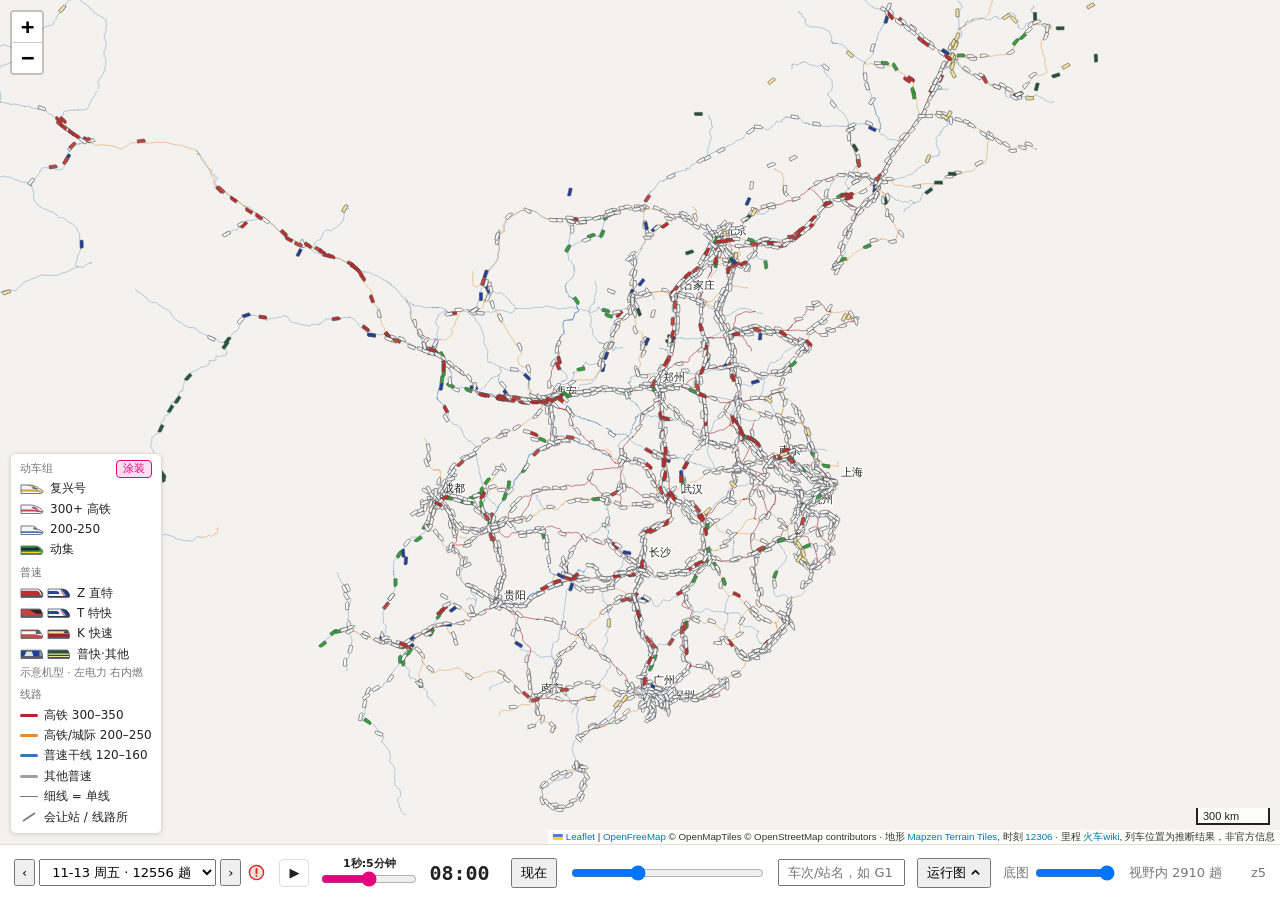
==== index.html @ 9875860c "地图预览（2026-11-04 至 11-25；全视图运动学运行曲线、N/V字头车种、限速与坡度专题）" ====
<!doctype html>
<html lang="zh"><head><meta charset="utf-8">
<meta name="viewport" content="width=device-width, initial-scale=1, viewport-fit=cover">
<title>列车位置地图</title>
<link rel="icon" href="favicon.svg" type="image/svg+xml">
<link rel="stylesheet" href="vendor/leaflet.min.css">
<script src="vendor/leaflet.min.js"></script>
<link rel="stylesheet" href="vendor/maplibre-gl.css">
<script src="vendor/maplibre-gl.js"></script>
<script src="vendor/leaflet-maplibre-gl.js"></script>
<link rel="stylesheet" href="map/map.css?v=90bd6cb381">
</head><body>
<div id="map"></div>
<div id="bar">
  <button id="playbtn" title="播放（空格键）">▶</button>
  <button id="tbtn" type="button" aria-controls="tctl" title="时间控制"><span class="d"></span><b>--:--</b><span class="x"></span><svg class="c" viewBox="0 0 12 12" fill="none" stroke="currentColor" stroke-width="1.7"><path d="M2.5 7.5L6 4L9.5 7.5" stroke-linecap="round" stroke-linejoin="round"/></svg></button>
  <div id="tctl">
    <span id="datebox" style="display:none">
      <button id="dprev" title="前一个有数据的日期">‹</button>
      <select id="date" title="日期"></select>
      <button id="dnext" title="后一个有数据的日期">›</button>
      <span id="dloading">加载中…</span>
      <span id="dinfo" role="button" tabindex="0" aria-label="当期数据状态与质量指标"></span>
    </span>
    <span id="spdbox" title="拖动或按 ↑ ↓ 键调节播放速度：最慢 1秒:1秒（实时），中间 3 挡吸附（1秒:1分钟、1秒:5分钟、1秒:20分钟），最快 1秒:1小时">
      <span id="spdtop"><span id="spdval">1秒:5分钟</span></span>
      <span id="spdwrap">
        <span id="spdticks"><i data-v="60" style="left:calc(7px + (100% - 14px) * 0.25)"></i><i data-v="300" style="left:50%"></i><i data-v="1200" style="left:calc(7px + (100% - 14px) * 0.75)"></i></span>
        <input id="speed" type="range" min="0" max="1" step="0.001" value="0.5">
      </span>
    </span>
    <span id="clockrow"><button type="button" class="tstep" data-dt="-15">−15′</button><button type="button" class="tstep" data-dt="-1">−1′</button><span id="clock">--:--</span><button type="button" class="tstep" data-dt="1">+1′</button><button type="button" class="tstep" data-dt="15">+15′</button></span>
    <button id="nowbtn" title="切到北京时间的今天此刻，按 1× 实时播放（快捷键 N）">现在</button>
    <input id="slider" type="range" min="0" max="1440" step="0.5" value="480">
    <div id="tattr"></div>
  </div>
  <button id="qbtn" type="button" title="搜索车次 / 车站 / 线路" aria-label="搜索"><svg viewBox="0 0 20 20" fill="none" stroke="currentColor" stroke-width="2"><circle cx="8.5" cy="8.5" r="5.5"/><path d="M13 13l4.5 4.5" stroke-linecap="round"/></svg></button>
  <div id="qwrap"><div id="qrow"><input id="q" type="text" placeholder="车次/站名，如 G1" size="11" enterkeyhint="search" autocomplete="off" autocorrect="off" autocapitalize="characters" spellcheck="false"><button id="qcancel" type="button">取消</button></div><ul id="qsug" role="listbox"></ul></div>
  <button id="dgbtn" title="下半屏显示运行图：选中客里表线路时显示该线，选中车次时显示它当前所在的线路"><span>运行图</span><svg class="chev" viewBox="0 0 12 12" fill="none" stroke="currentColor" stroke-width="1.7"><path d="M2.5 7.5L6 4L9.5 7.5" stroke-linecap="round" stroke-linejoin="round"/></svg></button>
  <label>底图 <input id="baseop" type="range" min="0" max="1" step="0.05" style="width:80px"></label>
  <span id="count"></span>
  <span id="zoom" style="color:var(--muted)"></span>
  <div id="tprog" title="拖动调整时刻"><i></i><b></b></div>
</div>
<div id="tip"></div><div id="auxtip"></div><div id="dpop"></div>
<div id="hist"><div class="grp"><button id="histBtn" title="恢复选中"></button><button id="histDd" title="最近选中过的">▾</button></div><ul id="histList"></ul></div>
<div id="drawer"><div id="dstrip"><div class="tabs"><button id="dtab1" type="button">时刻表</button><button id="dtab2" type="button">运行图</button></div><button id="dclose" type="button" aria-label="关闭">✕</button></div>
<div id="dpages"><div id="panel"></div>
<div id="dgwrap"><div id="dgsplit" title="拖动调整高度"></div><div id="dghint">选中一条线路或一趟车，这里显示对应线路的运行图</div><iframe id="dg" title="运行图"></iframe></div>
</div></div>
<button id="legbtn" type="button" aria-controls="legend">图例</button>
<div id="legend">
  <div class="h"><span>动车组</span><button id="mkbtn" type="button" title="切换列车地图标记：默认经典五边形 / 车型涂装极简色块">涂装</button></div>
  <div data-lv="W" data-fx="1" hidden>复兴号</div>
  <div data-lv="S">300+ 高铁</div>
  <div data-lv="W">200-250</div>
  <div data-lv="J">动集</div>
  <div class="h">普速</div>
  <div data-lv="ZT">Z/T/N 直达·特快</div>
  <div data-lv="K">K/V 快速</div>
  <div data-lv="O">普快·其他</div>
  <div id="legLoco" hidden></div>
  <div class="h">线路</div>
  <div><i style="background:var(--r0)"></i>高铁 300–350</div>
  <div><i style="background:var(--r1)"></i>高铁/城际 200–250</div>
  <div><i style="background:var(--r2)"></i>普速干线 120–160</div>
  <div><i style="background:var(--r3)"></i>其他普速</div>
  <div><i style="background:var(--muted);height:1.5px"></i>细线 = 单线</div>
  <div><svg width="18" height="10"><path d="M3 9L15 1" stroke="var(--muted)" stroke-width="1.6"/></svg>会让站 / 线路所</div>
</div>
<div id="loading">加载数据…</div>
<script src="emu_icons.js?v=18"></script>
<!-- 底图瓦片地址：发布时 `python -m railmap.viz.pack --tiles 配置.json` 整行替换，见 map/basemap.js -->
<script>
const BASE_TILES = {"omt":"https://tiles.openfreemap.org/planet","dem":"https://elevation-tiles-prod.s3.amazonaws.com/terrarium/{z}/{x}/{y}.png","attr":"<a href=\"https://openfreemap.org\">OpenFreeMap</a> &copy; OpenMapTiles &copy; OpenStreetMap contributors · 地形 <a href=\"https://registry.opendata.aws/terrain-tiles/\">Mapzen Terrain Tiles</a>"};
</script>
<script src="shared/geo_pack.js?v=585f1382c1"></script>
<script src="map/core.js?v=386b6f05cc"></script>
<script src="map/basemap.js?v=98c871aa7b"></script>
<script src="map/mobile.js?v=42bf7e4a5e"></script>
<script src="map/hash.js?v=d8a6cc9c55"></script>
<script src="map/line_panel.js?v=66540badac"></script>
<script src="map/motion.js?v=e80b5321ca"></script>
<script src="map/trains.js?v=70ed781ca1"></script>
<script src="map/split.js?v=f54d83967a"></script>
<script src="map/frame.js?v=a5bb3042f2"></script>
<script src="map/history.js?v=f5191021b9"></script>
<script src="map/border.js?v=ab15b4a530"></script>
<script src="map/panels.js?v=3f79c5db33"></script>
<script src="map/stations.js?v=2756b458a1"></script>
<script src="map/controls.js?v=26633de9da"></script>
<script src="map/search.js?v=964528df78"></script>
<script src="map/dates.js?v=e3e8fb0111"></script>
</body></html>
---- vendor/maplibre-gl.css ----
.maplibregl-map{font:12px/20px Helvetica Neue,Arial,Helvetica,sans-serif;overflow:hidden;position:relative;-webkit-tap-highlight-color:rgb(0 0 0/0)}.maplibregl-canvas{left:0;position:absolute;top:0}.maplibregl-map:fullscreen{height:100%;width:100%}.maplibregl-ctrl-group button.maplibregl-ctrl-compass{touch-action:none}.maplibregl-canvas-container.maplibregl-interactive,.maplibregl-ctrl-group button.maplibregl-ctrl-compass{cursor:grab;-webkit-user-select:none;-moz-user-select:none;user-select:none}.maplibregl-canvas-container.maplibregl-interactive.maplibregl-track-pointer{cursor:pointer}.maplibregl-canvas-container.maplibregl-interactive:active,.maplibregl-ctrl-group button.maplibregl-ctrl-compass:active{cursor:grabbing}.maplibregl-canvas-container.maplibregl-touch-zoom-rotate,.maplibregl-canvas-container.maplibregl-touch-zoom-rotate .maplibregl-canvas{touch-action:pan-x pan-y}.maplibregl-canvas-container.maplibregl-touch-drag-pan,.maplibregl-canvas-container.maplibregl-touch-drag-pan .maplibregl-canvas{touch-action:pinch-zoom}.maplibregl-canvas-container.maplibregl-touch-zoom-rotate.maplibregl-touch-drag-pan,.maplibregl-canvas-container.maplibregl-touch-zoom-rotate.maplibregl-touch-drag-pan .maplibregl-canvas{touch-action:none}.maplibregl-canvas-container.maplibregl-touch-drag-pan.maplibregl-cooperative-gestures,.maplibregl-canvas-container.maplibregl-touch-drag-pan.maplibregl-cooperative-gestures .maplibregl-canvas{touch-action:pan-x pan-y}.maplibregl-ctrl-bottom-left,.maplibregl-ctrl-bottom-right,.maplibregl-ctrl-top-left,.maplibregl-ctrl-top-right{pointer-events:none;position:absolute;z-index:2}.maplibregl-ctrl-top-left{left:0;top:0}.maplibregl-ctrl-top-right{right:0;top:0}.maplibregl-ctrl-bottom-left{bottom:0;left:0}.maplibregl-ctrl-bottom-right{bottom:0;right:0}.maplibregl-ctrl{clear:both;pointer-events:auto;transform:translate(0)}.maplibregl-ctrl-top-left .maplibregl-ctrl{float:left;margin:10px 0 0 10px}.maplibregl-ctrl-top-right .maplibregl-ctrl{float:right;margin:10px 10px 0 0}.maplibregl-ctrl-bottom-left .maplibregl-ctrl{float:left;margin:0 0 10px 10px}.maplibregl-ctrl-bottom-right .maplibregl-ctrl{float:right;margin:0 10px 10px 0}.maplibregl-ctrl-group{background:#fff;border-radius:4px}.maplibregl-ctrl-group:not(:empty){box-shadow:0 0 0 2px rgba(0,0,0,.1)}@media (forced-colors:active){.maplibregl-ctrl-group:not(:empty){box-shadow:0 0 0 2px ButtonText}}.maplibregl-ctrl-group button{background-color:transparent;border:0;box-sizing:border-box;cursor:pointer;display:block;height:29px;outline:none;padding:0;width:29px}.maplibregl-ctrl-group button+button{border-top:1px solid #ddd}.maplibregl-ctrl button .maplibregl-ctrl-icon{background-position:50%;background-repeat:no-repeat;display:block;height:100%;width:100%}@media (forced-colors:active){.maplibregl-ctrl-icon{background-color:transparent}.maplibregl-ctrl-group button+button{border-top:1px solid ButtonText}}.maplibregl-ctrl button::-moz-focus-inner{border:0;padding:0}.maplibregl-ctrl-attrib-button:focus,.maplibregl-ctrl-group button:focus{box-shadow:0 0 2px 2px #0096ff}.maplibregl-ctrl button:disabled{cursor:not-allowed}.maplibregl-ctrl button:disabled .maplibregl-ctrl-icon{opacity:.25}.maplibregl-ctrl button:not(:disabled):hover{background-color:rgb(0 0 0/5%)}.maplibregl-ctrl-group button:focus:focus-visible{box-shadow:0 0 2px 2px #0096ff}.maplibregl-ctrl-group button:focus:not(:focus-visible){box-shadow:none}.maplibregl-ctrl-group button:focus:first-child{border-radius:4px 4px 0 0}.maplibregl-ctrl-group button:focus:last-child{border-radius:0 0 4px 4px}.maplibregl-ctrl-group button:focus:only-child{border-radius:inherit}.maplibregl-ctrl button.maplibregl-ctrl-zoom-out .maplibregl-ctrl-icon{background-image:url("data:image/svg+xml;charset=utf-8,%3Csvg xmlns='http://www.w3.org/2000/svg' width='29' height='29' fill='%23333' viewBox='0 0 29 29'%3E%3Cpath d='M10 13c-.75 0-1.5.75-1.5 1.5S9.25 16 10 16h9c.75 0 1.5-.75 1.5-1.5S19.75 13 19 13z'/%3E%3C/svg%3E")}.maplibregl-ctrl button.maplibregl-ctrl-zoom-in .maplibregl-ctrl-icon{background-image:url("data:image/svg+xml;charset=utf-8,%3Csvg xmlns='http://www.w3.org/2000/svg' width='29' height='29' fill='%23333' viewBox='0 0 29 29'%3E%3Cpath d='M14.5 8.5c-.75 0-1.5.75-1.5 1.5v3h-3c-.75 0-1.5.75-1.5 1.5S9.25 16 10 16h3v3c0 .75.75 1.5 1.5 1.5S16 19.75 16 19v-3h3c.75 0 1.5-.75 1.5-1.5S19.75 13 19 13h-3v-3c0-.75-.75-1.5-1.5-1.5'/%3E%3C/svg%3E")}@media (forced-colors:active){.maplibregl-ctrl button.maplibregl-ctrl-zoom-out .maplibregl-ctrl-icon{background-image:url("data:image/svg+xml;charset=utf-8,%3Csvg xmlns='http://www.w3.org/2000/svg' width='29' height='29' fill='%23fff' viewBox='0 0 29 29'%3E%3Cpath d='M10 13c-.75 0-1.5.75-1.5 1.5S9.25 16 10 16h9c.75 0 1.5-.75 1.5-1.5S19.75 13 19 13z'/%3E%3C/svg%3E")}.maplibregl-ctrl button.maplibregl-ctrl-zoom-in .maplibregl-ctrl-icon{background-image:url("data:image/svg+xml;charset=utf-8,%3Csvg xmlns='http://www.w3.org/2000/svg' width='29' height='29' fill='%23fff' viewBox='0 0 29 29'%3E%3Cpath d='M14.5 8.5c-.75 0-1.5.75-1.5 1.5v3h-3c-.75 0-1.5.75-1.5 1.5S9.25 16 10 16h3v3c0 .75.75 1.5 1.5 1.5S16 19.75 16 19v-3h3c.75 0 1.5-.75 1.5-1.5S19.75 13 19 13h-3v-3c0-.75-.75-1.5-1.5-1.5'/%3E%3C/svg%3E")}}@media (forced-colors:active) and (prefers-color-scheme:light){.maplibregl-ctrl button.maplibregl-ctrl-zoom-out .maplibregl-ctrl-icon{background-image:url("data:image/svg+xml;charset=utf-8,%3Csvg xmlns='http://www.w3.org/2000/svg' width='29' height='29' viewBox='0 0 29 29'%3E%3Cpath d='M10 13c-.75 0-1.5.75-1.5 1.5S9.25 16 10 16h9c.75 0 1.5-.75 1.5-1.5S19.75 13 19 13z'/%3E%3C/svg%3E")}.maplibregl-ctrl button.maplibregl-ctrl-zoom-in .maplibregl-ctrl-icon{background-image:url("data:image/svg+xml;charset=utf-8,%3Csvg xmlns='http://www.w3.org/2000/svg' width='29' height='29' viewBox='0 0 29 29'%3E%3Cpath d='M14.5 8.5c-.75 0-1.5.75-1.5 1.5v3h-3c-.75 0-1.5.75-1.5 1.5S9.25 16 10 16h3v3c0 .75.75 1.5 1.5 1.5S16 19.75 16 19v-3h3c.75 0 1.5-.75 1.5-1.5S19.75 13 19 13h-3v-3c0-.75-.75-1.5-1.5-1.5'/%3E%3C/svg%3E")}}.maplibregl-ctrl button.maplibregl-ctrl-fullscreen .maplibregl-ctrl-icon{background-image:url("data:image/svg+xml;charset=utf-8,%3Csvg xmlns='http://www.w3.org/2000/svg' width='29' height='29' fill='%23333' viewBox='0 0 29 29'%3E%3Cpath d='M24 16v5.5c0 1.75-.75 2.5-2.5 2.5H16v-1l3-1.5-4-5.5 1-1 5.5 4 1.5-3zM6 16l1.5 3 5.5-4 1 1-4 5.5 3 1.5v1H7.5C5.75 24 5 23.25 5 21.5V16zm7-11v1l-3 1.5 4 5.5-1 1-5.5-4L6 13H5V7.5C5 5.75 5.75 5 7.5 5zm11 2.5c0-1.75-.75-2.5-2.5-2.5H16v1l3 1.5-4 5.5 1 1 5.5-4 1.5 3h1z'/%3E%3C/svg%3E")}.maplibregl-ctrl button.maplibregl-ctrl-shrink .maplibregl-ctrl-icon{background-image:url("data:image/svg+xml;charset=utf-8,%3Csvg xmlns='http://www.w3.org/2000/svg' width='29' height='29' viewBox='0 0 29 29'%3E%3Cpath d='M18.5 16c-1.75 0-2.5.75-2.5 2.5V24h1l1.5-3 5.5 4 1-1-4-5.5 3-1.5v-1zM13 18.5c0-1.75-.75-2.5-2.5-2.5H5v1l3 1.5L4 24l1 1 5.5-4 1.5 3h1zm3-8c0 1.75.75 2.5 2.5 2.5H24v-1l-3-1.5L25 5l-1-1-5.5 4L17 5h-1zM10.5 13c1.75 0 2.5-.75 2.5-2.5V5h-1l-1.5 3L5 4 4 5l4 5.5L5 12v1z'/%3E%3C/svg%3E")}@media (forced-colors:active){.maplibregl-ctrl button.maplibregl-ctrl-fullscreen .maplibregl-ctrl-icon{background-image:url("data:image/svg+xml;charset=utf-8,%3Csvg xmlns='http://www.w3.org/2000/svg' width='29' height='29' fill='%23fff' viewBox='0 0 29 29'%3E%3Cpath d='M24 16v5.5c0 1.75-.75 2.5-2.5 2.5H16v-1l3-1.5-4-5.5 1-1 5.5 4 1.5-3zM6 16l1.5 3 5.5-4 1 1-4 5.5 3 1.5v1H7.5C5.75 24 5 23.25 5 21.5V16zm7-11v1l-3 1.5 4 5.5-1 1-5.5-4L6 13H5V7.5C5 5.75 5.75 5 7.5 5zm11 2.5c0-1.75-.75-2.5-2.5-2.5H16v1l3 1.5-4 5.5 1 1 5.5-4 1.5 3h1z'/%3E%3C/svg%3E")}.maplibregl-ctrl button.maplibregl-ctrl-shrink .maplibregl-ctrl-icon{background-image:url("data:image/svg+xml;charset=utf-8,%3Csvg xmlns='http://www.w3.org/2000/svg' width='29' height='29' fill='%23fff' viewBox='0 0 29 29'%3E%3Cpath d='M18.5 16c-1.75 0-2.5.75-2.5 2.5V24h1l1.5-3 5.5 4 1-1-4-5.5 3-1.5v-1zM13 18.5c0-1.75-.75-2.5-2.5-2.5H5v1l3 1.5L4 24l1 1 5.5-4 1.5 3h1zm3-8c0 1.75.75 2.5 2.5 2.5H24v-1l-3-1.5L25 5l-1-1-5.5 4L17 5h-1zM10.5 13c1.75 0 2.5-.75 2.5-2.5V5h-1l-1.5 3L5 4 4 5l4 5.5L5 12v1z'/%3E%3C/svg%3E")}}@media (forced-colors:active) and (prefers-color-scheme:light){.maplibregl-ctrl button.maplibregl-ctrl-fullscreen .maplibregl-ctrl-icon{background-image:url("data:image/svg+xml;charset=utf-8,%3Csvg xmlns='http://www.w3.org/2000/svg' width='29' height='29' viewBox='0 0 29 29'%3E%3Cpath d='M24 16v5.5c0 1.75-.75 2.5-2.5 2.5H16v-1l3-1.5-4-5.5 1-1 5.5 4 1.5-3zM6 16l1.5 3 5.5-4 1 1-4 5.5 3 1.5v1H7.5C5.75 24 5 23.25 5 21.5V16zm7-11v1l-3 1.5 4 5.5-1 1-5.5-4L6 13H5V7.5C5 5.75 5.75 5 7.5 5zm11 2.5c0-1.75-.75-2.5-2.5-2.5H16v1l3 1.5-4 5.5 1 1 5.5-4 1.5 3h1z'/%3E%3C/svg%3E")}.maplibregl-ctrl button.maplibregl-ctrl-shrink .maplibregl-ctrl-icon{background-image:url("data:image/svg+xml;charset=utf-8,%3Csvg xmlns='http://www.w3.org/2000/svg' width='29' height='29' viewBox='0 0 29 29'%3E%3Cpath d='M18.5 16c-1.75 0-2.5.75-2.5 2.5V24h1l1.5-3 5.5 4 1-1-4-5.5 3-1.5v-1zM13 18.5c0-1.75-.75-2.5-2.5-2.5H5v1l3 1.5L4 24l1 1 5.5-4 1.5 3h1zm3-8c0 1.75.75 2.5 2.5 2.5H24v-1l-3-1.5L25 5l-1-1-5.5 4L17 5h-1zM10.5 13c1.75 0 2.5-.75 2.5-2.5V5h-1l-1.5 3L5 4 4 5l4 5.5L5 12v1z'/%3E%3C/svg%3E")}}.maplibregl-ctrl button.maplibregl-ctrl-compass .maplibregl-ctrl-icon{background-image:url("data:image/svg+xml;charset=utf-8,%3Csvg xmlns='http://www.w3.org/2000/svg' width='29' height='29' fill='%23333' viewBox='0 0 29 29'%3E%3Cpath d='m10.5 14 4-8 4 8z'/%3E%3Cpath fill='%23ccc' d='m10.5 16 4 8 4-8z'/%3E%3C/svg%3E")}@media (forced-colors:active){.maplibregl-ctrl button.maplibregl-ctrl-compass .maplibregl-ctrl-icon{background-image:url("data:image/svg+xml;charset=utf-8,%3Csvg xmlns='http://www.w3.org/2000/svg' width='29' height='29' fill='%23fff' viewBox='0 0 29 29'%3E%3Cpath d='m10.5 14 4-8 4 8z'/%3E%3Cpath fill='%23ccc' d='m10.5 16 4 8 4-8z'/%3E%3C/svg%3E")}}@media (forced-colors:active) and (prefers-color-scheme:light){.maplibregl-ctrl button.maplibregl-ctrl-compass .maplibregl-ctrl-icon{background-image:url("data:image/svg+xml;charset=utf-8,%3Csvg xmlns='http://www.w3.org/2000/svg' width='29' height='29' viewBox='0 0 29 29'%3E%3Cpath d='m10.5 14 4-8 4 8z'/%3E%3Cpath fill='%23ccc' d='m10.5 16 4 8 4-8z'/%3E%3C/svg%3E")}}.maplibregl-ctrl button.maplibregl-ctrl-terrain .maplibregl-ctrl-icon{background-image:url("data:image/svg+xml;charset=utf-8,%3Csvg xmlns='http://www.w3.org/2000/svg' width='22' height='22' fill='%23333' viewBox='0 0 22 22'%3E%3Cpath d='m1.754 13.406 4.453-4.851 3.09 3.09 3.281 3.277.969-.969-3.309-3.312 3.844-4.121 6.148 6.886h1.082v-.855l-7.207-8.07-4.84 5.187L6.169 6.57l-5.48 5.965v.871ZM.688 16.844h20.625v1.375H.688Zm0 0'/%3E%3C/svg%3E")}.maplibregl-ctrl button.maplibregl-ctrl-terrain-enabled .maplibregl-ctrl-icon{background-image:url("data:image/svg+xml;charset=utf-8,%3Csvg xmlns='http://www.w3.org/2000/svg' width='22' height='22' fill='%2333b5e5' viewBox='0 0 22 22'%3E%3Cpath d='m1.754 13.406 4.453-4.851 3.09 3.09 3.281 3.277.969-.969-3.309-3.312 3.844-4.121 6.148 6.886h1.082v-.855l-7.207-8.07-4.84 5.187L6.169 6.57l-5.48 5.965v.871ZM.688 16.844h20.625v1.375H.688Zm0 0'/%3E%3C/svg%3E")}.maplibregl-ctrl button.maplibregl-ctrl-geolocate .maplibregl-ctrl-icon{background-image:url("data:image/svg+xml;charset=utf-8,%3Csvg xmlns='http://www.w3.org/2000/svg' width='29' height='29' fill='%23333' viewBox='0 0 20 20'%3E%3Cpath d='M10 4C9 4 9 5 9 5v.1A5 5 0 0 0 5.1 9H5s-1 0-1 1 1 1 1 1h.1A5 5 0 0 0 9 14.9v.1s0 1 1 1 1-1 1-1v-.1a5 5 0 0 0 3.9-3.9h.1s1 0 1-1-1-1-1-1h-.1A5 5 0 0 0 11 5.1V5s0-1-1-1m0 2.5a3.5 3.5 0 1 1 0 7 3.5 3.5 0 1 1 0-7'/%3E%3Ccircle cx='10' cy='10' r='2'/%3E%3C/svg%3E")}.maplibregl-ctrl button.maplibregl-ctrl-geolocate:disabled .maplibregl-ctrl-icon{background-image:url("data:image/svg+xml;charset=utf-8,%3Csvg xmlns='http://www.w3.org/2000/svg' width='29' height='29' fill='%23aaa' viewBox='0 0 20 20'%3E%3Cpath d='M10 4C9 4 9 5 9 5v.1A5 5 0 0 0 5.1 9H5s-1 0-1 1 1 1 1 1h.1A5 5 0 0 0 9 14.9v.1s0 1 1 1 1-1 1-1v-.1a5 5 0 0 0 3.9-3.9h.1s1 0 1-1-1-1-1-1h-.1A5 5 0 0 0 11 5.1V5s0-1-1-1m0 2.5a3.5 3.5 0 1 1 0 7 3.5 3.5 0 1 1 0-7'/%3E%3Ccircle cx='10' cy='10' r='2'/%3E%3Cpath fill='red' d='m14 5 1 1-9 9-1-1z'/%3E%3C/svg%3E")}.maplibregl-ctrl button.maplibregl-ctrl-geolocate.maplibregl-ctrl-geolocate-active .maplibregl-ctrl-icon{background-image:url("data:image/svg+xml;charset=utf-8,%3Csvg xmlns='http://www.w3.org/2000/svg' width='29' height='29' fill='%2333b5e5' viewBox='0 0 20 20'%3E%3Cpath d='M10 4C9 4 9 5 9 5v.1A5 5 0 0 0 5.1 9H5s-1 0-1 1 1 1 1 1h.1A5 5 0 0 0 9 14.9v.1s0 1 1 1 1-1 1-1v-.1a5 5 0 0 0 3.9-3.9h.1s1 0 1-1-1-1-1-1h-.1A5 5 0 0 0 11 5.1V5s0-1-1-1m0 2.5a3.5 3.5 0 1 1 0 7 3.5 3.5 0 1 1 0-7'/%3E%3Ccircle cx='10' cy='10' r='2'/%3E%3C/svg%3E")}.maplibregl-ctrl button.maplibregl-ctrl-geolocate.maplibregl-ctrl-geolocate-active-error .maplibregl-ctrl-icon{background-image:url("data:image/svg+xml;charset=utf-8,%3Csvg xmlns='http://www.w3.org/2000/svg' width='29' height='29' fill='%23e58978' viewBox='0 0 20 20'%3E%3Cpath d='M10 4C9 4 9 5 9 5v.1A5 5 0 0 0 5.1 9H5s-1 0-1 1 1 1 1 1h.1A5 5 0 0 0 9 14.9v.1s0 1 1 1 1-1 1-1v-.1a5 5 0 0 0 3.9-3.9h.1s1 0 1-1-1-1-1-1h-.1A5 5 0 0 0 11 5.1V5s0-1-1-1m0 2.5a3.5 3.5 0 1 1 0 7 3.5 3.5 0 1 1 0-7'/%3E%3Ccircle cx='10' cy='10' r='2'/%3E%3C/svg%3E")}.maplibregl-ctrl button.maplibregl-ctrl-geolocate.maplibregl-ctrl-geolocate-background .maplibregl-ctrl-icon{background-image:url("data:image/svg+xml;charset=utf-8,%3Csvg xmlns='http://www.w3.org/2000/svg' width='29' height='29' fill='%2333b5e5' viewBox='0 0 20 20'%3E%3Cpath d='M10 4C9 4 9 5 9 5v.1A5 5 0 0 0 5.1 9H5s-1 0-1 1 1 1 1 1h.1A5 5 0 0 0 9 14.9v.1s0 1 1 1 1-1 1-1v-.1a5 5 0 0 0 3.9-3.9h.1s1 0 1-1-1-1-1-1h-.1A5 5 0 0 0 11 5.1V5s0-1-1-1m0 2.5a3.5 3.5 0 1 1 0 7 3.5 3.5 0 1 1 0-7'/%3E%3C/svg%3E")}.maplibregl-ctrl button.maplibregl-ctrl-geolocate.maplibregl-ctrl-geolocate-background-error .maplibregl-ctrl-icon{background-image:url("data:image/svg+xml;charset=utf-8,%3Csvg xmlns='http://www.w3.org/2000/svg' width='29' height='29' fill='%23e54e33' viewBox='0 0 20 20'%3E%3Cpath d='M10 4C9 4 9 5 9 5v.1A5 5 0 0 0 5.1 9H5s-1 0-1 1 1 1 1 1h.1A5 5 0 0 0 9 14.9v.1s0 1 1 1 1-1 1-1v-.1a5 5 0 0 0 3.9-3.9h.1s1 0 1-1-1-1-1-1h-.1A5 5 0 0 0 11 5.1V5s0-1-1-1m0 2.5a3.5 3.5 0 1 1 0 7 3.5 3.5 0 1 1 0-7'/%3E%3C/svg%3E")}.maplibregl-ctrl button.maplibregl-ctrl-geolocate.maplibregl-ctrl-geolocate-waiting .maplibregl-ctrl-icon{animation:maplibregl-spin 2s linear infinite}@media (forced-colors:active){.maplibregl-ctrl button.maplibregl-ctrl-geolocate .maplibregl-ctrl-icon{background-image:url("data:image/svg+xml;charset=utf-8,%3Csvg xmlns='http://www.w3.org/2000/svg' width='29' height='29' fill='%23fff' viewBox='0 0 20 20'%3E%3Cpath d='M10 4C9 4 9 5 9 5v.1A5 5 0 0 0 5.1 9H5s-1 0-1 1 1 1 1 1h.1A5 5 0 0 0 9 14.9v.1s0 1 1 1 1-1 1-1v-.1a5 5 0 0 0 3.9-3.9h.1s1 0 1-1-1-1-1-1h-.1A5 5 0 0 0 11 5.1V5s0-1-1-1m0 2.5a3.5 3.5 0 1 1 0 7 3.5 3.5 0 1 1 0-7'/%3E%3Ccircle cx='10' cy='10' r='2'/%3E%3C/svg%3E")}.maplibregl-ctrl button.maplibregl-ctrl-geolocate:disabled .maplibregl-ctrl-icon{background-image:url("data:image/svg+xml;charset=utf-8,%3Csvg xmlns='http://www.w3.org/2000/svg' width='29' height='29' fill='%23999' viewBox='0 0 20 20'%3E%3Cpath d='M10 4C9 4 9 5 9 5v.1A5 5 0 0 0 5.1 9H5s-1 0-1 1 1 1 1 1h.1A5 5 0 0 0 9 14.9v.1s0 1 1 1 1-1 1-1v-.1a5 5 0 0 0 3.9-3.9h.1s1 0 1-1-1-1-1-1h-.1A5 5 0 0 0 11 5.1V5s0-1-1-1m0 2.5a3.5 3.5 0 1 1 0 7 3.5 3.5 0 1 1 0-7'/%3E%3Ccircle cx='10' cy='10' r='2'/%3E%3Cpath fill='red' d='m14 5 1 1-9 9-1-1z'/%3E%3C/svg%3E")}.maplibregl-ctrl button.maplibregl-ctrl-geolocate.maplibregl-ctrl-geolocate-active .maplibregl-ctrl-icon{background-image:url("data:image/svg+xml;charset=utf-8,%3Csvg xmlns='http://www.w3.org/2000/svg' width='29' height='29' fill='%2333b5e5' viewBox='0 0 20 20'%3E%3Cpath d='M10 4C9 4 9 5 9 5v.1A5 5 0 0 0 5.1 9H5s-1 0-1 1 1 1 1 1h.1A5 5 0 0 0 9 14.9v.1s0 1 1 1 1-1 1-1v-.1a5 5 0 0 0 3.9-3.9h.1s1 0 1-1-1-1-1-1h-.1A5 5 0 0 0 11 5.1V5s0-1-1-1m0 2.5a3.5 3.5 0 1 1 0 7 3.5 3.5 0 1 1 0-7'/%3E%3Ccircle cx='10' cy='10' r='2'/%3E%3C/svg%3E")}.maplibregl-ctrl button.maplibregl-ctrl-geolocate.maplibregl-ctrl-geolocate-active-error .maplibregl-ctrl-icon{background-image:url("data:image/svg+xml;charset=utf-8,%3Csvg xmlns='http://www.w3.org/2000/svg' width='29' height='29' fill='%23e58978' viewBox='0 0 20 20'%3E%3Cpath d='M10 4C9 4 9 5 9 5v.1A5 5 0 0 0 5.1 9H5s-1 0-1 1 1 1 1 1h.1A5 5 0 0 0 9 14.9v.1s0 1 1 1 1-1 1-1v-.1a5 5 0 0 0 3.9-3.9h.1s1 0 1-1-1-1-1-1h-.1A5 5 0 0 0 11 5.1V5s0-1-1-1m0 2.5a3.5 3.5 0 1 1 0 7 3.5 3.5 0 1 1 0-7'/%3E%3Ccircle cx='10' cy='10' r='2'/%3E%3C/svg%3E")}.maplibregl-ctrl button.maplibregl-ctrl-geolocate.maplibregl-ctrl-geolocate-background .maplibregl-ctrl-icon{background-image:url("data:image/svg+xml;charset=utf-8,%3Csvg xmlns='http://www.w3.org/2000/svg' width='29' height='29' fill='%2333b5e5' viewBox='0 0 20 20'%3E%3Cpath d='M10 4C9 4 9 5 9 5v.1A5 5 0 0 0 5.1 9H5s-1 0-1 1 1 1 1 1h.1A5 5 0 0 0 9 14.9v.1s0 1 1 1 1-1 1-1v-.1a5 5 0 0 0 3.9-3.9h.1s1 0 1-1-1-1-1-1h-.1A5 5 0 0 0 11 5.1V5s0-1-1-1m0 2.5a3.5 3.5 0 1 1 0 7 3.5 3.5 0 1 1 0-7'/%3E%3C/svg%3E")}.maplibregl-ctrl button.maplibregl-ctrl-geolocate.maplibregl-ctrl-geolocate-background-error .maplibregl-ctrl-icon{background-image:url("data:image/svg+xml;charset=utf-8,%3Csvg xmlns='http://www.w3.org/2000/svg' width='29' height='29' fill='%23e54e33' viewBox='0 0 20 20'%3E%3Cpath d='M10 4C9 4 9 5 9 5v.1A5 5 0 0 0 5.1 9H5s-1 0-1 1 1 1 1 1h.1A5 5 0 0 0 9 14.9v.1s0 1 1 1 1-1 1-1v-.1a5 5 0 0 0 3.9-3.9h.1s1 0 1-1-1-1-1-1h-.1A5 5 0 0 0 11 5.1V5s0-1-1-1m0 2.5a3.5 3.5 0 1 1 0 7 3.5 3.5 0 1 1 0-7'/%3E%3C/svg%3E")}}@media (forced-colors:active) and (prefers-color-scheme:light){.maplibregl-ctrl button.maplibregl-ctrl-geolocate .maplibregl-ctrl-icon{background-image:url("data:image/svg+xml;charset=utf-8,%3Csvg xmlns='http://www.w3.org/2000/svg' width='29' height='29' viewBox='0 0 20 20'%3E%3Cpath d='M10 4C9 4 9 5 9 5v.1A5 5 0 0 0 5.1 9H5s-1 0-1 1 1 1 1 1h.1A5 5 0 0 0 9 14.9v.1s0 1 1 1 1-1 1-1v-.1a5 5 0 0 0 3.9-3.9h.1s1 0 1-1-1-1-1-1h-.1A5 5 0 0 0 11 5.1V5s0-1-1-1m0 2.5a3.5 3.5 0 1 1 0 7 3.5 3.5 0 1 1 0-7'/%3E%3Ccircle cx='10' cy='10' r='2'/%3E%3C/svg%3E")}.maplibregl-ctrl button.maplibregl-ctrl-geolocate:disabled .maplibregl-ctrl-icon{background-image:url("data:image/svg+xml;charset=utf-8,%3Csvg xmlns='http://www.w3.org/2000/svg' width='29' height='29' fill='%23666' viewBox='0 0 20 20'%3E%3Cpath d='M10 4C9 4 9 5 9 5v.1A5 5 0 0 0 5.1 9H5s-1 0-1 1 1 1 1 1h.1A5 5 0 0 0 9 14.9v.1s0 1 1 1 1-1 1-1v-.1a5 5 0 0 0 3.9-3.9h.1s1 0 1-1-1-1-1-1h-.1A5 5 0 0 0 11 5.1V5s0-1-1-1m0 2.5a3.5 3.5 0 1 1 0 7 3.5 3.5 0 1 1 0-7'/%3E%3Ccircle cx='10' cy='10' r='2'/%3E%3Cpath fill='red' d='m14 5 1 1-9 9-1-1z'/%3E%3C/svg%3E")}}@keyframes maplibregl-spin{0%{transform:rotate(0deg)}to{transform:rotate(1turn)}}a.maplibregl-ctrl-logo{background-image:url("data:image/svg+xml;charset=utf-8,%3Csvg xmlns='http://www.w3.org/2000/svg' width='88' height='23' fill='none'%3E%3Cpath fill='%23000' fill-opacity='.4' fill-rule='evenodd' d='M17.408 16.796h-1.827l2.501-12.095h.198l3.324 6.533.988 2.19.988-2.19 3.258-6.533h.181l2.6 12.095h-1.81l-1.218-5.644-.362-1.71-.658 1.71-2.929 5.644h-.098l-2.914-5.644-.757-1.71-.345 1.71zm1.958-3.42-.726 3.663a1.255 1.255 0 0 1-1.232 1.011h-1.827a1.255 1.255 0 0 1-1.229-1.509l2.501-12.095a1.255 1.255 0 0 1 1.23-1.001h.197a1.25 1.25 0 0 1 1.12.685l3.19 6.273 3.125-6.263a1.25 1.25 0 0 1 1.123-.695h.181a1.255 1.255 0 0 1 1.227.991l1.443 6.71a5 5 0 0 1 .314-.787l.009-.016a4.6 4.6 0 0 1 1.777-1.887c.782-.46 1.668-.667 2.611-.667a4.6 4.6 0 0 1 1.7.32l.306.134c.21-.16.474-.256.759-.256h1.694a1.255 1.255 0 0 1 1.212.925 1.255 1.255 0 0 1 1.212-.925h1.711c.284 0 .545.094.755.252.613-.3 1.312-.45 2.075-.45 1.356 0 2.557.445 3.482 1.4q.47.48.763 1.064V4.701a1.255 1.255 0 0 1 1.255-1.255h1.86A1.255 1.255 0 0 1 54.44 4.7v9.194h2.217c.19 0 .37.043.532.118v-4.77c0-.356.147-.678.385-.906a2.42 2.42 0 0 1-.682-1.71c0-.665.267-1.253.735-1.7a2.45 2.45 0 0 1 1.722-.674 2.43 2.43 0 0 1 1.705.675q.318.302.504.683V4.7a1.255 1.255 0 0 1 1.255-1.255h1.744A1.255 1.255 0 0 1 65.812 4.7v3.335a4.8 4.8 0 0 1 1.526-.246c.938 0 1.817.214 2.59.69a4.47 4.47 0 0 1 1.67 1.743v-.98a1.255 1.255 0 0 1 1.256-1.256h1.777c.233 0 .451.064.639.174a3.4 3.4 0 0 1 1.567-.372c.346 0 .861.02 1.285.232a1.25 1.25 0 0 1 .689 1.004 4.7 4.7 0 0 1 .853-.588c.795-.44 1.675-.647 2.61-.647 1.385 0 2.65.39 3.525 1.396.836.938 1.168 2.173 1.168 3.528q-.001.515-.056 1.051a1.255 1.255 0 0 1-.947 1.09l.408.952a1.255 1.255 0 0 1-.477 1.552c-.418.268-.92.463-1.458.612-.613.171-1.304.244-2.049.244-1.06 0-2.043-.207-2.886-.698l-.015-.008c-.798-.48-1.419-1.135-1.818-1.963l-.004-.008a5.8 5.8 0 0 1-.548-2.512q0-.429.053-.843a1.3 1.3 0 0 1-.333-.086l-.166-.004c-.223 0-.426.062-.643.228-.03.024-.142.139-.142.59v3.883a1.255 1.255 0 0 1-1.256 1.256h-1.777a1.255 1.255 0 0 1-1.256-1.256V15.69l-.032.057a4.8 4.8 0 0 1-1.86 1.833 5.04 5.04 0 0 1-2.484.634 4.5 4.5 0 0 1-1.935-.424 1.25 1.25 0 0 1-.764.258h-1.71a1.255 1.255 0 0 1-1.256-1.255V7.687a2.4 2.4 0 0 1-.428.625c.253.23.412.561.412.93v7.553a1.255 1.255 0 0 1-1.256 1.255h-1.843a1.25 1.25 0 0 1-.894-.373c-.228.23-.544.373-.894.373H51.32a1.255 1.255 0 0 1-1.256-1.255v-1.251l-.061.117a4.7 4.7 0 0 1-1.782 1.884 4.77 4.77 0 0 1-2.485.67 5.6 5.6 0 0 1-1.485-.188l.009 2.764a1.255 1.255 0 0 1-1.255 1.259h-1.729a1.255 1.255 0 0 1-1.255-1.255v-3.537a1.255 1.255 0 0 1-1.167.793h-1.679a1.25 1.25 0 0 1-.77-.263 4.5 4.5 0 0 1-1.945.429c-.885 0-1.724-.21-2.495-.632l-.017-.01a5 5 0 0 1-1.081-.836 1.255 1.255 0 0 1-1.254 1.312h-1.81a1.255 1.255 0 0 1-1.228-.99l-.782-3.625-2.044 3.939a1.25 1.25 0 0 1-1.115.676h-.098a1.25 1.25 0 0 1-1.116-.68l-2.061-3.994zM35.92 16.63l.207-.114.223-.15q.493-.356.735-.785l.061-.118.033 1.332h1.678V9.242h-1.694l-.033 1.267q-.133-.329-.526-.658l-.032-.028a3.2 3.2 0 0 0-.668-.428l-.27-.12a3.3 3.3 0 0 0-1.235-.23q-1.136-.001-1.974.493a3.36 3.36 0 0 0-1.3 1.382q-.445.89-.444 2.074 0 1.2.51 2.107a3.8 3.8 0 0 0 1.382 1.381 3.9 3.9 0 0 0 1.893.477q.795 0 1.455-.33zm-2.789-5.38q-.576.675-.575 1.762 0 1.102.559 1.794.576.675 1.645.675a2.25 2.25 0 0 0 .934-.19 2.2 2.2 0 0 0 .468-.29l.178-.161a2.2 2.2 0 0 0 .397-.561q.244-.5.244-1.15v-.115q0-.708-.296-1.267l-.043-.077a2.2 2.2 0 0 0-.633-.709l-.13-.086-.047-.028a2.1 2.1 0 0 0-1.073-.285q-1.052 0-1.629.692zm2.316 2.706c.163-.17.28-.407.28-.83v-.114c0-.292-.06-.508-.15-.68a.96.96 0 0 0-.353-.389.85.85 0 0 0-.464-.127c-.4 0-.56.114-.664.239l-.01.012c-.148.174-.275.45-.275.945 0 .506.122.801.27.99.097.11.266.224.68.224.303 0 .504-.09.687-.269zm7.545 1.705a2.6 2.6 0 0 0 .331.423q.319.33.755.548l.173.074q.65.255 1.49.255 1.02 0 1.844-.493a3.45 3.45 0 0 0 1.316-1.4q.493-.904.493-2.089 0-1.909-.988-2.913-.988-1.02-2.584-1.02-.898 0-1.575.347a3 3 0 0 0-.415.262l-.199.166a3.4 3.4 0 0 0-.64.82V9.242h-1.712v11.553h1.729l-.017-5.134zm.53-1.138q.206.29.48.5l.155.11.053.034q.51.296 1.119.297 1.07 0 1.645-.675.577-.69.576-1.762 0-1.119-.576-1.777-.558-.675-1.645-.675-.435 0-.835.16a2 2 0 0 0-.284.136 2 2 0 0 0-.363.254 2.2 2.2 0 0 0-.46.569l-.082.162a2.6 2.6 0 0 0-.213 1.072v.115q0 .707.296 1.267l.135.211zm.964-.818a1.1 1.1 0 0 0 .367.385.94.94 0 0 0 .476.118c.423 0 .59-.117.687-.23.159-.194.28-.478.28-.95 0-.53-.133-.8-.266-.952l-.021-.025c-.078-.094-.231-.221-.68-.221a1 1 0 0 0-.503.135l-.012.007a.86.86 0 0 0-.335.343c-.073.133-.132.324-.132.614v.115a1.4 1.4 0 0 0 .14.66zm15.7-6.222q.347-.346.346-.856a1.05 1.05 0 0 0-.345-.79 1.18 1.18 0 0 0-.84-.329q-.51 0-.855.33a1.05 1.05 0 0 0-.346.79q0 .51.346.855.345.346.856.346.51 0 .839-.346zm4.337 9.314.033-1.332q.191.403.59.747l.098.081a4 4 0 0 0 .316.224l.223.122a3.2 3.2 0 0 0 1.44.322 3.8 3.8 0 0 0 1.875-.477 3.5 3.5 0 0 0 1.382-1.366q.527-.89.526-2.09 0-1.184-.444-2.073a3.24 3.24 0 0 0-1.283-1.399q-.823-.51-1.942-.51a3.5 3.5 0 0 0-1.527.344l-.086.043-.165.09a3 3 0 0 0-.33.214q-.432.315-.656.707a2 2 0 0 0-.099.198l.082-1.283V4.701h-1.744v12.095zm.473-2.509a2.5 2.5 0 0 0 .566.7q.117.098.245.18l.144.08a2.1 2.1 0 0 0 .975.232q1.07 0 1.645-.675.576-.69.576-1.778 0-1.102-.576-1.777-.56-.691-1.645-.692a2.2 2.2 0 0 0-1.015.235q-.22.113-.415.282l-.15.142a2.1 2.1 0 0 0-.42.594q-.223.479-.223 1.1v.115q0 .705.293 1.26zm2.616-.293c.157-.191.28-.479.28-.967 0-.51-.13-.79-.276-.961l-.021-.026c-.082-.1-.232-.225-.67-.225a.87.87 0 0 0-.681.279l-.012.011c-.154.155-.274.38-.274.807v.115c0 .285.057.499.144.669a1.1 1.1 0 0 0 .367.405c.137.082.28.123.455.123.423 0 .59-.118.686-.23zm8.266-3.013q.345-.13.724-.14l.069-.002q.493 0 .642.099l.247-1.794q-.196-.099-.717-.099a2.3 2.3 0 0 0-.545.063 2 2 0 0 0-.411.148 2.2 2.2 0 0 0-.4.249 2.5 2.5 0 0 0-.485.499 2.7 2.7 0 0 0-.32.581l-.05.137v-1.48h-1.778v7.553h1.777v-3.884q0-.546.159-.943a1.5 1.5 0 0 1 .466-.636 2.5 2.5 0 0 1 .399-.253 2 2 0 0 1 .224-.099zm9.784 2.656.05-.922q0-1.743-.856-2.698-.838-.97-2.584-.97-1.119-.001-2.007.493a3.46 3.46 0 0 0-1.4 1.382q-.493.906-.493 2.106 0 1.07.428 1.975.428.89 1.332 1.432.906.526 2.255.526.973 0 1.668-.185l.044-.012.135-.04q.613-.184.984-.421l-.542-1.267q-.3.162-.642.274l-.297.087q-.51.131-1.3.131-.954 0-1.497-.444a1.6 1.6 0 0 1-.192-.193q-.366-.44-.512-1.234l-.004-.021zm-5.427-1.256-.003.022h3.752v-.138q-.011-.727-.288-1.118a1 1 0 0 0-.156-.176q-.46-.428-1.316-.428-.986 0-1.494.604-.379.45-.494 1.234zm-27.053 2.77V4.7h-1.86v12.095h5.333V15.15zm7.103-5.908v7.553h-1.843V9.242h1.843z'/%3E%3Cpath fill='%23fff' d='m19.63 11.151-.757-1.71-.345 1.71-1.12 5.644h-1.827L18.083 4.7h.197l3.325 6.533.988 2.19.988-2.19L26.839 4.7h.181l2.6 12.095h-1.81l-1.218-5.644-.362-1.71-.658 1.71-2.93 5.644h-.098l-2.913-5.644zm14.836 5.81q-1.02 0-1.893-.478a3.8 3.8 0 0 1-1.381-1.382q-.51-.906-.51-2.106 0-1.185.444-2.074a3.36 3.36 0 0 1 1.3-1.382q.839-.494 1.974-.494a3.3 3.3 0 0 1 1.234.231 3.3 3.3 0 0 1 .97.575q.396.33.527.659l.033-1.267h1.694v7.553H37.18l-.033-1.332q-.279.593-1.02 1.053a3.17 3.17 0 0 1-1.662.444zm.296-1.482q.938 0 1.58-.642.642-.66.642-1.711v-.115q0-.708-.296-1.267a2.2 2.2 0 0 0-.807-.872 2.1 2.1 0 0 0-1.119-.313q-1.053 0-1.629.692-.575.675-.575 1.76 0 1.103.559 1.795.577.675 1.645.675zm6.521-6.237h1.711v1.4q.906-1.597 2.83-1.597 1.596 0 2.584 1.02.988 1.005.988 2.914 0 1.185-.493 2.09a3.46 3.46 0 0 1-1.316 1.399 3.5 3.5 0 0 1-1.844.493q-.954 0-1.662-.329a2.67 2.67 0 0 1-1.086-.97l.017 5.134h-1.728zm4.048 6.22q1.07 0 1.645-.674.577-.69.576-1.762 0-1.119-.576-1.777-.558-.675-1.645-.675-.592 0-1.12.296-.51.28-.822.823-.296.527-.296 1.234v.115q0 .708.296 1.267.313.543.823.855.51.296 1.119.297z'/%3E%3Cpath fill='%23e1e3e9' d='M51.325 4.7h1.86v10.45h3.473v1.646h-5.333zm7.12 4.542h1.843v7.553h-1.843zm.905-1.415a1.16 1.16 0 0 1-.856-.346 1.17 1.17 0 0 1-.346-.856 1.05 1.05 0 0 1 .346-.79q.346-.329.856-.329.494 0 .839.33a1.05 1.05 0 0 1 .345.79 1.16 1.16 0 0 1-.345.855q-.33.346-.84.346zm7.875 9.133a3.17 3.17 0 0 1-1.662-.444q-.723-.46-1.004-1.053l-.033 1.332h-1.71V4.701h1.743v4.657l-.082 1.283q.279-.658 1.086-1.119a3.5 3.5 0 0 1 1.778-.477q1.119 0 1.942.51a3.24 3.24 0 0 1 1.283 1.4q.445.888.444 2.072 0 1.201-.526 2.09a3.5 3.5 0 0 1-1.382 1.366 3.8 3.8 0 0 1-1.876.477zm-.296-1.481q1.069 0 1.645-.675.577-.69.577-1.778 0-1.102-.577-1.776-.56-.691-1.645-.692a2.12 2.12 0 0 0-1.58.659q-.642.641-.642 1.694v.115q0 .71.296 1.267a2.4 2.4 0 0 0 .807.872 2.1 2.1 0 0 0 1.119.313zm5.927-6.237h1.777v1.481q.263-.757.856-1.217a2.14 2.14 0 0 1 1.349-.46q.527 0 .724.098l-.247 1.794q-.149-.099-.642-.099-.774 0-1.416.494-.626.493-.626 1.58v3.883h-1.777V9.242zm9.534 7.718q-1.35 0-2.255-.526-.904-.543-1.332-1.432a4.6 4.6 0 0 1-.428-1.975q0-1.2.493-2.106a3.46 3.46 0 0 1 1.4-1.382q.889-.495 2.007-.494 1.744 0 2.584.97.855.956.856 2.7 0 .444-.05.92h-5.43q.18 1.005.708 1.45.542.443 1.497.443.79 0 1.3-.131a4 4 0 0 0 .938-.362l.542 1.267q-.411.263-1.119.46-.708.198-1.711.197zm1.596-4.558q.016-1.02-.444-1.432-.46-.428-1.316-.428-1.728 0-1.991 1.86z'/%3E%3Cpath d='M5.074 15.948a.484.657 0 0 0-.486.659v1.84a.484.657 0 0 0 .486.659h4.101a.484.657 0 0 0 .486-.659v-1.84a.484.657 0 0 0-.486-.659zm3.56 1.16H5.617v.838h3.017z' style='fill:%23fff;fill-rule:evenodd;stroke-width:1.03600001'/%3E%3Cg style='stroke-width:1.12603545'%3E%3Cpath d='M-9.408-1.416c-3.833-.025-7.056 2.912-7.08 6.615-.02 3.08 1.653 4.832 3.107 6.268.903.892 1.721 1.74 2.32 2.902l-.525-.004c-.543-.003-.992.304-1.24.639a1.87 1.87 0 0 0-.362 1.121l-.011 1.877c-.003.402.104.787.347 1.125.244.338.688.653 1.23.656l4.142.028c.542.003.99-.306 1.238-.641a1.87 1.87 0 0 0 .363-1.121l.012-1.875a1.87 1.87 0 0 0-.348-1.127c-.243-.338-.688-.653-1.23-.656l-.518-.004c.597-1.145 1.425-1.983 2.348-2.87 1.473-1.414 3.18-3.149 3.2-6.226-.016-3.59-2.923-6.684-6.993-6.707m-.006 1.1v.002c3.274.02 5.92 2.532 5.9 5.6-.017 2.706-1.39 4.026-2.863 5.44-1.034.994-2.118 2.033-2.814 3.633-.018.041-.052.055-.075.065q-.013.004-.02.01a.34.34 0 0 1-.226.084.34.34 0 0 1-.224-.086l-.092-.077c-.699-1.615-1.768-2.669-2.781-3.67-1.454-1.435-2.797-2.762-2.78-5.478.02-3.067 2.7-5.545 5.975-5.523m-.02 2.826c-1.62-.01-2.944 1.315-2.955 2.96-.01 1.646 1.295 2.988 2.916 2.999h.002c1.621.01 2.943-1.316 2.953-2.961.011-1.646-1.294-2.988-2.916-2.998m-.005 1.1c1.017.006 1.829.83 1.822 1.89s-.83 1.874-1.848 1.867c-1.018-.006-1.829-.83-1.822-1.89s.83-1.874 1.848-1.868m-2.155 11.857 4.14.025c.271.002.49.305.487.676l-.013 1.875c-.003.37-.224.67-.495.668l-4.14-.025c-.27-.002-.487-.306-.485-.676l.012-1.875c.003-.37.224-.67.494-.668' style='color:%23000;font-style:normal;font-variant:normal;font-weight:400;font-stretch:normal;font-size:medium;line-height:normal;font-family:sans-serif;font-variant-ligatures:normal;font-variant-position:normal;font-variant-caps:normal;font-variant-numeric:normal;font-variant-alternates:normal;font-feature-settings:normal;text-indent:0;text-align:start;text-decoration:none;text-decoration-line:none;text-decoration-style:solid;text-decoration-color:%23000;letter-spacing:normal;word-spacing:normal;text-transform:none;writing-mode:lr-tb;direction:ltr;text-orientation:mixed;dominant-baseline:auto;baseline-shift:baseline;text-anchor:start;white-space:normal;shape-padding:0;clip-rule:evenodd;display:inline;overflow:visible;visibility:visible;opacity:1;isolation:auto;mix-blend-mode:normal;color-interpolation:sRGB;color-interpolation-filters:linearRGB;solid-color:%23000;solid-opacity:1;vector-effect:none;fill:%23000;fill-opacity:.4;fill-rule:evenodd;stroke:none;stroke-width:2.47727823;stroke-linecap:butt;stroke-linejoin:miter;stroke-miterlimit:4;stroke-dasharray:none;stroke-dashoffset:0;stroke-opacity:1;color-rendering:auto;image-rendering:auto;shape-rendering:auto;text-rendering:auto' transform='translate(15.553 2.85)scale(.88807)'/%3E%3Cpath d='M-9.415-.316C-12.69-.338-15.37 2.14-15.39 5.207c-.017 2.716 1.326 4.041 2.78 5.477 1.013 1 2.081 2.055 2.78 3.67l.092.076a.34.34 0 0 0 .225.086.34.34 0 0 0 .227-.083l.019-.01c.022-.009.057-.024.074-.064.697-1.6 1.78-2.64 2.814-3.634 1.473-1.414 2.847-2.733 2.864-5.44.02-3.067-2.627-5.58-5.901-5.601m-.057 8.784c1.621.011 2.944-1.315 2.955-2.96.01-1.646-1.295-2.988-2.916-2.999-1.622-.01-2.945 1.315-2.955 2.96s1.295 2.989 2.916 3' style='clip-rule:evenodd;fill:%23e1e3e9;fill-opacity:1;fill-rule:evenodd;stroke:none;stroke-width:2.47727823;stroke-miterlimit:4;stroke-dasharray:none;stroke-opacity:.4' transform='translate(15.553 2.85)scale(.88807)'/%3E%3Cpath d='M-11.594 15.465c-.27-.002-.492.297-.494.668l-.012 1.876c-.003.371.214.673.485.675l4.14.027c.271.002.492-.298.495-.668l.012-1.877c.003-.37-.215-.672-.485-.674z' style='clip-rule:evenodd;fill:%23fff;fill-opacity:1;fill-rule:evenodd;stroke:none;stroke-width:2.47727823;stroke-miterlimit:4;stroke-dasharray:none;stroke-opacity:.4' transform='translate(15.553 2.85)scale(.88807)'/%3E%3C/g%3E%3C/svg%3E");background-repeat:no-repeat;cursor:pointer;display:block;height:23px;margin:0 0 -4px -4px;overflow:hidden;width:88px}a.maplibregl-ctrl-logo.maplibregl-compact{width:14px}@media (forced-colors:active){a.maplibregl-ctrl-logo{background-color:transparent;background-image:url("data:image/svg+xml;charset=utf-8,%3Csvg xmlns='http://www.w3.org/2000/svg' width='88' height='23' fill='none'%3E%3Cpath fill='%23000' fill-opacity='.4' fill-rule='evenodd' d='M17.408 16.796h-1.827l2.501-12.095h.198l3.324 6.533.988 2.19.988-2.19 3.258-6.533h.181l2.6 12.095h-1.81l-1.218-5.644-.362-1.71-.658 1.71-2.929 5.644h-.098l-2.914-5.644-.757-1.71-.345 1.71zm1.958-3.42-.726 3.663a1.255 1.255 0 0 1-1.232 1.011h-1.827a1.255 1.255 0 0 1-1.229-1.509l2.501-12.095a1.255 1.255 0 0 1 1.23-1.001h.197a1.25 1.25 0 0 1 1.12.685l3.19 6.273 3.125-6.263a1.25 1.25 0 0 1 1.123-.695h.181a1.255 1.255 0 0 1 1.227.991l1.443 6.71a5 5 0 0 1 .314-.787l.009-.016a4.6 4.6 0 0 1 1.777-1.887c.782-.46 1.668-.667 2.611-.667a4.6 4.6 0 0 1 1.7.32l.306.134c.21-.16.474-.256.759-.256h1.694a1.255 1.255 0 0 1 1.212.925 1.255 1.255 0 0 1 1.212-.925h1.711c.284 0 .545.094.755.252.613-.3 1.312-.45 2.075-.45 1.356 0 2.557.445 3.482 1.4q.47.48.763 1.064V4.701a1.255 1.255 0 0 1 1.255-1.255h1.86A1.255 1.255 0 0 1 54.44 4.7v9.194h2.217c.19 0 .37.043.532.118v-4.77c0-.356.147-.678.385-.906a2.42 2.42 0 0 1-.682-1.71c0-.665.267-1.253.735-1.7a2.45 2.45 0 0 1 1.722-.674 2.43 2.43 0 0 1 1.705.675q.318.302.504.683V4.7a1.255 1.255 0 0 1 1.255-1.255h1.744A1.255 1.255 0 0 1 65.812 4.7v3.335a4.8 4.8 0 0 1 1.526-.246c.938 0 1.817.214 2.59.69a4.47 4.47 0 0 1 1.67 1.743v-.98a1.255 1.255 0 0 1 1.256-1.256h1.777c.233 0 .451.064.639.174a3.4 3.4 0 0 1 1.567-.372c.346 0 .861.02 1.285.232a1.25 1.25 0 0 1 .689 1.004 4.7 4.7 0 0 1 .853-.588c.795-.44 1.675-.647 2.61-.647 1.385 0 2.65.39 3.525 1.396.836.938 1.168 2.173 1.168 3.528q-.001.515-.056 1.051a1.255 1.255 0 0 1-.947 1.09l.408.952a1.255 1.255 0 0 1-.477 1.552c-.418.268-.92.463-1.458.612-.613.171-1.304.244-2.049.244-1.06 0-2.043-.207-2.886-.698l-.015-.008c-.798-.48-1.419-1.135-1.818-1.963l-.004-.008a5.8 5.8 0 0 1-.548-2.512q0-.429.053-.843a1.3 1.3 0 0 1-.333-.086l-.166-.004c-.223 0-.426.062-.643.228-.03.024-.142.139-.142.59v3.883a1.255 1.255 0 0 1-1.256 1.256h-1.777a1.255 1.255 0 0 1-1.256-1.256V15.69l-.032.057a4.8 4.8 0 0 1-1.86 1.833 5.04 5.04 0 0 1-2.484.634 4.5 4.5 0 0 1-1.935-.424 1.25 1.25 0 0 1-.764.258h-1.71a1.255 1.255 0 0 1-1.256-1.255V7.687a2.4 2.4 0 0 1-.428.625c.253.23.412.561.412.93v7.553a1.255 1.255 0 0 1-1.256 1.255h-1.843a1.25 1.25 0 0 1-.894-.373c-.228.23-.544.373-.894.373H51.32a1.255 1.255 0 0 1-1.256-1.255v-1.251l-.061.117a4.7 4.7 0 0 1-1.782 1.884 4.77 4.77 0 0 1-2.485.67 5.6 5.6 0 0 1-1.485-.188l.009 2.764a1.255 1.255 0 0 1-1.255 1.259h-1.729a1.255 1.255 0 0 1-1.255-1.255v-3.537a1.255 1.255 0 0 1-1.167.793h-1.679a1.25 1.25 0 0 1-.77-.263 4.5 4.5 0 0 1-1.945.429c-.885 0-1.724-.21-2.495-.632l-.017-.01a5 5 0 0 1-1.081-.836 1.255 1.255 0 0 1-1.254 1.312h-1.81a1.255 1.255 0 0 1-1.228-.99l-.782-3.625-2.044 3.939a1.25 1.25 0 0 1-1.115.676h-.098a1.25 1.25 0 0 1-1.116-.68l-2.061-3.994zM35.92 16.63l.207-.114.223-.15q.493-.356.735-.785l.061-.118.033 1.332h1.678V9.242h-1.694l-.033 1.267q-.133-.329-.526-.658l-.032-.028a3.2 3.2 0 0 0-.668-.428l-.27-.12a3.3 3.3 0 0 0-1.235-.23q-1.136-.001-1.974.493a3.36 3.36 0 0 0-1.3 1.382q-.445.89-.444 2.074 0 1.2.51 2.107a3.8 3.8 0 0 0 1.382 1.381 3.9 3.9 0 0 0 1.893.477q.795 0 1.455-.33zm-2.789-5.38q-.576.675-.575 1.762 0 1.102.559 1.794.576.675 1.645.675a2.25 2.25 0 0 0 .934-.19 2.2 2.2 0 0 0 .468-.29l.178-.161a2.2 2.2 0 0 0 .397-.561q.244-.5.244-1.15v-.115q0-.708-.296-1.267l-.043-.077a2.2 2.2 0 0 0-.633-.709l-.13-.086-.047-.028a2.1 2.1 0 0 0-1.073-.285q-1.052 0-1.629.692zm2.316 2.706c.163-.17.28-.407.28-.83v-.114c0-.292-.06-.508-.15-.68a.96.96 0 0 0-.353-.389.85.85 0 0 0-.464-.127c-.4 0-.56.114-.664.239l-.01.012c-.148.174-.275.45-.275.945 0 .506.122.801.27.99.097.11.266.224.68.224.303 0 .504-.09.687-.269zm7.545 1.705a2.6 2.6 0 0 0 .331.423q.319.33.755.548l.173.074q.65.255 1.49.255 1.02 0 1.844-.493a3.45 3.45 0 0 0 1.316-1.4q.493-.904.493-2.089 0-1.909-.988-2.913-.988-1.02-2.584-1.02-.898 0-1.575.347a3 3 0 0 0-.415.262l-.199.166a3.4 3.4 0 0 0-.64.82V9.242h-1.712v11.553h1.729l-.017-5.134zm.53-1.138q.206.29.48.5l.155.11.053.034q.51.296 1.119.297 1.07 0 1.645-.675.577-.69.576-1.762 0-1.119-.576-1.777-.558-.675-1.645-.675-.435 0-.835.16a2 2 0 0 0-.284.136 2 2 0 0 0-.363.254 2.2 2.2 0 0 0-.46.569l-.082.162a2.6 2.6 0 0 0-.213 1.072v.115q0 .707.296 1.267l.135.211zm.964-.818a1.1 1.1 0 0 0 .367.385.94.94 0 0 0 .476.118c.423 0 .59-.117.687-.23.159-.194.28-.478.28-.95 0-.53-.133-.8-.266-.952l-.021-.025c-.078-.094-.231-.221-.68-.221a1 1 0 0 0-.503.135l-.012.007a.86.86 0 0 0-.335.343c-.073.133-.132.324-.132.614v.115a1.4 1.4 0 0 0 .14.66zm15.7-6.222q.347-.346.346-.856a1.05 1.05 0 0 0-.345-.79 1.18 1.18 0 0 0-.84-.329q-.51 0-.855.33a1.05 1.05 0 0 0-.346.79q0 .51.346.855.345.346.856.346.51 0 .839-.346zm4.337 9.314.033-1.332q.191.403.59.747l.098.081a4 4 0 0 0 .316.224l.223.122a3.2 3.2 0 0 0 1.44.322 3.8 3.8 0 0 0 1.875-.477 3.5 3.5 0 0 0 1.382-1.366q.527-.89.526-2.09 0-1.184-.444-2.073a3.24 3.24 0 0 0-1.283-1.399q-.823-.51-1.942-.51a3.5 3.5 0 0 0-1.527.344l-.086.043-.165.09a3 3 0 0 0-.33.214q-.432.315-.656.707a2 2 0 0 0-.099.198l.082-1.283V4.701h-1.744v12.095zm.473-2.509a2.5 2.5 0 0 0 .566.7q.117.098.245.18l.144.08a2.1 2.1 0 0 0 .975.232q1.07 0 1.645-.675.576-.69.576-1.778 0-1.102-.576-1.777-.56-.691-1.645-.692a2.2 2.2 0 0 0-1.015.235q-.22.113-.415.282l-.15.142a2.1 2.1 0 0 0-.42.594q-.223.479-.223 1.1v.115q0 .705.293 1.26zm2.616-.293c.157-.191.28-.479.28-.967 0-.51-.13-.79-.276-.961l-.021-.026c-.082-.1-.232-.225-.67-.225a.87.87 0 0 0-.681.279l-.012.011c-.154.155-.274.38-.274.807v.115c0 .285.057.499.144.669a1.1 1.1 0 0 0 .367.405c.137.082.28.123.455.123.423 0 .59-.118.686-.23zm8.266-3.013q.345-.13.724-.14l.069-.002q.493 0 .642.099l.247-1.794q-.196-.099-.717-.099a2.3 2.3 0 0 0-.545.063 2 2 0 0 0-.411.148 2.2 2.2 0 0 0-.4.249 2.5 2.5 0 0 0-.485.499 2.7 2.7 0 0 0-.32.581l-.05.137v-1.48h-1.778v7.553h1.777v-3.884q0-.546.159-.943a1.5 1.5 0 0 1 .466-.636 2.5 2.5 0 0 1 .399-.253 2 2 0 0 1 .224-.099zm9.784 2.656.05-.922q0-1.743-.856-2.698-.838-.97-2.584-.97-1.119-.001-2.007.493a3.46 3.46 0 0 0-1.4 1.382q-.493.906-.493 2.106 0 1.07.428 1.975.428.89 1.332 1.432.906.526 2.255.526.973 0 1.668-.185l.044-.012.135-.04q.613-.184.984-.421l-.542-1.267q-.3.162-.642.274l-.297.087q-.51.131-1.3.131-.954 0-1.497-.444a1.6 1.6 0 0 1-.192-.193q-.366-.44-.512-1.234l-.004-.021zm-5.427-1.256-.003.022h3.752v-.138q-.011-.727-.288-1.118a1 1 0 0 0-.156-.176q-.46-.428-1.316-.428-.986 0-1.494.604-.379.45-.494 1.234zm-27.053 2.77V4.7h-1.86v12.095h5.333V15.15zm7.103-5.908v7.553h-1.843V9.242h1.843z'/%3E%3Cpath fill='%23fff' d='m19.63 11.151-.757-1.71-.345 1.71-1.12 5.644h-1.827L18.083 4.7h.197l3.325 6.533.988 2.19.988-2.19L26.839 4.7h.181l2.6 12.095h-1.81l-1.218-5.644-.362-1.71-.658 1.71-2.93 5.644h-.098l-2.913-5.644zm14.836 5.81q-1.02 0-1.893-.478a3.8 3.8 0 0 1-1.381-1.382q-.51-.906-.51-2.106 0-1.185.444-2.074a3.36 3.36 0 0 1 1.3-1.382q.839-.494 1.974-.494a3.3 3.3 0 0 1 1.234.231 3.3 3.3 0 0 1 .97.575q.396.33.527.659l.033-1.267h1.694v7.553H37.18l-.033-1.332q-.279.593-1.02 1.053a3.17 3.17 0 0 1-1.662.444zm.296-1.482q.938 0 1.58-.642.642-.66.642-1.711v-.115q0-.708-.296-1.267a2.2 2.2 0 0 0-.807-.872 2.1 2.1 0 0 0-1.119-.313q-1.053 0-1.629.692-.575.675-.575 1.76 0 1.103.559 1.795.577.675 1.645.675zm6.521-6.237h1.711v1.4q.906-1.597 2.83-1.597 1.596 0 2.584 1.02.988 1.005.988 2.914 0 1.185-.493 2.09a3.46 3.46 0 0 1-1.316 1.399 3.5 3.5 0 0 1-1.844.493q-.954 0-1.662-.329a2.67 2.67 0 0 1-1.086-.97l.017 5.134h-1.728zm4.048 6.22q1.07 0 1.645-.674.577-.69.576-1.762 0-1.119-.576-1.777-.558-.675-1.645-.675-.592 0-1.12.296-.51.28-.822.823-.296.527-.296 1.234v.115q0 .708.296 1.267.313.543.823.855.51.296 1.119.297z'/%3E%3Cpath fill='%23e1e3e9' d='M51.325 4.7h1.86v10.45h3.473v1.646h-5.333zm7.12 4.542h1.843v7.553h-1.843zm.905-1.415a1.16 1.16 0 0 1-.856-.346 1.17 1.17 0 0 1-.346-.856 1.05 1.05 0 0 1 .346-.79q.346-.329.856-.329.494 0 .839.33a1.05 1.05 0 0 1 .345.79 1.16 1.16 0 0 1-.345.855q-.33.346-.84.346zm7.875 9.133a3.17 3.17 0 0 1-1.662-.444q-.723-.46-1.004-1.053l-.033 1.332h-1.71V4.701h1.743v4.657l-.082 1.283q.279-.658 1.086-1.119a3.5 3.5 0 0 1 1.778-.477q1.119 0 1.942.51a3.24 3.24 0 0 1 1.283 1.4q.445.888.444 2.072 0 1.201-.526 2.09a3.5 3.5 0 0 1-1.382 1.366 3.8 3.8 0 0 1-1.876.477zm-.296-1.481q1.069 0 1.645-.675.577-.69.577-1.778 0-1.102-.577-1.776-.56-.691-1.645-.692a2.12 2.12 0 0 0-1.58.659q-.642.641-.642 1.694v.115q0 .71.296 1.267a2.4 2.4 0 0 0 .807.872 2.1 2.1 0 0 0 1.119.313zm5.927-6.237h1.777v1.481q.263-.757.856-1.217a2.14 2.14 0 0 1 1.349-.46q.527 0 .724.098l-.247 1.794q-.149-.099-.642-.099-.774 0-1.416.494-.626.493-.626 1.58v3.883h-1.777V9.242zm9.534 7.718q-1.35 0-2.255-.526-.904-.543-1.332-1.432a4.6 4.6 0 0 1-.428-1.975q0-1.2.493-2.106a3.46 3.46 0 0 1 1.4-1.382q.889-.495 2.007-.494 1.744 0 2.584.97.855.956.856 2.7 0 .444-.05.92h-5.43q.18 1.005.708 1.45.542.443 1.497.443.79 0 1.3-.131a4 4 0 0 0 .938-.362l.542 1.267q-.411.263-1.119.46-.708.198-1.711.197zm1.596-4.558q.016-1.02-.444-1.432-.46-.428-1.316-.428-1.728 0-1.991 1.86z'/%3E%3Cpath d='M5.074 15.948a.484.657 0 0 0-.486.659v1.84a.484.657 0 0 0 .486.659h4.101a.484.657 0 0 0 .486-.659v-1.84a.484.657 0 0 0-.486-.659zm3.56 1.16H5.617v.838h3.017z' style='fill:%23fff;fill-rule:evenodd;stroke-width:1.03600001'/%3E%3Cg style='stroke-width:1.12603545'%3E%3Cpath d='M-9.408-1.416c-3.833-.025-7.056 2.912-7.08 6.615-.02 3.08 1.653 4.832 3.107 6.268.903.892 1.721 1.74 2.32 2.902l-.525-.004c-.543-.003-.992.304-1.24.639a1.87 1.87 0 0 0-.362 1.121l-.011 1.877c-.003.402.104.787.347 1.125.244.338.688.653 1.23.656l4.142.028c.542.003.99-.306 1.238-.641a1.87 1.87 0 0 0 .363-1.121l.012-1.875a1.87 1.87 0 0 0-.348-1.127c-.243-.338-.688-.653-1.23-.656l-.518-.004c.597-1.145 1.425-1.983 2.348-2.87 1.473-1.414 3.18-3.149 3.2-6.226-.016-3.59-2.923-6.684-6.993-6.707m-.006 1.1v.002c3.274.02 5.92 2.532 5.9 5.6-.017 2.706-1.39 4.026-2.863 5.44-1.034.994-2.118 2.033-2.814 3.633-.018.041-.052.055-.075.065q-.013.004-.02.01a.34.34 0 0 1-.226.084.34.34 0 0 1-.224-.086l-.092-.077c-.699-1.615-1.768-2.669-2.781-3.67-1.454-1.435-2.797-2.762-2.78-5.478.02-3.067 2.7-5.545 5.975-5.523m-.02 2.826c-1.62-.01-2.944 1.315-2.955 2.96-.01 1.646 1.295 2.988 2.916 2.999h.002c1.621.01 2.943-1.316 2.953-2.961.011-1.646-1.294-2.988-2.916-2.998m-.005 1.1c1.017.006 1.829.83 1.822 1.89s-.83 1.874-1.848 1.867c-1.018-.006-1.829-.83-1.822-1.89s.83-1.874 1.848-1.868m-2.155 11.857 4.14.025c.271.002.49.305.487.676l-.013 1.875c-.003.37-.224.67-.495.668l-4.14-.025c-.27-.002-.487-.306-.485-.676l.012-1.875c.003-.37.224-.67.494-.668' style='color:%23000;font-style:normal;font-variant:normal;font-weight:400;font-stretch:normal;font-size:medium;line-height:normal;font-family:sans-serif;font-variant-ligatures:normal;font-variant-position:normal;font-variant-caps:normal;font-variant-numeric:normal;font-variant-alternates:normal;font-feature-settings:normal;text-indent:0;text-align:start;text-decoration:none;text-decoration-line:none;text-decoration-style:solid;text-decoration-color:%23000;letter-spacing:normal;word-spacing:normal;text-transform:none;writing-mode:lr-tb;direction:ltr;text-orientation:mixed;dominant-baseline:auto;baseline-shift:baseline;text-anchor:start;white-space:normal;shape-padding:0;clip-rule:evenodd;display:inline;overflow:visible;visibility:visible;opacity:1;isolation:auto;mix-blend-mode:normal;color-interpolation:sRGB;color-interpolation-filters:linearRGB;solid-color:%23000;solid-opacity:1;vector-effect:none;fill:%23000;fill-opacity:.4;fill-rule:evenodd;stroke:none;stroke-width:2.47727823;stroke-linecap:butt;stroke-linejoin:miter;stroke-miterlimit:4;stroke-dasharray:none;stroke-dashoffset:0;stroke-opacity:1;color-rendering:auto;image-rendering:auto;shape-rendering:auto;text-rendering:auto' transform='translate(15.553 2.85)scale(.88807)'/%3E%3Cpath d='M-9.415-.316C-12.69-.338-15.37 2.14-15.39 5.207c-.017 2.716 1.326 4.041 2.78 5.477 1.013 1 2.081 2.055 2.78 3.67l.092.076a.34.34 0 0 0 .225.086.34.34 0 0 0 .227-.083l.019-.01c.022-.009.057-.024.074-.064.697-1.6 1.78-2.64 2.814-3.634 1.473-1.414 2.847-2.733 2.864-5.44.02-3.067-2.627-5.58-5.901-5.601m-.057 8.784c1.621.011 2.944-1.315 2.955-2.96.01-1.646-1.295-2.988-2.916-2.999-1.622-.01-2.945 1.315-2.955 2.96s1.295 2.989 2.916 3' style='clip-rule:evenodd;fill:%23e1e3e9;fill-opacity:1;fill-rule:evenodd;stroke:none;stroke-width:2.47727823;stroke-miterlimit:4;stroke-dasharray:none;stroke-opacity:.4' transform='translate(15.553 2.85)scale(.88807)'/%3E%3Cpath d='M-11.594 15.465c-.27-.002-.492.297-.494.668l-.012 1.876c-.003.371.214.673.485.675l4.14.027c.271.002.492-.298.495-.668l.012-1.877c.003-.37-.215-.672-.485-.674z' style='clip-rule:evenodd;fill:%23fff;fill-opacity:1;fill-rule:evenodd;stroke:none;stroke-width:2.47727823;stroke-miterlimit:4;stroke-dasharray:none;stroke-opacity:.4' transform='translate(15.553 2.85)scale(.88807)'/%3E%3C/g%3E%3C/svg%3E")}}@media (forced-colors:active) and (prefers-color-scheme:light){a.maplibregl-ctrl-logo{background-image:url("data:image/svg+xml;charset=utf-8,%3Csvg xmlns='http://www.w3.org/2000/svg' width='88' height='23' fill='none'%3E%3Cpath fill='%23000' fill-opacity='.4' fill-rule='evenodd' d='M17.408 16.796h-1.827l2.501-12.095h.198l3.324 6.533.988 2.19.988-2.19 3.258-6.533h.181l2.6 12.095h-1.81l-1.218-5.644-.362-1.71-.658 1.71-2.929 5.644h-.098l-2.914-5.644-.757-1.71-.345 1.71zm1.958-3.42-.726 3.663a1.255 1.255 0 0 1-1.232 1.011h-1.827a1.255 1.255 0 0 1-1.229-1.509l2.501-12.095a1.255 1.255 0 0 1 1.23-1.001h.197a1.25 1.25 0 0 1 1.12.685l3.19 6.273 3.125-6.263a1.25 1.25 0 0 1 1.123-.695h.181a1.255 1.255 0 0 1 1.227.991l1.443 6.71a5 5 0 0 1 .314-.787l.009-.016a4.6 4.6 0 0 1 1.777-1.887c.782-.46 1.668-.667 2.611-.667a4.6 4.6 0 0 1 1.7.32l.306.134c.21-.16.474-.256.759-.256h1.694a1.255 1.255 0 0 1 1.212.925 1.255 1.255 0 0 1 1.212-.925h1.711c.284 0 .545.094.755.252.613-.3 1.312-.45 2.075-.45 1.356 0 2.557.445 3.482 1.4q.47.48.763 1.064V4.701a1.255 1.255 0 0 1 1.255-1.255h1.86A1.255 1.255 0 0 1 54.44 4.7v9.194h2.217c.19 0 .37.043.532.118v-4.77c0-.356.147-.678.385-.906a2.42 2.42 0 0 1-.682-1.71c0-.665.267-1.253.735-1.7a2.45 2.45 0 0 1 1.722-.674 2.43 2.43 0 0 1 1.705.675q.318.302.504.683V4.7a1.255 1.255 0 0 1 1.255-1.255h1.744A1.255 1.255 0 0 1 65.812 4.7v3.335a4.8 4.8 0 0 1 1.526-.246c.938 0 1.817.214 2.59.69a4.47 4.47 0 0 1 1.67 1.743v-.98a1.255 1.255 0 0 1 1.256-1.256h1.777c.233 0 .451.064.639.174a3.4 3.4 0 0 1 1.567-.372c.346 0 .861.02 1.285.232a1.25 1.25 0 0 1 .689 1.004 4.7 4.7 0 0 1 .853-.588c.795-.44 1.675-.647 2.61-.647 1.385 0 2.65.39 3.525 1.396.836.938 1.168 2.173 1.168 3.528q-.001.515-.056 1.051a1.255 1.255 0 0 1-.947 1.09l.408.952a1.255 1.255 0 0 1-.477 1.552c-.418.268-.92.463-1.458.612-.613.171-1.304.244-2.049.244-1.06 0-2.043-.207-2.886-.698l-.015-.008c-.798-.48-1.419-1.135-1.818-1.963l-.004-.008a5.8 5.8 0 0 1-.548-2.512q0-.429.053-.843a1.3 1.3 0 0 1-.333-.086l-.166-.004c-.223 0-.426.062-.643.228-.03.024-.142.139-.142.59v3.883a1.255 1.255 0 0 1-1.256 1.256h-1.777a1.255 1.255 0 0 1-1.256-1.256V15.69l-.032.057a4.8 4.8 0 0 1-1.86 1.833 5.04 5.04 0 0 1-2.484.634 4.5 4.5 0 0 1-1.935-.424 1.25 1.25 0 0 1-.764.258h-1.71a1.255 1.255 0 0 1-1.256-1.255V7.687a2.4 2.4 0 0 1-.428.625c.253.23.412.561.412.93v7.553a1.255 1.255 0 0 1-1.256 1.255h-1.843a1.25 1.25 0 0 1-.894-.373c-.228.23-.544.373-.894.373H51.32a1.255 1.255 0 0 1-1.256-1.255v-1.251l-.061.117a4.7 4.7 0 0 1-1.782 1.884 4.77 4.77 0 0 1-2.485.67 5.6 5.6 0 0 1-1.485-.188l.009 2.764a1.255 1.255 0 0 1-1.255 1.259h-1.729a1.255 1.255 0 0 1-1.255-1.255v-3.537a1.255 1.255 0 0 1-1.167.793h-1.679a1.25 1.25 0 0 1-.77-.263 4.5 4.5 0 0 1-1.945.429c-.885 0-1.724-.21-2.495-.632l-.017-.01a5 5 0 0 1-1.081-.836 1.255 1.255 0 0 1-1.254 1.312h-1.81a1.255 1.255 0 0 1-1.228-.99l-.782-3.625-2.044 3.939a1.25 1.25 0 0 1-1.115.676h-.098a1.25 1.25 0 0 1-1.116-.68l-2.061-3.994zM35.92 16.63l.207-.114.223-.15q.493-.356.735-.785l.061-.118.033 1.332h1.678V9.242h-1.694l-.033 1.267q-.133-.329-.526-.658l-.032-.028a3.2 3.2 0 0 0-.668-.428l-.27-.12a3.3 3.3 0 0 0-1.235-.23q-1.136-.001-1.974.493a3.36 3.36 0 0 0-1.3 1.382q-.445.89-.444 2.074 0 1.2.51 2.107a3.8 3.8 0 0 0 1.382 1.381 3.9 3.9 0 0 0 1.893.477q.795 0 1.455-.33zm-2.789-5.38q-.576.675-.575 1.762 0 1.102.559 1.794.576.675 1.645.675a2.25 2.25 0 0 0 .934-.19 2.2 2.2 0 0 0 .468-.29l.178-.161a2.2 2.2 0 0 0 .397-.561q.244-.5.244-1.15v-.115q0-.708-.296-1.267l-.043-.077a2.2 2.2 0 0 0-.633-.709l-.13-.086-.047-.028a2.1 2.1 0 0 0-1.073-.285q-1.052 0-1.629.692zm2.316 2.706c.163-.17.28-.407.28-.83v-.114c0-.292-.06-.508-.15-.68a.96.96 0 0 0-.353-.389.85.85 0 0 0-.464-.127c-.4 0-.56.114-.664.239l-.01.012c-.148.174-.275.45-.275.945 0 .506.122.801.27.99.097.11.266.224.68.224.303 0 .504-.09.687-.269zm7.545 1.705a2.6 2.6 0 0 0 .331.423q.319.33.755.548l.173.074q.65.255 1.49.255 1.02 0 1.844-.493a3.45 3.45 0 0 0 1.316-1.4q.493-.904.493-2.089 0-1.909-.988-2.913-.988-1.02-2.584-1.02-.898 0-1.575.347a3 3 0 0 0-.415.262l-.199.166a3.4 3.4 0 0 0-.64.82V9.242h-1.712v11.553h1.729l-.017-5.134zm.53-1.138q.206.29.48.5l.155.11.053.034q.51.296 1.119.297 1.07 0 1.645-.675.577-.69.576-1.762 0-1.119-.576-1.777-.558-.675-1.645-.675-.435 0-.835.16a2 2 0 0 0-.284.136 2 2 0 0 0-.363.254 2.2 2.2 0 0 0-.46.569l-.082.162a2.6 2.6 0 0 0-.213 1.072v.115q0 .707.296 1.267l.135.211zm.964-.818a1.1 1.1 0 0 0 .367.385.94.94 0 0 0 .476.118c.423 0 .59-.117.687-.23.159-.194.28-.478.28-.95 0-.53-.133-.8-.266-.952l-.021-.025c-.078-.094-.231-.221-.68-.221a1 1 0 0 0-.503.135l-.012.007a.86.86 0 0 0-.335.343c-.073.133-.132.324-.132.614v.115a1.4 1.4 0 0 0 .14.66zm15.7-6.222q.347-.346.346-.856a1.05 1.05 0 0 0-.345-.79 1.18 1.18 0 0 0-.84-.329q-.51 0-.855.33a1.05 1.05 0 0 0-.346.79q0 .51.346.855.345.346.856.346.51 0 .839-.346zm4.337 9.314.033-1.332q.191.403.59.747l.098.081a4 4 0 0 0 .316.224l.223.122a3.2 3.2 0 0 0 1.44.322 3.8 3.8 0 0 0 1.875-.477 3.5 3.5 0 0 0 1.382-1.366q.527-.89.526-2.09 0-1.184-.444-2.073a3.24 3.24 0 0 0-1.283-1.399q-.823-.51-1.942-.51a3.5 3.5 0 0 0-1.527.344l-.086.043-.165.09a3 3 0 0 0-.33.214q-.432.315-.656.707a2 2 0 0 0-.099.198l.082-1.283V4.701h-1.744v12.095zm.473-2.509a2.5 2.5 0 0 0 .566.7q.117.098.245.18l.144.08a2.1 2.1 0 0 0 .975.232q1.07 0 1.645-.675.576-.69.576-1.778 0-1.102-.576-1.777-.56-.691-1.645-.692a2.2 2.2 0 0 0-1.015.235q-.22.113-.415.282l-.15.142a2.1 2.1 0 0 0-.42.594q-.223.479-.223 1.1v.115q0 .705.293 1.26zm2.616-.293c.157-.191.28-.479.28-.967 0-.51-.13-.79-.276-.961l-.021-.026c-.082-.1-.232-.225-.67-.225a.87.87 0 0 0-.681.279l-.012.011c-.154.155-.274.38-.274.807v.115c0 .285.057.499.144.669a1.1 1.1 0 0 0 .367.405c.137.082.28.123.455.123.423 0 .59-.118.686-.23zm8.266-3.013q.345-.13.724-.14l.069-.002q.493 0 .642.099l.247-1.794q-.196-.099-.717-.099a2.3 2.3 0 0 0-.545.063 2 2 0 0 0-.411.148 2.2 2.2 0 0 0-.4.249 2.5 2.5 0 0 0-.485.499 2.7 2.7 0 0 0-.32.581l-.05.137v-1.48h-1.778v7.553h1.777v-3.884q0-.546.159-.943a1.5 1.5 0 0 1 .466-.636 2.5 2.5 0 0 1 .399-.253 2 2 0 0 1 .224-.099zm9.784 2.656.05-.922q0-1.743-.856-2.698-.838-.97-2.584-.97-1.119-.001-2.007.493a3.46 3.46 0 0 0-1.4 1.382q-.493.906-.493 2.106 0 1.07.428 1.975.428.89 1.332 1.432.906.526 2.255.526.973 0 1.668-.185l.044-.012.135-.04q.613-.184.984-.421l-.542-1.267q-.3.162-.642.274l-.297.087q-.51.131-1.3.131-.954 0-1.497-.444a1.6 1.6 0 0 1-.192-.193q-.366-.44-.512-1.234l-.004-.021zm-5.427-1.256-.003.022h3.752v-.138q-.011-.727-.288-1.118a1 1 0 0 0-.156-.176q-.46-.428-1.316-.428-.986 0-1.494.604-.379.45-.494 1.234zm-27.053 2.77V4.7h-1.86v12.095h5.333V15.15zm7.103-5.908v7.553h-1.843V9.242h1.843z'/%3E%3Cpath fill='%23fff' d='m19.63 11.151-.757-1.71-.345 1.71-1.12 5.644h-1.827L18.083 4.7h.197l3.325 6.533.988 2.19.988-2.19L26.839 4.7h.181l2.6 12.095h-1.81l-1.218-5.644-.362-1.71-.658 1.71-2.93 5.644h-.098l-2.913-5.644zm14.836 5.81q-1.02 0-1.893-.478a3.8 3.8 0 0 1-1.381-1.382q-.51-.906-.51-2.106 0-1.185.444-2.074a3.36 3.36 0 0 1 1.3-1.382q.839-.494 1.974-.494a3.3 3.3 0 0 1 1.234.231 3.3 3.3 0 0 1 .97.575q.396.33.527.659l.033-1.267h1.694v7.553H37.18l-.033-1.332q-.279.593-1.02 1.053a3.17 3.17 0 0 1-1.662.444zm.296-1.482q.938 0 1.58-.642.642-.66.642-1.711v-.115q0-.708-.296-1.267a2.2 2.2 0 0 0-.807-.872 2.1 2.1 0 0 0-1.119-.313q-1.053 0-1.629.692-.575.675-.575 1.76 0 1.103.559 1.795.577.675 1.645.675zm6.521-6.237h1.711v1.4q.906-1.597 2.83-1.597 1.596 0 2.584 1.02.988 1.005.988 2.914 0 1.185-.493 2.09a3.46 3.46 0 0 1-1.316 1.399 3.5 3.5 0 0 1-1.844.493q-.954 0-1.662-.329a2.67 2.67 0 0 1-1.086-.97l.017 5.134h-1.728zm4.048 6.22q1.07 0 1.645-.674.577-.69.576-1.762 0-1.119-.576-1.777-.558-.675-1.645-.675-.592 0-1.12.296-.51.28-.822.823-.296.527-.296 1.234v.115q0 .708.296 1.267.313.543.823.855.51.296 1.119.297z'/%3E%3Cpath fill='%23e1e3e9' d='M51.325 4.7h1.86v10.45h3.473v1.646h-5.333zm7.12 4.542h1.843v7.553h-1.843zm.905-1.415a1.16 1.16 0 0 1-.856-.346 1.17 1.17 0 0 1-.346-.856 1.05 1.05 0 0 1 .346-.79q.346-.329.856-.329.494 0 .839.33a1.05 1.05 0 0 1 .345.79 1.16 1.16 0 0 1-.345.855q-.33.346-.84.346zm7.875 9.133a3.17 3.17 0 0 1-1.662-.444q-.723-.46-1.004-1.053l-.033 1.332h-1.71V4.701h1.743v4.657l-.082 1.283q.279-.658 1.086-1.119a3.5 3.5 0 0 1 1.778-.477q1.119 0 1.942.51a3.24 3.24 0 0 1 1.283 1.4q.445.888.444 2.072 0 1.201-.526 2.09a3.5 3.5 0 0 1-1.382 1.366 3.8 3.8 0 0 1-1.876.477zm-.296-1.481q1.069 0 1.645-.675.577-.69.577-1.778 0-1.102-.577-1.776-.56-.691-1.645-.692a2.12 2.12 0 0 0-1.58.659q-.642.641-.642 1.694v.115q0 .71.296 1.267a2.4 2.4 0 0 0 .807.872 2.1 2.1 0 0 0 1.119.313zm5.927-6.237h1.777v1.481q.263-.757.856-1.217a2.14 2.14 0 0 1 1.349-.46q.527 0 .724.098l-.247 1.794q-.149-.099-.642-.099-.774 0-1.416.494-.626.493-.626 1.58v3.883h-1.777V9.242zm9.534 7.718q-1.35 0-2.255-.526-.904-.543-1.332-1.432a4.6 4.6 0 0 1-.428-1.975q0-1.2.493-2.106a3.46 3.46 0 0 1 1.4-1.382q.889-.495 2.007-.494 1.744 0 2.584.97.855.956.856 2.7 0 .444-.05.92h-5.43q.18 1.005.708 1.45.542.443 1.497.443.79 0 1.3-.131a4 4 0 0 0 .938-.362l.542 1.267q-.411.263-1.119.46-.708.198-1.711.197zm1.596-4.558q.016-1.02-.444-1.432-.46-.428-1.316-.428-1.728 0-1.991 1.86z'/%3E%3Cpath d='M5.074 15.948a.484.657 0 0 0-.486.659v1.84a.484.657 0 0 0 .486.659h4.101a.484.657 0 0 0 .486-.659v-1.84a.484.657 0 0 0-.486-.659zm3.56 1.16H5.617v.838h3.017z' style='fill:%23fff;fill-rule:evenodd;stroke-width:1.03600001'/%3E%3Cg style='stroke-width:1.12603545'%3E%3Cpath d='M-9.408-1.416c-3.833-.025-7.056 2.912-7.08 6.615-.02 3.08 1.653 4.832 3.107 6.268.903.892 1.721 1.74 2.32 2.902l-.525-.004c-.543-.003-.992.304-1.24.639a1.87 1.87 0 0 0-.362 1.121l-.011 1.877c-.003.402.104.787.347 1.125.244.338.688.653 1.23.656l4.142.028c.542.003.99-.306 1.238-.641a1.87 1.87 0 0 0 .363-1.121l.012-1.875a1.87 1.87 0 0 0-.348-1.127c-.243-.338-.688-.653-1.23-.656l-.518-.004c.597-1.145 1.425-1.983 2.348-2.87 1.473-1.414 3.18-3.149 3.2-6.226-.016-3.59-2.923-6.684-6.993-6.707m-.006 1.1v.002c3.274.02 5.92 2.532 5.9 5.6-.017 2.706-1.39 4.026-2.863 5.44-1.034.994-2.118 2.033-2.814 3.633-.018.041-.052.055-.075.065q-.013.004-.02.01a.34.34 0 0 1-.226.084.34.34 0 0 1-.224-.086l-.092-.077c-.699-1.615-1.768-2.669-2.781-3.67-1.454-1.435-2.797-2.762-2.78-5.478.02-3.067 2.7-5.545 5.975-5.523m-.02 2.826c-1.62-.01-2.944 1.315-2.955 2.96-.01 1.646 1.295 2.988 2.916 2.999h.002c1.621.01 2.943-1.316 2.953-2.961.011-1.646-1.294-2.988-2.916-2.998m-.005 1.1c1.017.006 1.829.83 1.822 1.89s-.83 1.874-1.848 1.867c-1.018-.006-1.829-.83-1.822-1.89s.83-1.874 1.848-1.868m-2.155 11.857 4.14.025c.271.002.49.305.487.676l-.013 1.875c-.003.37-.224.67-.495.668l-4.14-.025c-.27-.002-.487-.306-.485-.676l.012-1.875c.003-.37.224-.67.494-.668' style='color:%23000;font-style:normal;font-variant:normal;font-weight:400;font-stretch:normal;font-size:medium;line-height:normal;font-family:sans-serif;font-variant-ligatures:normal;font-variant-position:normal;font-variant-caps:normal;font-variant-numeric:normal;font-variant-alternates:normal;font-feature-settings:normal;text-indent:0;text-align:start;text-decoration:none;text-decoration-line:none;text-decoration-style:solid;text-decoration-color:%23000;letter-spacing:normal;word-spacing:normal;text-transform:none;writing-mode:lr-tb;direction:ltr;text-orientation:mixed;dominant-baseline:auto;baseline-shift:baseline;text-anchor:start;white-space:normal;shape-padding:0;clip-rule:evenodd;display:inline;overflow:visible;visibility:visible;opacity:1;isolation:auto;mix-blend-mode:normal;color-interpolation:sRGB;color-interpolation-filters:linearRGB;solid-color:%23000;solid-opacity:1;vector-effect:none;fill:%23000;fill-opacity:.4;fill-rule:evenodd;stroke:none;stroke-width:2.47727823;stroke-linecap:butt;stroke-linejoin:miter;stroke-miterlimit:4;stroke-dasharray:none;stroke-dashoffset:0;stroke-opacity:1;color-rendering:auto;image-rendering:auto;shape-rendering:auto;text-rendering:auto' transform='translate(15.553 2.85)scale(.88807)'/%3E%3Cpath d='M-9.415-.316C-12.69-.338-15.37 2.14-15.39 5.207c-.017 2.716 1.326 4.041 2.78 5.477 1.013 1 2.081 2.055 2.78 3.67l.092.076a.34.34 0 0 0 .225.086.34.34 0 0 0 .227-.083l.019-.01c.022-.009.057-.024.074-.064.697-1.6 1.78-2.64 2.814-3.634 1.473-1.414 2.847-2.733 2.864-5.44.02-3.067-2.627-5.58-5.901-5.601m-.057 8.784c1.621.011 2.944-1.315 2.955-2.96.01-1.646-1.295-2.988-2.916-2.999-1.622-.01-2.945 1.315-2.955 2.96s1.295 2.989 2.916 3' style='clip-rule:evenodd;fill:%23e1e3e9;fill-opacity:1;fill-rule:evenodd;stroke:none;stroke-width:2.47727823;stroke-miterlimit:4;stroke-dasharray:none;stroke-opacity:.4' transform='translate(15.553 2.85)scale(.88807)'/%3E%3Cpath d='M-11.594 15.465c-.27-.002-.492.297-.494.668l-.012 1.876c-.003.371.214.673.485.675l4.14.027c.271.002.492-.298.495-.668l.012-1.877c.003-.37-.215-.672-.485-.674z' style='clip-rule:evenodd;fill:%23fff;fill-opacity:1;fill-rule:evenodd;stroke:none;stroke-width:2.47727823;stroke-miterlimit:4;stroke-dasharray:none;stroke-opacity:.4' transform='translate(15.553 2.85)scale(.88807)'/%3E%3C/g%3E%3C/svg%3E")}}.maplibregl-ctrl.maplibregl-ctrl-attrib{background-color:hsla(0,0%,100%,.5);margin:0;padding:0 5px}@media screen{.maplibregl-ctrl-attrib.maplibregl-compact{background-color:#fff;border-radius:12px;box-sizing:content-box;color:#000;margin:10px;min-height:20px;padding:2px 24px 2px 0;position:relative}.maplibregl-ctrl-attrib.maplibregl-compact-show{padding:2px 28px 2px 8px;visibility:visible}.maplibregl-ctrl-bottom-left>.maplibregl-ctrl-attrib.maplibregl-compact-show,.maplibregl-ctrl-top-left>.maplibregl-ctrl-attrib.maplibregl-compact-show{border-radius:12px;padding:2px 8px 2px 28px}.maplibregl-ctrl-attrib.maplibregl-compact .maplibregl-ctrl-attrib-inner{display:none}.maplibregl-ctrl-attrib-button{background-color:hsla(0,0%,100%,.5);background-image:url("data:image/svg+xml;charset=utf-8,%3Csvg xmlns='http://www.w3.org/2000/svg' width='24' height='24' fill-rule='evenodd' viewBox='0 0 20 20'%3E%3Cpath d='M4 10a6 6 0 1 0 12 0 6 6 0 1 0-12 0m5-3a1 1 0 1 0 2 0 1 1 0 1 0-2 0m0 3a1 1 0 1 1 2 0v3a1 1 0 1 1-2 0'/%3E%3C/svg%3E");border:0;border-radius:12px;box-sizing:border-box;cursor:pointer;display:none;height:24px;outline:none;position:absolute;right:0;top:0;width:24px}.maplibregl-ctrl-attrib summary.maplibregl-ctrl-attrib-button{-webkit-appearance:none;-moz-appearance:none;appearance:none;list-style:none}.maplibregl-ctrl-attrib summary.maplibregl-ctrl-attrib-button::-webkit-details-marker{display:none}.maplibregl-ctrl-bottom-left .maplibregl-ctrl-attrib-button,.maplibregl-ctrl-top-left .maplibregl-ctrl-attrib-button{left:0}.maplibregl-ctrl-attrib.maplibregl-compact .maplibregl-ctrl-attrib-button,.maplibregl-ctrl-attrib.maplibregl-compact-show .maplibregl-ctrl-attrib-inner{display:block}.maplibregl-ctrl-attrib.maplibregl-compact-show .maplibregl-ctrl-attrib-button{background-color:rgb(0 0 0/5%)}.maplibregl-ctrl-bottom-right>.maplibregl-ctrl-attrib.maplibregl-compact:after{bottom:0;right:0}.maplibregl-ctrl-top-right>.maplibregl-ctrl-attrib.maplibregl-compact:after{right:0;top:0}.maplibregl-ctrl-top-left>.maplibregl-ctrl-attrib.maplibregl-compact:after{left:0;top:0}.maplibregl-ctrl-bottom-left>.maplibregl-ctrl-attrib.maplibregl-compact:after{bottom:0;left:0}}@media screen and (forced-colors:active){.maplibregl-ctrl-attrib.maplibregl-compact:after{background-image:url("data:image/svg+xml;charset=utf-8,%3Csvg xmlns='http://www.w3.org/2000/svg' width='24' height='24' fill='%23fff' fill-rule='evenodd' viewBox='0 0 20 20'%3E%3Cpath d='M4 10a6 6 0 1 0 12 0 6 6 0 1 0-12 0m5-3a1 1 0 1 0 2 0 1 1 0 1 0-2 0m0 3a1 1 0 1 1 2 0v3a1 1 0 1 1-2 0'/%3E%3C/svg%3E")}}@media screen and (forced-colors:active) and (prefers-color-scheme:light){.maplibregl-ctrl-attrib.maplibregl-compact:after{background-image:url("data:image/svg+xml;charset=utf-8,%3Csvg xmlns='http://www.w3.org/2000/svg' width='24' height='24' fill-rule='evenodd' viewBox='0 0 20 20'%3E%3Cpath d='M4 10a6 6 0 1 0 12 0 6 6 0 1 0-12 0m5-3a1 1 0 1 0 2 0 1 1 0 1 0-2 0m0 3a1 1 0 1 1 2 0v3a1 1 0 1 1-2 0'/%3E%3C/svg%3E")}}.maplibregl-ctrl-attrib a{color:rgba(0,0,0,.75);text-decoration:none}.maplibregl-ctrl-attrib a:hover{color:inherit;text-decoration:underline}.maplibregl-attrib-empty{display:none}.maplibregl-ctrl-scale{background-color:hsla(0,0%,100%,.75);border:2px solid #333;border-top:#333;box-sizing:border-box;color:#333;font-size:10px;padding:0 5px}.maplibregl-popup{display:flex;left:0;pointer-events:none;position:absolute;top:0;will-change:transform}.maplibregl-popup-anchor-top,.maplibregl-popup-anchor-top-left,.maplibregl-popup-anchor-top-right{flex-direction:column}.maplibregl-popup-anchor-bottom,.maplibregl-popup-anchor-bottom-left,.maplibregl-popup-anchor-bottom-right{flex-direction:column-reverse}.maplibregl-popup-anchor-left{flex-direction:row}.maplibregl-popup-anchor-right{flex-direction:row-reverse}.maplibregl-popup-tip{border:10px solid transparent;height:0;width:0;z-index:1}.maplibregl-popup-anchor-top .maplibregl-popup-tip{align-self:center;border-bottom-color:#fff;border-top:none}.maplibregl-popup-anchor-top-left .maplibregl-popup-tip{align-self:flex-start;border-bottom-color:#fff;border-left:none;border-top:none}.maplibregl-popup-anchor-top-right .maplibregl-popup-tip{align-self:flex-end;border-bottom-color:#fff;border-right:none;border-top:none}.maplibregl-popup-anchor-bottom .maplibregl-popup-tip{align-self:center;border-bottom:none;border-top-color:#fff}.maplibregl-popup-anchor-bottom-left .maplibregl-popup-tip{align-self:flex-start;border-bottom:none;border-left:none;border-top-color:#fff}.maplibregl-popup-anchor-bottom-right .maplibregl-popup-tip{align-self:flex-end;border-bottom:none;border-right:none;border-top-color:#fff}.maplibregl-popup-anchor-left .maplibregl-popup-tip{align-self:center;border-left:none;border-right-color:#fff}.maplibregl-popup-anchor-right .maplibregl-popup-tip{align-self:center;border-left-color:#fff;border-right:none}.maplibregl-popup-close-button{background-color:transparent;border:0;border-radius:0 3px 0 0;cursor:pointer;position:absolute;right:0;top:0}.maplibregl-popup-close-button:hover{background-color:rgb(0 0 0/5%)}.maplibregl-popup-content{background:#fff;border-radius:3px;box-shadow:0 1px 2px rgba(0,0,0,.1);padding:15px 10px;pointer-events:auto;position:relative}.maplibregl-popup-anchor-top-left .maplibregl-popup-content{border-top-left-radius:0}.maplibregl-popup-anchor-top-right .maplibregl-popup-content{border-top-right-radius:0}.maplibregl-popup-anchor-bottom-left .maplibregl-popup-content{border-bottom-left-radius:0}.maplibregl-popup-anchor-bottom-right .maplibregl-popup-content{border-bottom-right-radius:0}.maplibregl-popup-track-pointer{display:none}.maplibregl-popup-track-pointer *{pointer-events:none;-webkit-user-select:none;-moz-user-select:none;user-select:none}.maplibregl-map:hover .maplibregl-popup-track-pointer{display:flex}.maplibregl-map:active .maplibregl-popup-track-pointer{display:none}.maplibregl-marker{left:0;position:absolute;top:0;transition:opacity .2s;will-change:transform}.maplibregl-user-location-dot,.maplibregl-user-location-dot:before{background-color:#1da1f2;border-radius:50%;height:15px;width:15px}.maplibregl-user-location-dot:before{animation:maplibregl-user-location-dot-pulse 2s infinite;content:"";position:absolute}.maplibregl-user-location-dot:after{border:2px solid #fff;border-radius:50%;box-shadow:0 0 3px rgba(0,0,0,.35);box-sizing:border-box;content:"";height:19px;left:-2px;position:absolute;top:-2px;width:19px}@keyframes maplibregl-user-location-dot-pulse{0%{opacity:1;transform:scale(1)}70%{opacity:0;transform:scale(3)}to{opacity:0;transform:scale(1)}}.maplibregl-user-location-dot-stale{background-color:#aaa}.maplibregl-user-location-dot-stale:after{display:none}.maplibregl-user-location-accuracy-circle{background-color:#1da1f233;border-radius:100%;height:1px;width:1px}.maplibregl-crosshair,.maplibregl-crosshair .maplibregl-interactive,.maplibregl-crosshair .maplibregl-interactive:active{cursor:crosshair}.maplibregl-boxzoom{background:#fff;border:2px dotted #202020;height:0;left:0;opacity:.5;position:absolute;top:0;width:0}.maplibregl-cooperative-gesture-screen{align-items:center;background:rgba(0,0,0,.4);color:#fff;display:flex;font-size:1.4em;inset:0;justify-content:center;line-height:1.2;opacity:0;padding:1rem;pointer-events:none;position:absolute;transition:opacity 1s ease 1s;z-index:99999}.maplibregl-cooperative-gesture-screen.maplibregl-show{opacity:1;transition:opacity .05s}.maplibregl-cooperative-gesture-screen .maplibregl-mobile-message{display:none}@media (hover:none),(width <= 480px){.maplibregl-cooperative-gesture-screen .maplibregl-desktop-message{display:none}.maplibregl-cooperative-gesture-screen .maplibregl-mobile-message{display:block}}.maplibregl-pseudo-fullscreen{height:100%!important;left:0!important;position:fixed!important;top:0!important;width:100%!important;z-index:99999}
---- map/map.css ----
/* 地图页（map.html / 发布用 index.html）样式 */
:root { color-scheme:light dark; }   /* 原生下拉框、输入框跟随深浅色 */
:root { --bg:#fff; --fg:#222; --muted:#777; --line:#ddd; --sel:#e6007e; --hl:#0891b2;
        --r0:#b0272f; --r1:#e8892b; --r2:#3a78b5; --r3:#9aa0a6;
        --tS:#a7aeb6; --tW:#ffffff; --tJ:#2e9a63; --tZT:#8a9a52; --tK:#3f9142; --tO:#1d5a3a;
        --tGold:#d4a017; --tEdge:#4a4a4a;
        --bLand:#f3f2ee; --bWater:#c6d9e6; --bRiver:#a9c6dc; --bUrban:#e4e1da;
        --bShade:#5f5a50; --bLit:#ffffff; --bShadeK:0.35;
        --stFill:#d4d4d4; }
@media (prefers-color-scheme: dark) { :root { --bg:#1b1b1b; --fg:#e6e6e6; --muted:#9a9a9a; --line:#3a3a3a; --sel:#ff4fc0; --hl:#22d3ee;
        --r0:#e5484d; --r1:#f0a04b; --r2:#5b9bd5; --r3:#6b7075;
        --tS:#959ca4; --tW:#d6d1c4; --tJ:#3fb57a; --tZT:#a3b36a; --tK:#58b05b; --tO:#2f7d52;
        --tGold:#f0c040; --tEdge:#1b1b1b;
        --bLand:#1f1f1f; --bWater:#14202a; --bRiver:#1c3142; --bUrban:#292927;
        --bShade:#000000; --bLit:#3a3a3a; --bShadeK:0.45;
        --stFill:#4a4a4a; } }
#legend { position:absolute; left:10px; bottom:calc(var(--barH, 56px) + 10px); z-index:1000; background:var(--bg); border:1px solid var(--line);
          border-radius:6px; padding:6px 9px; font-size:12px; line-height:1.7; box-shadow:0 1px 4px rgba(0,0,0,.12); }
#legend i { display:inline-block; width:18px; height:3px; vertical-align:middle; margin-right:6px; border-radius:2px; }
#auxtip { position:absolute; z-index:1001; display:none; background:var(--bg); color:var(--fg); border:1px solid var(--line);
          border-radius:5px; padding:4px 8px; font-size:12px; box-shadow:0 1px 4px rgba(0,0,0,.2); pointer-events:none; }
#legend svg { vertical-align:middle; margin:0 6px 0 0; }
#legLoco svg { margin-right:3px; }
#legLoco svg + svg { margin-right:6px; }
#legLoco .lnote { color:var(--muted); font-size:10.5px; }
#legend .h { color:var(--muted); font-size:11px; margin-top:4px; display:flex; align-items:center; justify-content:space-between; gap:8px; }
#legend .h:first-child { margin-top:0; }
#mkbtn { font:11px system-ui, sans-serif; line-height:1.3; padding:1px 6px; border:1px solid var(--line); border-radius:4px;
         background:none; color:var(--muted); cursor:pointer; }
#mkbtn:hover { color:var(--fg); border-color:var(--muted); }
.kd { display:inline-block; width:8px; height:8px; border-radius:50%; margin-right:5px; vertical-align:baseline;
      box-sizing:border-box; border:1px solid var(--tEdge); }
html, body { margin:0; height:100%; font:13px system-ui, sans-serif; color:var(--fg); background:var(--bg); }
#map { position:absolute; inset:0 0 var(--barH, 56px) 0; }
#bar { position:absolute; left:0; right:0; bottom:0; height:56px; display:flex; align-items:center; gap:12px; padding:0 14px;
       background:var(--bg); border-top:1px solid var(--line); box-sizing:border-box; }
#clock { font:600 20px ui-monospace, monospace; min-width:70px; }
#slider { flex:1; }
#playbtn { min-width:30px; height:28px; padding:0 6px !important; border:1px solid var(--line); border-radius:4px;
           background:var(--bg); color:var(--fg); cursor:pointer; line-height:1; }
#playbtn:hover { border-color:var(--muted); }
#playbtn.on { background:var(--sel); border-color:var(--sel); color:#fff; }
#spdbox { display:inline-flex; flex-direction:column; justify-content:center; gap:1px; width:96px; user-select:none; }
#spdtop { display:flex; justify-content:center; align-items:baseline; font-size:11px; line-height:1.15; font-variant-numeric:tabular-nums; white-space:nowrap; }
#spdval { font-weight:600; color:var(--fg); }
#spdwrap { position:relative; display:flex; align-items:center; height:16px; }
#spdticks { position:absolute; inset:0; pointer-events:none; }
#spdticks i { position:absolute; top:50%; width:2px; height:8px; margin:-4px 0 0 -1px; border-radius:1px;
              background:color-mix(in srgb, var(--fg) 32%, transparent); transition:background .12s, height .12s; }
#spdticks i.on { background:var(--sel); height:10px; margin-top:-5px; }
#speed { position:relative; width:100%; margin:0; cursor:pointer; accent-color:var(--sel); background:transparent; }
#slider.run { accent-color:var(--sel); }
#bar button, #bar select, #bar input[type=text] { font:inherit; padding:4px 8px; }
#count { color:var(--muted); min-width:110px; }
/* 分屏：下半屏嵌运行图（diagram.html），上沿可拖动调高度 */
#dgwrap { position:absolute; left:0; right:0; bottom:var(--barH, 56px); height:var(--dgH, 45%); display:none; border-top:1px solid var(--line);
          background:var(--bg); z-index:1001; }
#dgwrap iframe { width:100%; height:100%; border:0; display:block; }
#dgsplit { position:absolute; left:0; right:0; top:-5px; height:10px; cursor:ns-resize; z-index:2; }
#dghint { position:absolute; left:50%; top:50%; transform:translate(-50%, -50%); color:var(--muted); pointer-events:none; }
body.split #dgwrap { display:block; }
body.split #map { bottom:calc(var(--barH, 56px) + var(--dgH, 45%)); }
body.split #legend { display:none; }
body.split #panel { max-height:calc(100% - var(--barH, 56px) - var(--dgH, 45%) - 30px); }
body.dgdrag iframe { pointer-events:none; }
#dgbtn { display:inline-flex; align-items:center; gap:4px; cursor:pointer; }
#dgbtn .chev { width:11px; height:11px; transition:transform .16s ease; }
#dgbtn.on, #mkbtn.on { color:var(--sel); border-color:var(--sel); background:color-mix(in srgb, var(--sel) 12%, transparent); font-weight:500; }
#dgbtn.on .chev { transform:rotate(180deg); }
#panel { position:absolute; top:10px; right:10px; width:312px; max-height:calc(100% - 90px); overflow:hidden; z-index:1000;
         background:var(--bg); border:1px solid var(--line); border-radius:6px; padding:10px 12px; display:none;
         flex-direction:column; box-shadow:0 2px 8px rgba(0,0,0,.15); }
#panel > * { flex-shrink:0; }            /* 只让表格收缩，标题、线路、底栏等不被压扁裁掉 */
#panel > .x { position:absolute; top:10px; right:12px; cursor:pointer; color:var(--muted); font-size:13px; line-height:1; }
#panel > .x:hover { color:var(--fg); }
#panel h3 { margin:0 0 4px; font-size:17px; font-weight:700; padding-right:18px; display:flex; align-items:baseline; gap:5px; flex-wrap:wrap; line-height:1.25; }
#panel h3 .note, #panel h3 .tag, #panel h3 .kb-lim { font-weight:normal; }
#panel h3 .tag { font-size:11px; padding:1px 4px; margin-left:0; }
#panel .od-row { display:flex; align-items:center; justify-content:space-between; gap:6px; margin-bottom:4px; }
#panel .od { font-size:14px; font-weight:600; }
#panel .od .note { font-weight:normal; margin-left:4px; }
#panel .cam { display:inline-flex; align-items:center; justify-content:center; width:26px; height:22px;
              border:1px solid var(--line); border-radius:5px; cursor:pointer; color:var(--muted); text-decoration:none; flex:none; }
#panel .cam:hover { color:var(--fg); border-color:var(--muted); }
#panel .cam.on { background:var(--tJ); border-color:var(--tJ); color:#fff; }
#panel .runs { display:flex; border-bottom:1px solid var(--line); margin:4px 0 6px; gap:2px; }
#panel .runs .tab { flex:1; text-align:center; padding:3px 4px 4px; cursor:pointer; border-bottom:2px solid transparent;
                    margin-bottom:-1px; color:var(--muted); text-decoration:none; border-radius:4px 4px 0 0; line-height:1.25; }
#panel .runs .tab:hover { color:var(--fg); background:color-mix(in srgb, var(--fg) 4%, transparent); }
#panel .runs .tab.cur { color:var(--sel); border-bottom-color:var(--sel); background:color-mix(in srgb, var(--sel) 6%, transparent); }
#panel .runs .tab .t-d { display:block; font-size:11px; font-weight:600; font-variant-numeric:tabular-nums; }
#panel .runs .tab .t-s { display:block; font-size:10px; opacity:.85; }
#panel .stat { background:color-mix(in srgb, var(--fg) 4%, transparent); border:1px solid var(--line); border-radius:4px;
               padding:5px 8px; margin:4px 0 2px; font-size:12px; line-height:1.45; }
#panel .tw { flex:1 1 auto !important; min-height:80px; overflow:auto; margin-top:6px; border-top:1px solid var(--line); }
#panel .tw table { margin-top:0; }
#panel .tw th { position:sticky; top:0; z-index:1; background:var(--bg); text-align:left; font-weight:normal; color:var(--muted);
                font-size:11px; padding:3px 4px; box-shadow:0 1px 0 var(--line); white-space:nowrap; }
#panel .tw th.num, #panel .tw td.num, #panel .kb-sub th.num, #panel .kb-sub td.num { text-align:right; font-variant-numeric:tabular-nums; }
#panel table { width:100%; border-collapse:collapse; font-size:12px; margin-top:6px; }
#panel td { padding:3px 4px; border-top:1px solid var(--line); white-space:nowrap; }
#panel td.main, #panel .kb-sub td:first-child { width:100%; max-width:0; overflow:hidden; text-overflow:ellipsis; }
#panel tr.past td { color:var(--muted); }
#panel tr.cur td { font-weight:600; background:color-mix(in srgb, var(--sel) 10%, transparent); }
#panel tr.next td { font-weight:600; }
#panel tr.next td:first-child::before { content:"→ "; color:var(--sel); font-weight:700; }
#panel tr[data-stop] { cursor:pointer; }
#panel tr[data-stop]:hover td { background:color-mix(in srgb, var(--fg) 5%, transparent); }
#panel tr[data-stop].cur:hover td { background:color-mix(in srgb, var(--sel) 14%, transparent); }
#panel a[data-line], #panel a[data-st], #panel a[data-pan], #panel a.back, #panel tr[data-i] a { color:inherit; text-decoration:underline dotted; cursor:pointer; }
#panel a[data-line]:hover, #panel a[data-st]:hover, #panel a[data-pan]:hover, #panel a.back:hover, #panel tr[data-i] a:hover { color:var(--sel); }
#panel .tm { cursor:pointer; }
#panel .tm:hover { text-decoration:underline; color:var(--sel); }
#panel .tag { white-space:nowrap; font-size:10px; color:var(--muted); border:1px solid var(--line); border-radius:3px; padding:0 3px; margin-left:3px; font-variant-numeric:tabular-nums; }
#panel .warn { color:#d9822b; }
#panel .sg { white-space:nowrap; font-size:10px; line-height:1.2; color:var(--hl); border:1px solid var(--hl); border-radius:3px; padding:0 2px; margin-left:3px; cursor:help; }
#panel .foot { margin-top:6px; padding-top:4px; border-top:1px solid var(--line); color:var(--muted); font-size:11px;
               display:flex; justify-content:space-between; align-items:center; gap:6px; white-space:nowrap; overflow:hidden; text-overflow:ellipsis; }
.more { text-decoration:underline dotted; cursor:help; flex:none; }
sup.day { font-size:9px; line-height:0; vertical-align:super; margin-left:.5px; font-weight:normal; }
svg.ext { width:11px; height:11px; vertical-align:-1px; margin-left:1px; opacity:.75; }
.emu-row { display:flex; align-items:center; gap:5px; margin:1px 0 3px; line-height:1.2; }
.emu-ico { display:inline-flex; align-items:center; line-height:0; text-decoration:none !important; flex:none; }
.emu-ico svg { display:block; }
/* 火车Wiki 客里表符号与接算站标记 */
u.jsz, #panel a.jsz { color:color-mix(in srgb, var(--fg) 55%, #a82028); text-decoration:underline !important;
                      text-decoration-color:color-mix(in srgb, currentColor 65%, transparent) !important; text-underline-offset:2px; }
#panel a.jsz:hover { color:var(--sel); }
.kb-lim { font-family:"Songti SC", "SimSun", system-ui, sans-serif; letter-spacing:.5px; font-size:12px; }
.kb-lim span { cursor:help; }
.kb-Post { margin-left:1px; font-weight:600; cursor:help; }
#panel .kb-bar { display:flex; align-items:center; justify-content:space-between; gap:6px; width:100%; box-sizing:border-box;
                 margin:4px 0 0; padding:3px 7px; font:11.5px system-ui, sans-serif; color:var(--fg); cursor:pointer;
                 background:color-mix(in srgb, var(--fg) 3%, transparent); border:1px solid var(--line); border-radius:4px; text-decoration:none; }
#panel .kb-bar:hover { border-color:color-mix(in srgb, var(--sel) 50%, var(--line)); }
#panel .kb-bar.open { border-radius:4px 4px 0 0; background:color-mix(in srgb, var(--sel) 9%, transparent);
                      border-color:color-mix(in srgb, var(--sel) 40%, var(--line)); }
#panel .kb-bar .kb-l { display:flex; align-items:center; gap:5px; min-width:0; overflow:hidden; }
#panel .kb-bar .chev { width:11px; height:11px; flex:none; transition:transform .16s ease; }
#panel .kb-bar.open .chev { transform:rotate(90deg); }
#panel .kb-bar .kb-sum { color:var(--muted); overflow:hidden; text-overflow:ellipsis; white-space:nowrap; }
#panel .kb-bar .kb-cnt { color:var(--muted); font-variant-numeric:tabular-nums; flex:none; }
#panel .kb-sub { width:100%; border-collapse:collapse; font-size:11.5px; margin:0 0 4px; border:1px solid var(--line);
                 border-top:0; border-radius:0 0 4px 4px; overflow:hidden; }
#panel .kb-sub th { background:color-mix(in srgb, var(--fg) 4%, transparent); color:var(--muted); font-weight:normal;
                    font-size:11px; text-align:left; padding:2px 6px; border-bottom:1px solid var(--line); }
#panel .kb-sub td { padding:2px 6px; border-top:1px solid var(--line); white-space:nowrap; }
/* 选中历史：取消选中后右上角显示刚才的对象，点击恢复；▾ 展开最近的历史 */
#hist { position:absolute; top:10px; right:10px; z-index:1000; display:none; font-size:12px; }
#hist .grp { display:flex; background:var(--bg); border:1px solid var(--line); border-radius:6px; box-shadow:0 1px 4px rgba(0,0,0,.12); }
#hist button { font:inherit; color:inherit; background:none; border:0; padding:5px 9px; cursor:pointer; white-space:nowrap; }
#hist button:hover { color:var(--sel); }
#histBtn { max-width:240px; overflow:hidden; text-overflow:ellipsis; }
#histDd { border-left:1px solid var(--line) !important; padding:5px 7px !important; }
#histList { position:absolute; right:0; top:calc(100% + 4px); min-width:220px; max-width:320px; max-height:60vh; overflow:auto;
            background:var(--bg); border:1px solid var(--line); border-radius:6px; box-shadow:0 2px 8px rgba(0,0,0,.15);
            margin:0; padding:4px 0; list-style:none; display:none; }
#hist.open #histList { display:block; }
#histList li { padding:4px 10px; cursor:pointer; white-space:nowrap; overflow:hidden; text-overflow:ellipsis; }
#histList li:hover { background:color-mix(in srgb, var(--sel) 12%, transparent); }
#histList .k { display:inline-block; min-width:2.6em; color:var(--muted); font-size:11px; }
#histList .clr { color:var(--muted); font-size:11px; border-top:1px solid var(--line); margin-top:3px; padding-top:5px; }
#tip { position:absolute; z-index:1001; pointer-events:none; background:var(--bg); border:1px solid var(--line);
       border-radius:4px; padding:3px 7px; display:none; white-space:nowrap; box-shadow:0 1px 4px rgba(0,0,0,.15); font-size:11px; line-height:1.3; }
#tip b { font-size:11.5px; font-weight:600; }
#tip .kd { width:7px; height:7px; margin-right:4px; }
.note { color:var(--muted); font-size:11px; }
#panel tr.wait td { font-style:italic; color:var(--muted); font-size:11.5px; }
#panel tr.wait td:first-child { padding-left:8px; }
#panel tr.wait.cur td { color:var(--fg); font-weight:600; }
#loading { position:absolute; inset:0; display:flex; align-items:center; justify-content:center; z-index:2000; background:var(--bg); }
/* 路网先画出来以后，遮罩缩成顶部的小提示，等列车数据 */
#loading.mini { inset:auto; top:10px; left:50%; transform:translateX(-50%); padding:4px 12px; border-radius:12px;
                font-size:12px; color:var(--muted); background:var(--bg); opacity:.9; pointer-events:none; }
/* 底图淡化：灰度 + 半透明；深色模式反色成暗底 */
.leaflet-container { background:var(--bg); }
.leaflet-control-scale-line { background:color-mix(in srgb, var(--bg) 75%, transparent); color:var(--fg);
                              border-color:var(--fg); font-size:11px;
                              text-shadow:none; }   /* Leaflet 默认白色阴影在深色主题下成了重影 */
#bar label { color:var(--muted); display:flex; align-items:center; gap:4px; }
/* 日期选择 */
#datebox { display:flex; align-items:center; gap:4px; flex:none; }
#datebox button { padding:4px 6px; }
#datebox button:disabled { opacity:.35; }
#date option:disabled { color:var(--muted); }
#dinfo { display:inline-flex; align-items:center; justify-content:center; width:22px; height:22px; border-radius:50%;
         cursor:pointer; flex:none; user-select:none; transition:background .15s, transform .12s; }
#dinfo:hover { background:color-mix(in srgb, var(--fg) 8%, transparent); transform:scale(1.06); }
#dinfo svg { width:17px; height:17px; display:block; }
#dinfo.ok { color:#16a34a; }
#dinfo.warn { color:#d9822b; }
#dinfo.err { color:#dc2626; }
#dpop { position:fixed; z-index:1002; display:none; width:308px; max-width:calc(100vw - 20px);
        background:var(--bg); color:var(--fg); border:1px solid var(--line); border-radius:8px;
        padding:10px 12px; font-size:12px; line-height:1.5; box-shadow:0 4px 16px rgba(0,0,0,.22); }
#dpop.open { display:block; }
#dpop .dp-hd { display:flex; align-items:center; justify-content:space-between; gap:8px;
               padding-bottom:6px; margin-bottom:6px; border-bottom:1px solid var(--line); }
#dpop .dp-dt { font-size:13.5px; font-weight:700; }
#dpop .dp-badge { display:inline-flex; align-items:center; gap:4px; font-size:11px; font-weight:600;
                  padding:1px 7px; border-radius:10px; }
#dpop .dp-badge.ok { color:#16a34a; background:color-mix(in srgb, #16a34a 14%, transparent); }
#dpop .dp-badge.warn { color:#d9822b; background:color-mix(in srgb, #d9822b 16%, transparent); }
#dpop .dp-badge.err { color:#dc2626; background:color-mix(in srgb, #dc2626 16%, transparent); }
@media (prefers-color-scheme: dark) {
  #dinfo.ok, #dpop .dp-badge.ok { color:#22c55e; }
  #dinfo.warn, #dpop .dp-badge.warn { color:#f59e0b; }
  #dinfo.err, #dpop .dp-badge.err { color:#ef4444; }
}
#dpop .dp-issues { margin:0 0 7px; padding:5px 8px; border-radius:5px; font-size:11.5px; line-height:1.45; }
#dpop .dp-issues.ok { background:color-mix(in srgb, #16a34a 10%, transparent); border:1px solid color-mix(in srgb, #16a34a 28%, transparent); color:var(--fg); }
#dpop .dp-issues.warn { background:color-mix(in srgb, #d9822b 12%, transparent); border:1px solid color-mix(in srgb, #d9822b 35%, transparent); color:var(--fg); }
#dpop .dp-issues.err { background:color-mix(in srgb, #dc2626 12%, transparent); border:1px solid color-mix(in srgb, #dc2626 35%, transparent); color:var(--fg); }
#dpop .dp-issues div + div { margin-top:2px; }
#dpop .dp-sec { font-size:10.5px; font-weight:600; color:var(--muted); margin:7px 0 3px; letter-spacing:.3px; border-top:1px dashed var(--line); padding-top:5px; }
#dpop .dp-sec:first-of-type { margin-top:2px; border-top:0; padding-top:0; }
#dpop .dp-row { display:flex; justify-content:space-between; align-items:baseline; gap:8px; padding:1.5px 0; font-variant-numeric:tabular-nums; }
#dpop .dp-k { color:var(--muted); flex:none; }
#dpop .dp-v { text-align:right; font-weight:500; }
#dpop .dp-sub { color:var(--muted); font-weight:normal; font-size:11px; }
#dloading { color:var(--muted); font-size:11px; display:none; }
/* 窄屏：顶栏收紧，次要控件隐藏，仍放不下时可横向滚动（不撑破页面） */
@media (max-width: 900px) {
  #bar { gap:6px; padding:0 8px; overflow-x:auto; overflow-y:hidden; }
  #bar > *, #tctl > *, #qwrap { flex:none; }
  #slider { flex:1 0 120px; }
  #zoom, #bar label, #count { display:none; }
  #clock { font-size:16px; min-width:52px; }
}
@media (max-width: 560px) {
  #bar { gap:4px; padding:0 6px; }
  #spdbox { width:68px; }
  #q { width:4.5em; }
  #date { max-width:7.5em; }
  #slider { flex:1 0 80px; min-width:80px; }
  #clock { font-size:14px; min-width:44px; }
  #bar button, #bar select, #bar input[type=text] { padding:3px 4px; }
}
/* ===== 搜索联想（桌面 + 手机） ===== */
#qwrap { position:relative; display:inline-flex; align-items:center; gap:6px; }
#qsug { position:absolute; right:0; bottom:calc(100% + 8px); width:320px; max-height:min(60vh, 420px); overflow:auto; z-index:1003;
        margin:0; padding:4px 0; list-style:none; background:var(--bg); border:1px solid var(--line); border-radius:8px;
        box-shadow:0 -2px 12px rgba(0,0,0,.18); display:none; }
#qwrap.sug #qsug { display:block; }
#qsug li { display:flex; align-items:baseline; gap:8px; padding:5px 10px; cursor:pointer; white-space:nowrap; overflow:hidden; }
#qsug li.on, #qsug li:hover { background:color-mix(in srgb, var(--sel) 12%, transparent); }
#qsug li .k { flex:none; min-width:2.4em; font-size:11px; color:var(--muted); }
#qsug li b { font-weight:600; flex:none; }
#qsug li .s { color:var(--muted); font-size:11.5px; overflow:hidden; text-overflow:ellipsis; min-width:0; }
#qsug li.hd { cursor:default; font-size:11px; color:var(--muted); padding:5px 10px 2px; }
#qsug li.hd:hover { background:none; }
#qcancel, #tbtn, #qbtn, #tprog, #dstrip, .tstep, #tattr { display:none; }
#qrow, #clockrow { display:contents; }
#datebox { order:-1; }   /* 桌面：日期仍排在播放键前面 */
/* 手机才用的容器：桌面上不生成盒子，子元素照旧排在底栏 / 页面里 */
#tctl, #drawer, #dpages { display:contents; }
/* ===== 触屏 / 手机 ===== */
html, body { overscroll-behavior:none; -webkit-tap-highlight-color:transparent; }
button, select, input, a, label, #dinfo, #panel .tm, #panel tr[data-stop], #panel tr[data-i] { touch-action:manipulation; }   /* 不等双击缩放判定，点按立即响应 */
#panel .tw { overscroll-behavior:contain; -webkit-overflow-scrolling:touch; }
#legbtn { display:none; }
@media (pointer: coarse) {
  #dgsplit { top:-12px; height:24px; touch-action:none; }
  #dgsplit::after { content:''; position:absolute; left:50%; top:9px; width:40px; height:4px; margin-left:-20px; border-radius:2px;
                    background:color-mix(in srgb, var(--fg) 30%, transparent); }
}
/* 手机竖屏：底栏一行（播放 · 日期时间 · 搜索 · 运行图），时间控制弹出；时刻表 / 运行图共用底部抽屉，左右切换 */
@media (max-width: 640px) {
  #bar { height:auto; min-height:52px; gap:8px; overflow:visible;
         padding:7px max(10px, env(safe-area-inset-right)) calc(7px + env(safe-area-inset-bottom)) max(10px, env(safe-area-inset-left)); }
  #bar button, #bar select, #bar input[type=text] { min-height:36px; box-sizing:border-box; }
  #bar select, #bar input[type=text] { font-size:16px; }              /* iOS：聚焦字号 < 16px 会自动放大整页 */
  #playbtn { min-width:44px; height:36px; font-size:15px; }
  #tbtn { display:inline-flex; align-items:center; gap:6px; flex:1 1 auto; min-width:0; justify-content:center;
          border:1px solid var(--line); border-radius:8px; background:var(--bg); color:var(--fg); padding:0 10px !important; }
  #tbtn .d { color:var(--muted); font-size:13px; line-height:1; }
  #tbtn b { font:600 18px/1 ui-monospace, monospace; }
  #tbtn .x { color:var(--muted); font-size:11px; line-height:1; }
  #tbtn .c { width:10px; height:10px; color:var(--muted); transition:transform .16s; }
  body.tOpen #tbtn { border-color:var(--sel); }
  body.tOpen #tbtn .c { transform:rotate(180deg); }
  #qbtn { display:inline-flex; align-items:center; justify-content:center; min-width:44px; border:1px solid var(--line); border-radius:8px;
          background:var(--bg); color:var(--fg); }
  #qbtn svg { width:18px; height:18px; }
  #dgbtn { border-radius:8px; border:1px solid var(--line); background:var(--bg); color:var(--fg); }
  /* 细进度条：贴在底栏上沿，可拖动（触控热区比看得见的线粗） */
  #tprog { display:block; position:absolute; left:0; right:0; top:-9px; height:18px; z-index:1002; touch-action:none; cursor:pointer; }
  #tprog i { position:absolute; left:0; right:0; top:8px; height:3px; background:color-mix(in srgb, var(--fg) 14%, transparent); transition:height .12s, top .12s; }
  #tprog b { position:absolute; left:0; top:8px; height:3px; background:var(--sel); width:0; transition:height .12s, top .12s; }
  #tprog.drag i, #tprog.drag b { top:5px; height:8px; }
  #tprog.drag b::after { content:''; position:absolute; right:-8px; top:-4px; width:16px; height:16px; border-radius:50%; background:var(--sel); }
  /* 时间控制弹层 */
  #tctl { display:none; position:fixed; left:max(8px, env(safe-area-inset-left)); right:max(8px, env(safe-area-inset-right));
          bottom:calc(var(--barH, 56px) + 10px); z-index:1003; background:var(--bg); border:1px solid var(--line); border-radius:14px;
          box-shadow:0 4px 22px rgba(0,0,0,.3); padding:12px 14px 10px; box-sizing:border-box;
          grid-template-columns:minmax(0, 1fr) auto; grid-template-areas:"date now" "clock clock" "slider slider" "spd spd" "attr attr"; gap:10px 8px; align-items:center; }
  body.tOpen #tctl { display:grid; }
  #tctl > * { flex:none; min-width:0; }
  #tattr { display:block; grid-area:attr; border-top:1px solid var(--line); padding-top:7px; margin-top:1px; font-size:10.5px; line-height:1.45; color:var(--muted); }
  #tattr a { color:inherit; text-decoration:underline dotted; }
  #tctl button, #tctl select { border:1px solid var(--line); border-radius:7px; background:var(--bg); color:var(--fg); white-space:nowrap; }
  #datebox { grid-area:date; min-width:0; }
  #nowbtn { grid-area:now; padding:0 12px !important; }
  #clockrow { grid-area:clock; display:flex; align-items:center; justify-content:center; gap:8px; }
  #clock { text-align:center; font-size:28px; min-width:96px; line-height:1.1; }
  .tstep { display:inline-flex; align-items:center; justify-content:center; min-height:32px !important; padding:0 9px !important;
           font-size:12.5px !important; font-variant-numeric:tabular-nums; color:var(--muted) !important; }
  .tstep:active { color:var(--fg) !important; border-color:var(--sel) !important; }
  #slider { grid-area:slider; width:100%; height:34px; margin:0; }
  #spdbox { grid-area:spd; width:auto; }
  #spdtop { font-size:12px; margin-bottom:2px; }
  #spdwrap { height:28px; }
  #date { max-width:none; flex:1 1 auto; min-width:0; padding-right:4px !important; }
  #dprev, #dnext { display:inline-flex; align-items:center; justify-content:center; min-width:34px; padding:0 !important; }
  #dinfo { width:30px; height:30px; }
  #dpop { z-index:1005; max-height:calc(100% - var(--barH, 56px) - 20px); overflow:auto; box-sizing:border-box; }
  /* 搜索：底栏放按钮，点开是顶部对话框 */
  #qwrap { display:none; position:fixed; inset:0; z-index:1006; flex-direction:column; align-items:stretch; gap:0;
           background:rgba(0,0,0,.35); padding:max(10px, env(safe-area-inset-top)) max(10px, env(safe-area-inset-right)) 0 max(10px, env(safe-area-inset-left)); }
  body.qOpen #qwrap { display:flex; }
  #qrow { display:flex; gap:8px; background:var(--bg); padding:10px; border-radius:12px 12px 0 0; border:1px solid var(--line); border-bottom:0; }
  #q { flex:1; width:auto !important; min-height:40px; font-size:16px !important; border-radius:8px; border:1px solid var(--line); background:var(--bg); color:var(--fg); }
  #qcancel { display:block; font:15px system-ui, sans-serif; background:none; border:0; color:var(--sel); padding:0 6px; white-space:nowrap; }
  #qsug { display:block; position:static; width:auto; max-height:min(62vh, calc(100% - 140px)); border-radius:0 0 12px 12px; border-top:1px solid var(--line);
          box-shadow:0 6px 20px rgba(0,0,0,.25); }
  #qsug:empty { display:none; }
  #qsug li { padding:11px 12px; font-size:14px; }
  #qsug li .s { font-size:12.5px; }
  #qsug li.hd { padding:8px 12px 3px; }
  /* 底部抽屉：每次打开占地图区 40%，拽标签条可拉高（--drH 内联覆盖）；标签条切换「时刻表 / 运行图」，左右滑也能切 */
  #drawer { display:none; position:absolute; left:0; right:0; bottom:var(--barH, 56px); height:max(210px, calc((100% - var(--barH, 56px)) * 0.4));
            flex-direction:column; z-index:1001; background:var(--bg); border-top:1px solid var(--line); border-radius:14px 14px 0 0;
            box-shadow:0 -3px 14px rgba(0,0,0,.2); overflow:hidden; }
  body.panelOpen #drawer, body.split #drawer { display:flex; }
  #dstrip { display:flex; flex:none; align-items:center; gap:6px; height:42px; box-sizing:border-box; padding:6px 4px 0 36px; position:relative;
            border-bottom:1px solid var(--line); touch-action:none; cursor:ns-resize; }
  #dstrip::before { content:''; position:absolute; left:50%; top:4px; width:36px; height:4px; margin-left:-18px; border-radius:2px;
                    background:color-mix(in srgb, var(--fg) 28%, transparent); }   /* 抓手：上下拽改抽屉高度 */
  body.drdrag #dpages { pointer-events:none; }
  #dstrip .tabs { flex:1; display:flex; justify-content:center; min-width:0; }
  #dstrip .tabs button { font:12.5px system-ui, sans-serif; color:var(--muted); background:none; border:1px solid var(--line); padding:3px 14px;
                         margin-left:-1px; min-width:78px; max-width:46vw; overflow:hidden; text-overflow:ellipsis; white-space:nowrap; }
  #dstrip .tabs button:first-child { border-radius:7px 0 0 7px; margin-left:0; }
  #dstrip .tabs button:last-child { border-radius:0 7px 7px 0; }
  #dstrip .tabs button.on { color:#fff; background:var(--sel); border-color:var(--sel); font-weight:600; }
  #dstrip .tabs button:disabled { opacity:.35; }
  #dclose { font-size:15px; color:var(--muted); background:none; border:0; padding:6px 10px; line-height:1; }
  #dpages { display:block; position:relative; flex:1; overflow:hidden; }
  #dpages > #panel, #dpages > #dgwrap { position:absolute; inset:0; transition:transform .22s cubic-bezier(.22,1,.36,1); will-change:transform; }
  #dpages.swiping > #panel, #dpages.swiping > #dgwrap { transition:none; }
  #panel { width:auto; max-height:none !important; border:0; border-radius:0; box-shadow:none; box-sizing:border-box;
           padding:6px max(12px, env(safe-area-inset-right)) 2px max(12px, env(safe-area-inset-left)); }
  #panel > .x { display:none; }
  #panel h3 { font-size:15.5px; margin:0 0 2px; padding-right:0; }
  #panel .od-row { margin-bottom:2px; }
  #panel .od { font-size:13px; }
  #panel .emu-row { margin:0 0 2px; }
  #panel .stat { padding:3px 7px; margin:2px 0 0; font-size:11.5px; line-height:1.35; }
  #panel .tw { margin-top:4px; min-height:60px; }
  #panel .cam { width:32px; height:26px; }
  #panel td { padding:4.5px 4px; }
  #panel .runs { margin:2px 0 3px; }
  #panel .runs .tab { padding:3px 4px 4px; }
  #panel .foot { display:none; }
  #dgwrap { display:block; height:auto; border-top:0; transform:translateX(100%); }
  #dgsplit { display:none; }
  body.split #panel { transform:translateX(-100%); }
  body.split #dgwrap { transform:none; }
  body.split #map { bottom:var(--barH, 56px); }                    /* 抽屉浮在地图上，地图不缩 */
  /* 图例：默认收起成左下角小按钮 */
  #legend { display:none; bottom:calc(var(--barH, 56px) + 48px); max-height:calc(100% - var(--barH, 56px) - 70px); overflow:auto;
            line-height:1.55; }
  body.legOpen #legend { display:block; }
  #legbtn { display:block; position:absolute; left:10px; bottom:calc(var(--barH, 56px) + 12px); z-index:1000; font:12px system-ui, sans-serif;
            padding:6px 11px; border:1px solid var(--line); border-radius:16px; background:var(--bg); color:var(--fg);
            box-shadow:0 1px 4px rgba(0,0,0,.15); }
  body.legOpen #legbtn { color:var(--sel); border-color:var(--sel); }
  body.panelOpen #legend, body.panelOpen #legbtn, body.split #legbtn { display:none; }
  #hist { top:max(10px, env(safe-area-inset-top)); }
  #hist button { padding:8px 11px; }
  #histList li { padding:9px 12px; }
  /* 版权声明已收进日期/时间控制弹层底部（#tattr） */
  .leaflet-control-attribution { display:none !important; }
  .leaflet-control-scale { margin-bottom:10px !important; }
}
@media (max-width: 640px) and (pointer: coarse) {
  .leaflet-control-zoom { display:none; }                           /* 手机上双指缩放，省掉左上角按钮 */
}
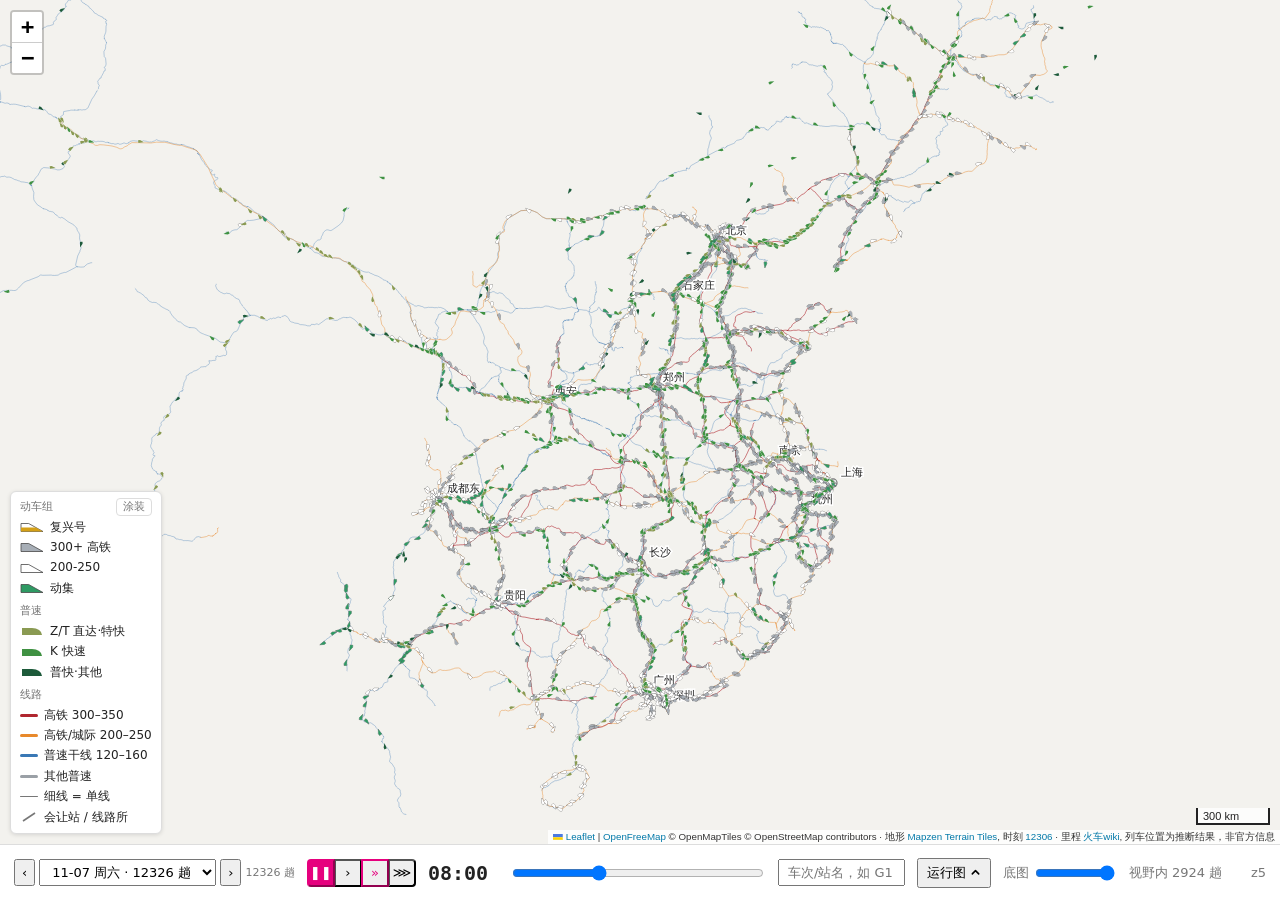
==== commit d8d42e8e: "地图预览（2026-11-04 至 11-18；首屏粗糙几何/路网，精细版后台加载；每日数据分首片+其余；含 12306 按天车型）" ====
--- a/index.html
+++ b/index.html
@@ -1,6 +1,6 @@
 <!doctype html>
 <html lang="zh"><head><meta charset="utf-8">
-<meta name="viewport" content="width=device-width, initial-scale=1, viewport-fit=cover">
+<meta name="viewport" content="width=device-width, initial-scale=1">
 <title>列车位置地图</title>
 <link rel="icon" href="favicon.svg" type="image/svg+xml">
 <link rel="stylesheet" href="vendor/leaflet.min.css">
@@ -8,47 +8,221 @@
 <link rel="stylesheet" href="vendor/maplibre-gl.css">
 <script src="vendor/maplibre-gl.js"></script>
 <script src="vendor/leaflet-maplibre-gl.js"></script>
-<link rel="stylesheet" href="map/map.css?v=90bd6cb381">
-</head><body>
+<style>
+  :root { --bg:#fff; --fg:#222; --muted:#777; --line:#ddd; --sel:#e6007e; --hl:#0891b2;
+          --r0:#b0272f; --r1:#e8892b; --r2:#3a78b5; --r3:#9aa0a6;
+          --tS:#a7aeb6; --tW:#ffffff; --tJ:#2e9a63; --tZT:#8a9a52; --tK:#3f9142; --tO:#1d5a3a;
+          --tGold:#d4a017; --tEdge:#4a4a4a;
+          --bLand:#f3f2ee; --bWater:#c6d9e6; --bRiver:#a9c6dc; --bUrban:#e4e1da;
+          --bShade:#5f5a50; --bLit:#ffffff; --bShadeK:0.35;
+          --stFill:#d4d4d4; }
+  @media (prefers-color-scheme: dark) { :root { --bg:#1b1b1b; --fg:#e6e6e6; --muted:#9a9a9a; --line:#3a3a3a; --sel:#ff4fc0; --hl:#22d3ee;
+          --r0:#e5484d; --r1:#f0a04b; --r2:#5b9bd5; --r3:#6b7075;
+          --tS:#959ca4; --tW:#d6d1c4; --tJ:#3fb57a; --tZT:#a3b36a; --tK:#58b05b; --tO:#2f7d52;
+          --tGold:#f0c040; --tEdge:#1b1b1b;
+          --bLand:#1f1f1f; --bWater:#14202a; --bRiver:#1c3142; --bUrban:#292927;
+          --bShade:#000000; --bLit:#3a3a3a; --bShadeK:0.45;
+          --stFill:#4a4a4a; } }
+  #legend { position:absolute; left:10px; bottom:66px; z-index:1000; background:var(--bg); border:1px solid var(--line);
+            border-radius:6px; padding:6px 9px; font-size:12px; line-height:1.7; box-shadow:0 1px 4px rgba(0,0,0,.12); }
+  #legend i { display:inline-block; width:18px; height:3px; vertical-align:middle; margin-right:6px; border-radius:2px; }
+  #auxtip { position:absolute; z-index:1001; display:none; background:var(--bg); color:var(--fg); border:1px solid var(--line);
+            border-radius:5px; padding:4px 8px; font-size:12px; box-shadow:0 1px 4px rgba(0,0,0,.2); pointer-events:none; }
+  #legend svg { vertical-align:middle; margin:0 6px 0 0; }
+  #legend .h { color:var(--muted); font-size:11px; margin-top:4px; display:flex; align-items:center; justify-content:space-between; gap:8px; }
+  #legend .h:first-child { margin-top:0; }
+  #mkbtn { font:11px system-ui, sans-serif; line-height:1.3; padding:1px 6px; border:1px solid var(--line); border-radius:4px;
+           background:none; color:var(--muted); cursor:pointer; }
+  #mkbtn:hover { color:var(--fg); border-color:var(--muted); }
+  .kd { display:inline-block; width:8px; height:8px; border-radius:50%; margin-right:5px; vertical-align:baseline;
+        box-sizing:border-box; border:1px solid var(--tEdge); }
+  html, body { margin:0; height:100%; font:13px system-ui, sans-serif; color:var(--fg); background:var(--bg); }
+  #map { position:absolute; inset:0 0 56px 0; }
+  #bar { position:absolute; left:0; right:0; bottom:0; height:56px; display:flex; align-items:center; gap:12px; padding:0 14px;
+         background:var(--bg); border-top:1px solid var(--line); box-sizing:border-box; }
+  #clock { font:600 20px ui-monospace, monospace; min-width:70px; }
+  #slider { flex:1; }
+  .seg { display:inline-flex; }
+  .seg button { min-width:28px; height:28px; padding:0 !important; border-radius:0 !important; margin-left:-1px; }
+  .seg button:first-child { border-radius:4px 0 0 4px !important; margin-left:0; }
+  .seg button:last-child { border-radius:0 4px 4px 0 !important; }
+  .seg button.pre { border-color:var(--sel) !important; color:var(--sel) !important; position:relative; }
+  .seg button.on { background:var(--sel) !important; border-color:var(--sel) !important; color:#fff !important; position:relative; }
+  #slider.run { accent-color:var(--sel); }
+  #bar button, #bar select, #bar input[type=text] { font:inherit; padding:4px 8px; }
+  #count { color:var(--muted); min-width:110px; }
+  /* 分屏：下半屏嵌运行图（diagram.html），上沿可拖动调高度 */
+  #dgwrap { position:absolute; left:0; right:0; bottom:56px; height:var(--dgH, 45%); display:none; border-top:1px solid var(--line);
+            background:var(--bg); z-index:1001; }
+  #dgwrap iframe { width:100%; height:100%; border:0; display:block; }
+  #dgsplit { position:absolute; left:0; right:0; top:-5px; height:10px; cursor:ns-resize; z-index:2; }
+  #dghint { position:absolute; left:50%; top:50%; transform:translate(-50%, -50%); color:var(--muted); pointer-events:none; }
+  body.split #dgwrap { display:block; }
+  body.split #map { bottom:calc(56px + var(--dgH, 45%)); }
+  body.split #legend { display:none; }
+  body.split #panel { max-height:calc(100% - 56px - var(--dgH, 45%) - 30px); }
+  body.dgdrag iframe { pointer-events:none; }
+  #dgbtn { display:inline-flex; align-items:center; gap:4px; cursor:pointer; }
+  #dgbtn .chev { width:11px; height:11px; transition:transform .16s ease; }
+  #dgbtn.on, #mkbtn.on { color:var(--sel); border-color:var(--sel); background:color-mix(in srgb, var(--sel) 12%, transparent); font-weight:500; }
+  #dgbtn.on .chev { transform:rotate(180deg); }
+  #panel { position:absolute; top:10px; right:10px; width:312px; max-height:calc(100% - 90px); overflow:hidden; z-index:1000;
+           background:var(--bg); border:1px solid var(--line); border-radius:6px; padding:10px 12px; display:none;
+           flex-direction:column; box-shadow:0 2px 8px rgba(0,0,0,.15); }
+  #panel > * { flex-shrink:0; }            /* 只让表格收缩，标题、线路、底栏等不被压扁裁掉 */
+  #panel > .x { position:absolute; top:10px; right:12px; cursor:pointer; color:var(--muted); font-size:13px; line-height:1; }
+  #panel > .x:hover { color:var(--fg); }
+  #panel h3 { margin:0 0 4px; font-size:17px; font-weight:700; padding-right:18px; display:flex; align-items:baseline; gap:5px; flex-wrap:wrap; line-height:1.25; }
+  #panel h3 .note, #panel h3 .tag, #panel h3 .kb-lim { font-weight:normal; }
+  #panel h3 .tag { font-size:11px; padding:1px 4px; margin-left:0; }
+  #panel .od-row { display:flex; align-items:center; justify-content:space-between; gap:6px; margin-bottom:4px; }
+  #panel .od { font-size:14px; font-weight:600; }
+  #panel .od .note { font-weight:normal; margin-left:4px; }
+  #panel .cam { display:inline-flex; align-items:center; justify-content:center; width:26px; height:22px;
+                border:1px solid var(--line); border-radius:5px; cursor:pointer; color:var(--muted); text-decoration:none; flex:none; }
+  #panel .cam:hover { color:var(--fg); border-color:var(--muted); }
+  #panel .cam.on { background:var(--tJ); border-color:var(--tJ); color:#fff; }
+  #panel .runs { display:flex; border-bottom:1px solid var(--line); margin:4px 0 6px; gap:2px; }
+  #panel .runs .tab { flex:1; text-align:center; padding:3px 4px 4px; cursor:pointer; border-bottom:2px solid transparent;
+                      margin-bottom:-1px; color:var(--muted); text-decoration:none; border-radius:4px 4px 0 0; line-height:1.25; }
+  #panel .runs .tab:hover { color:var(--fg); background:color-mix(in srgb, var(--fg) 4%, transparent); }
+  #panel .runs .tab.cur { color:var(--sel); border-bottom-color:var(--sel); background:color-mix(in srgb, var(--sel) 6%, transparent); }
+  #panel .runs .tab .t-d { display:block; font-size:11px; font-weight:600; font-variant-numeric:tabular-nums; }
+  #panel .runs .tab .t-s { display:block; font-size:10px; opacity:.85; }
+  #panel .stat { background:color-mix(in srgb, var(--fg) 4%, transparent); border:1px solid var(--line); border-radius:4px;
+                 padding:5px 8px; margin:4px 0 2px; font-size:12px; line-height:1.45; }
+  #panel .tw { flex:1 1 auto !important; min-height:80px; overflow:auto; margin-top:6px; border-top:1px solid var(--line); }
+  #panel .tw table { margin-top:0; }
+  #panel .tw th { position:sticky; top:0; z-index:1; background:var(--bg); text-align:left; font-weight:normal; color:var(--muted);
+                  font-size:11px; padding:3px 4px; box-shadow:0 1px 0 var(--line); white-space:nowrap; }
+  #panel .tw th.num, #panel .tw td.num, #panel .kb-sub th.num, #panel .kb-sub td.num { text-align:right; font-variant-numeric:tabular-nums; }
+  #panel table { width:100%; border-collapse:collapse; font-size:12px; margin-top:6px; }
+  #panel td { padding:3px 4px; border-top:1px solid var(--line); white-space:nowrap; }
+  #panel td.main, #panel .kb-sub td:first-child { width:100%; max-width:0; overflow:hidden; text-overflow:ellipsis; }
+  #panel tr.past td { color:var(--muted); }
+  #panel tr.cur td { font-weight:600; background:color-mix(in srgb, var(--sel) 10%, transparent); }
+  #panel tr.next td { font-weight:600; }
+  #panel tr.next td:first-child::before { content:"→ "; color:var(--sel); font-weight:700; }
+  #panel a[data-line], #panel a[data-st], #panel a[data-pan], #panel a.back, #panel tr[data-i] a { color:inherit; text-decoration:underline dotted; cursor:pointer; }
+  #panel a[data-line]:hover, #panel a[data-st]:hover, #panel a[data-pan]:hover, #panel a.back:hover, #panel tr[data-i] a:hover { color:var(--sel); }
+  #panel .tm { cursor:pointer; }
+  #panel .tm:hover { text-decoration:underline; color:var(--sel); }
+  #panel .tag { white-space:nowrap; font-size:10px; color:var(--muted); border:1px solid var(--line); border-radius:3px; padding:0 3px; margin-left:3px; font-variant-numeric:tabular-nums; }
+  #panel .warn { color:#d9822b; }
+  #panel .sg { white-space:nowrap; font-size:10px; line-height:1.2; color:var(--hl); border:1px solid var(--hl); border-radius:3px; padding:0 2px; margin-left:3px; cursor:help; }
+  #panel .foot { margin-top:6px; padding-top:4px; border-top:1px solid var(--line); color:var(--muted); font-size:11px;
+                 display:flex; justify-content:space-between; align-items:center; gap:6px; white-space:nowrap; overflow:hidden; text-overflow:ellipsis; }
+  .more { text-decoration:underline dotted; cursor:help; flex:none; }
+  sup.day { font-size:9px; line-height:0; vertical-align:super; margin-left:.5px; font-weight:normal; }
+  svg.ext { width:11px; height:11px; vertical-align:-1px; margin-left:1px; opacity:.75; }
+  .emu-row { display:flex; align-items:center; gap:5px; margin:1px 0 3px; line-height:1.2; }
+  .emu-ico { display:inline-flex; align-items:center; line-height:0; text-decoration:none !important; flex:none; }
+  .emu-ico svg { display:block; }
+  /* 火车Wiki 客里表符号与接算站标记 */
+  u.jsz, #panel a.jsz { color:color-mix(in srgb, var(--fg) 55%, #a82028); text-decoration:underline !important;
+                        text-decoration-color:color-mix(in srgb, currentColor 65%, transparent) !important; text-underline-offset:2px; }
+  #panel a.jsz:hover { color:var(--sel); }
+  .kb-lim { font-family:"Songti SC", "SimSun", system-ui, sans-serif; letter-spacing:.5px; font-size:12px; }
+  .kb-lim span { cursor:help; }
+  .kb-Post { margin-left:1px; font-weight:600; cursor:help; }
+  #panel .kb-bar { display:flex; align-items:center; justify-content:space-between; gap:6px; width:100%; box-sizing:border-box;
+                   margin:4px 0 0; padding:3px 7px; font:11.5px system-ui, sans-serif; color:var(--fg); cursor:pointer;
+                   background:color-mix(in srgb, var(--fg) 3%, transparent); border:1px solid var(--line); border-radius:4px; text-decoration:none; }
+  #panel .kb-bar:hover { border-color:color-mix(in srgb, var(--sel) 50%, var(--line)); }
+  #panel .kb-bar.open { border-radius:4px 4px 0 0; background:color-mix(in srgb, var(--sel) 9%, transparent);
+                        border-color:color-mix(in srgb, var(--sel) 40%, var(--line)); }
+  #panel .kb-bar .kb-l { display:flex; align-items:center; gap:5px; min-width:0; overflow:hidden; }
+  #panel .kb-bar .chev { width:11px; height:11px; flex:none; transition:transform .16s ease; }
+  #panel .kb-bar.open .chev { transform:rotate(90deg); }
+  #panel .kb-bar .kb-sum { color:var(--muted); overflow:hidden; text-overflow:ellipsis; white-space:nowrap; }
+  #panel .kb-bar .kb-cnt { color:var(--muted); font-variant-numeric:tabular-nums; flex:none; }
+  #panel .kb-sub { width:100%; border-collapse:collapse; font-size:11.5px; margin:0 0 4px; border:1px solid var(--line);
+                   border-top:0; border-radius:0 0 4px 4px; overflow:hidden; }
+  #panel .kb-sub th { background:color-mix(in srgb, var(--fg) 4%, transparent); color:var(--muted); font-weight:normal;
+                      font-size:11px; text-align:left; padding:2px 6px; border-bottom:1px solid var(--line); }
+  #panel .kb-sub td { padding:2px 6px; border-top:1px solid var(--line); white-space:nowrap; }
+  /* 选中历史：取消选中后右上角显示刚才的对象，点击恢复；▾ 展开最近的历史 */
+  #hist { position:absolute; top:10px; right:10px; z-index:1000; display:none; font-size:12px; }
+  #hist .grp { display:flex; background:var(--bg); border:1px solid var(--line); border-radius:6px; box-shadow:0 1px 4px rgba(0,0,0,.12); }
+  #hist button { font:inherit; color:inherit; background:none; border:0; padding:5px 9px; cursor:pointer; white-space:nowrap; }
+  #hist button:hover { color:var(--sel); }
+  #histBtn { max-width:240px; overflow:hidden; text-overflow:ellipsis; }
+  #histDd { border-left:1px solid var(--line) !important; padding:5px 7px !important; }
+  #histList { position:absolute; right:0; top:calc(100% + 4px); min-width:220px; max-width:320px; max-height:60vh; overflow:auto;
+              background:var(--bg); border:1px solid var(--line); border-radius:6px; box-shadow:0 2px 8px rgba(0,0,0,.15);
+              margin:0; padding:4px 0; list-style:none; display:none; }
+  #hist.open #histList { display:block; }
+  #histList li { padding:4px 10px; cursor:pointer; white-space:nowrap; overflow:hidden; text-overflow:ellipsis; }
+  #histList li:hover { background:color-mix(in srgb, var(--sel) 12%, transparent); }
+  #histList .k { display:inline-block; min-width:2.6em; color:var(--muted); font-size:11px; }
+  #histList .clr { color:var(--muted); font-size:11px; border-top:1px solid var(--line); margin-top:3px; padding-top:5px; }
+  #tip { position:absolute; z-index:1001; pointer-events:none; background:var(--bg); border:1px solid var(--line);
+         border-radius:4px; padding:3px 7px; display:none; white-space:nowrap; box-shadow:0 1px 4px rgba(0,0,0,.15); font-size:11px; line-height:1.3; }
+  #tip b { font-size:11.5px; font-weight:600; }
+  #tip .kd { width:7px; height:7px; margin-right:4px; }
+  .note { color:var(--muted); font-size:11px; }
+  #panel tr.wait td { font-style:italic; color:var(--muted); font-size:11.5px; }
+  #panel tr.wait td:first-child { padding-left:8px; }
+  #panel tr.wait.cur td { color:var(--fg); font-weight:600; }
+  #loading { position:absolute; inset:0; display:flex; align-items:center; justify-content:center; z-index:2000; background:var(--bg); }
+  /* 路网先画出来以后，遮罩缩成顶部的小提示，等列车数据 */
+  #loading.mini { inset:auto; top:10px; left:50%; transform:translateX(-50%); padding:4px 12px; border-radius:12px;
+                  font-size:12px; color:var(--muted); background:var(--bg); opacity:.9; pointer-events:none; }
+  /* 底图淡化：灰度 + 半透明；深色模式反色成暗底 */
+  .leaflet-container { background:var(--bg); }
+  .leaflet-control-scale-line { background:color-mix(in srgb, var(--bg) 75%, transparent); color:var(--fg);
+                                border-color:var(--fg); font-size:11px;
+                                text-shadow:none; }   /* Leaflet 默认白色阴影在深色主题下成了重影 */
+  #bar label { color:var(--muted); display:flex; align-items:center; gap:4px; }
+  /* 日期选择 */
+  #datebox { display:flex; align-items:center; gap:4px; flex:none; }
+  #datebox button { padding:4px 6px; }
+  #datebox button:disabled { opacity:.35; }
+  #date option:disabled { color:var(--muted); }
+  #dinfo { color:var(--muted); font-size:11px; line-height:1.25; max-width:170px; overflow:hidden; display:-webkit-box;
+           -webkit-line-clamp:2; -webkit-box-orient:vertical; }
+  #dinfo .warn { color:#d9822b; }
+  #dloading { color:var(--muted); font-size:11px; display:none; }
+  /* 窄屏：顶栏收紧，次要控件隐藏，仍放不下时可横向滚动（不撑破页面） */
+  @media (max-width: 900px) {
+    #bar { gap:6px; padding:0 8px; overflow-x:auto; overflow-y:hidden; }
+    #bar > * { flex:none; }
+    #slider { flex:1 0 120px; }
+    #zoom, #bar label, #count { display:none; }
+    #dinfo { max-width:110px; }
+    #clock { font-size:16px; min-width:52px; }
+  }
+  @media (max-width: 560px) {
+    #bar { gap:4px; padding:0 6px; }
+    #dinfo, #speed [data-v="60"], #speed [data-v="1200"] { display:none; }
+    #q { width:4.5em; }
+    #date { max-width:7.5em; }
+    #slider { flex:1 0 80px; min-width:80px; }
+    #clock { font-size:14px; min-width:44px; }
+    #bar button, #bar select, #bar input[type=text] { padding:3px 4px; }
+  }
+</style></head><body>
 <div id="map"></div>
 <div id="bar">
-  <button id="playbtn" title="播放（空格键）">▶</button>
-  <button id="tbtn" type="button" aria-controls="tctl" title="时间控制"><span class="d"></span><b>--:--</b><span class="x"></span><svg class="c" viewBox="0 0 12 12" fill="none" stroke="currentColor" stroke-width="1.7"><path d="M2.5 7.5L6 4L9.5 7.5" stroke-linecap="round" stroke-linejoin="round"/></svg></button>
-  <div id="tctl">
-    <span id="datebox" style="display:none">
-      <button id="dprev" title="前一个有数据的日期">‹</button>
-      <select id="date" title="日期"></select>
-      <button id="dnext" title="后一个有数据的日期">›</button>
-      <span id="dloading">加载中…</span>
-      <span id="dinfo" role="button" tabindex="0" aria-label="当期数据状态与质量指标"></span>
-    </span>
-    <span id="spdbox" title="拖动或按 ↑ ↓ 键调节播放速度：最慢 1秒:1秒（实时），中间 3 挡吸附（1秒:1分钟、1秒:5分钟、1秒:20分钟），最快 1秒:1小时">
-      <span id="spdtop"><span id="spdval">1秒:5分钟</span></span>
-      <span id="spdwrap">
-        <span id="spdticks"><i data-v="60" style="left:calc(7px + (100% - 14px) * 0.25)"></i><i data-v="300" style="left:50%"></i><i data-v="1200" style="left:calc(7px + (100% - 14px) * 0.75)"></i></span>
-        <input id="speed" type="range" min="0" max="1" step="0.001" value="0.5">
-      </span>
-    </span>
-    <span id="clockrow"><button type="button" class="tstep" data-dt="-15">−15′</button><button type="button" class="tstep" data-dt="-1">−1′</button><span id="clock">--:--</span><button type="button" class="tstep" data-dt="1">+1′</button><button type="button" class="tstep" data-dt="15">+15′</button></span>
-    <button id="nowbtn" title="切到北京时间的今天此刻，按 1× 实时播放（快捷键 N）">现在</button>
-    <input id="slider" type="range" min="0" max="1440" step="0.5" value="480">
-    <div id="tattr"></div>
-  </div>
-  <button id="qbtn" type="button" title="搜索车次 / 车站 / 线路" aria-label="搜索"><svg viewBox="0 0 20 20" fill="none" stroke="currentColor" stroke-width="2"><circle cx="8.5" cy="8.5" r="5.5"/><path d="M13 13l4.5 4.5" stroke-linecap="round"/></svg></button>
-  <div id="qwrap"><div id="qrow"><input id="q" type="text" placeholder="车次/站名，如 G1" size="11" enterkeyhint="search" autocomplete="off" autocorrect="off" autocapitalize="characters" spellcheck="false"><button id="qcancel" type="button">取消</button></div><ul id="qsug" role="listbox"></ul></div>
+  <span id="datebox" style="display:none">
+    <button id="dprev" title="前一个有数据的日期">‹</button>
+    <select id="date" title="日期"></select>
+    <button id="dnext" title="后一个有数据的日期">›</button>
+    <span id="dloading">加载中…</span>
+    <span id="dinfo"></span>
+  </span>
+  <span id="speed" class="seg" title="点速度开始播放，再点一下正在用的速度或点 ❚❚ 暂停；空格键播放/暂停"><button data-v="0" class="on" title="暂停">❚❚</button><button data-v="60" class="pre" title="60×：1 秒走 1 分钟">›</button><button data-v="300" title="300×：1 秒走 5 分钟">»</button><button data-v="1200" title="1200×：1 秒走 20 分钟">⋙</button></span>
+  <span id="clock">--:--</span>
+  <input id="slider" type="range" min="0" max="1440" step="0.5" value="480">
+  <input id="q" type="text" placeholder="车次/站名，如 G1" size="11">
   <button id="dgbtn" title="下半屏显示运行图：选中客里表线路时显示该线，选中车次时显示它当前所在的线路"><span>运行图</span><svg class="chev" viewBox="0 0 12 12" fill="none" stroke="currentColor" stroke-width="1.7"><path d="M2.5 7.5L6 4L9.5 7.5" stroke-linecap="round" stroke-linejoin="round"/></svg></button>
   <label>底图 <input id="baseop" type="range" min="0" max="1" step="0.05" style="width:80px"></label>
   <span id="count"></span>
   <span id="zoom" style="color:var(--muted)"></span>
-  <div id="tprog" title="拖动调整时刻"><i></i><b></b></div>
 </div>
-<div id="tip"></div><div id="auxtip"></div><div id="dpop"></div>
+<div id="panel"></div><div id="tip"></div><div id="auxtip"></div>
 <div id="hist"><div class="grp"><button id="histBtn" title="恢复选中"></button><button id="histDd" title="最近选中过的">▾</button></div><ul id="histList"></ul></div>
-<div id="drawer"><div id="dstrip"><div class="tabs"><button id="dtab1" type="button">时刻表</button><button id="dtab2" type="button">运行图</button></div><button id="dclose" type="button" aria-label="关闭">✕</button></div>
-<div id="dpages"><div id="panel"></div>
 <div id="dgwrap"><div id="dgsplit" title="拖动调整高度"></div><div id="dghint">选中一条线路或一趟车，这里显示对应线路的运行图</div><iframe id="dg" title="运行图"></iframe></div>
-</div></div>
-<button id="legbtn" type="button" aria-controls="legend">图例</button>
 <div id="legend">
   <div class="h"><span>动车组</span><button id="mkbtn" type="button" title="切换列车地图标记：默认经典五边形 / 车型涂装极简色块">涂装</button></div>
   <div data-lv="W" data-fx="1" hidden>复兴号</div>
@@ -56,10 +230,9 @@
   <div data-lv="W">200-250</div>
   <div data-lv="J">动集</div>
   <div class="h">普速</div>
-  <div data-lv="ZT">Z/T/N 直达·特快</div>
-  <div data-lv="K">K/V 快速</div>
+  <div data-lv="ZT">Z/T 直达·特快</div>
+  <div data-lv="K">K 快速</div>
   <div data-lv="O">普快·其他</div>
-  <div id="legLoco" hidden></div>
   <div class="h">线路</div>
   <div><i style="background:var(--r0)"></i>高铁 300–350</div>
   <div><i style="background:var(--r1)"></i>高铁/城际 200–250</div>
@@ -69,26 +242,2209 @@
   <div><svg width="18" height="10"><path d="M3 9L15 1" stroke="var(--muted)" stroke-width="1.6"/></svg>会让站 / 线路所</div>
 </div>
 <div id="loading">加载数据…</div>
-<script src="emu_icons.js?v=18"></script>
-<!-- 底图瓦片地址：发布时 `python -m railmap.viz.pack --tiles 配置.json` 整行替换，见 map/basemap.js -->
+<script src="emu_icons.js?v=4"></script>
 <script>
+const $ = id => document.getElementById(id);
+const css = n => getComputedStyle(document.documentElement).getPropertyValue(n).trim();
+// 列车外观（涂装）：动车组尖头，按车型速度档上色——350 档灰、250 档白、CR200J（160 档）绿；
+// 复兴号下半个车身（贴线路的一半）换成金色。普速圆头，按车次分三种绿。
+// 车型数据（可选字段）：tr.tier = 车型速度档 350/250/160，tr.fx = 是否复兴号，tr.m = 车型名。
+// 没有车型数据时按车次首字母（多车次取第一个）兜底：G 当 350 档，D/C 当 250 档。
+const LIVERIES = ['S', 'W', 'J', 'ZT', 'K', 'O'];
+const EMU = new Set(['S', 'W', 'J']);
+const liveryOf = tr => {
+  if (tr.tier) return tr.tier >= 300 ? 'S' : tr.tier >= 200 ? 'W' : 'J';
+  const h = tr.c[0];
+  // S 字头（市域/市郊）大多是动车组，没有车型数据时按 250 档画；
+  // 北京 S2 是 160 档内燃动车组（同 manual/train_class_rules.csv），按 160 档动车组画
+  if (/^S2\d\d$/.test(tr.c.split('/')[0])) return 'J';
+  return h === 'G' ? 'S' : h === 'D' || h === 'C' || h === 'S' ? 'W' : h === 'Z' || h === 'T' ? 'ZT' : h === 'K' ? 'K' : 'O';
+};
+const kindColor = tr => css('--t' + tr.lv);
+// 发布用的打包格式（viz/pack.py）：几何与线路分段放在各日共用的文件，每日文件只引用全局下标。
+//   data.geo     粗糙几何（map_geo_lo.json，lod "lo"）+ 线路分段：首屏用，点少、逐点里程按折线长度比例内插
+//   data.geo_hi  精细几何（map_geo.json，lod "hi"）：首屏之后再下载，到了原地替换 G 的各项
+// 旧打包（v1）的 map_geo.json 自带全部字段；未打包的文件（本地 data/derived/viz）没有 data.geo，原样使用。
+// 每个文件只下载、解码一次。
+const GEO_CACHE = new Map();   // url → promise → { G, geo }
+function decodeGeo(geo) {
+  const f = geo.pts, n = f.length / 2, X = new Float64Array(n), Y = new Float64Array(n);
+  for (let i = 0, x = 0, y = 0; i < n; i++) { x += f[2 * i]; y += f[2 * i + 1]; X[i] = x / 1e5; Y[i] = y / 1e5; }
+  const G = geo.geoms.map((r, gi) => {
+    let m = 0;
+    for (let a = 1; a < r.length; a += 2) m += Math.abs(r[a]);
+    const km = new Float64Array(m), lon = new Float64Array(m), lat = new Float64Array(m);
+    for (let a = 0, j = 0, prev = 0; a < r.length; a += 2) {
+      const s = prev + r[a], L = r[a + 1], d = L < 0 ? -1 : 1;
+      for (let t = 0; t < Math.abs(L); t++, j++) { const p = s + d * t; lon[j] = X[p]; lat[j] = Y[p]; }
+      prev = s + d * (Math.abs(L) - 1);
+    }
+    if (geo.gkm) { const dk = geo.gkm[gi]; for (let j = 0, k = 0; j < m; j++) { k += dk[j]; km[j] = k / 1e4; } }
+    else {                                       // 粗糙几何：首末里程准确，中间按折线长度比例
+      const [k0, len] = geo.gk[gi], c = Math.cos(lat[0] * Math.PI / 180);
+      for (let j = 1; j < m; j++) km[j] = km[j - 1] + Math.hypot((lon[j] - lon[j - 1]) * c, lat[j] - lat[j - 1]);
+      const tot = m > 1 ? km[m - 1] : 0;
+      for (let j = 0; j < m; j++) km[j] = (k0 + len * (tot > 0 ? km[j] / tot : m > 1 ? j / (m - 1) : 0)) / 1e4;
+    }
+    return { km, lon, lat };
+  });
+  geo.pts = geo.geoms = geo.gkm = geo.gk = null;      // 解码后不再需要，释放
+  return { G, geo };
+}
+// 每日文件切成两片（viz/pack.py split_day）：首片 + 其余，按首片各车的原序号合并，其余片的运行曲线下标顺延
+function mergeRest(main, rest) {
+  const off = main.profiles.length, a = main.split.a, n = main.trains.length + rest.trains.length;
+  for (const t of rest.trains) for (const lg of t.l) if (lg) lg[4] += off;
+  const trains = new Array(n), isA = new Uint8Array(n);
+  a.forEach((i, k) => { trains[i] = main.trains[k]; isA[i] = 1; });
+  for (let i = 0, j = 0; i < n; i++) if (!isA[i]) trains[i] = rest.trains[j++];
+  return { ...main, trains, profiles: main.profiles.concat(rest.profiles), split: null };
+}
+const fetchJson = url => fetch(url).then(r => { if (!r.ok) throw new Error(url + ' ' + r.status); return r.json(); });
+function preloadGeo(url) {
+  if (!url) return null;
+  if (!GEO_CACHE.has(url)) {
+    const promise = fetch(url).then(r => { if (!r.ok) throw new Error(url + ' ' + r.status); return r.json(); }).then(decodeGeo);
+    promise.catch(() => GEO_CACHE.delete(url));   // 失败了下次重拉；也抑制预拉取期间的未捕获告警
+    GEO_CACHE.set(url, promise);
+  }
+  return GEO_CACHE.get(url);
+}
+async function expandGeo(data) {
+  if (!data.geo) return data;
+  const { G, geo } = await preloadGeo(data.geo);
+  Object.assign(data, { _G: G, glines: geo.glines, gmember: geo.gmember, line_names: geo.line_names,
+                        member_sets: geo.member_sets, profiles: data.profiles || geo.profiles,
+                        profile_scale: data.profile_scale ?? geo.profile_scale });
+  return data;
+}
+// 精细几何到了：原地替换粗糙几何数组的各项（这个数组对象被各日数据共用，换日期不用再换），重算站轴、重画
+function upgradeGeo() {
+  const url = D && D.geo_hi, target = D && D._G;
+  if (!url || !target || target.hi === url || target.hiPending === url) return;
+  target.hiPending = url;
+  preloadGeo(url).then(({ G: H }) => {
+    if (H.length !== target.length) return;
+    for (let i = 0; i < H.length; i++) target[i] = H[i];
+    target.hi = url;
+    if (G === target && STBY) { stationAxes(STBY); hlCache.clear(); if (railLayer.c) railLayer.redraw(); draw(); }
+  }).catch(() => { target.hiPending = null; });
+}
+
+// 车型行内容：CR400BF-Z · 复兴号 / CR200J · 复兴号 · 动集 + 48×16 半个车头侧面图标；悬停看 train_style 原值（12306 按天车型）
+const emuTag = (tr, link = false) => {
+  if (!tr.m && !tr.dw) return '';
+  const tipTxt = `${tr.m ? '12306 当天车型 ' + (tr.ts || tr.m) : ''}${tr.dw ? (tr.m ? '；' : '') + '动卧：车型配置有卧铺车厢' : ''}`;
+  const txt = `<span class="note" title="${tipTxt}">${[tr.m, tr.fx && '复兴号', tr.dj && '动集', tr.dw && '动卧'].filter(Boolean).join(' · ')}</span>`;
+  const svg = tr.m && typeof emuHalfSvg === 'function' ? emuHalfSvg(tr.m, 16) : '';
+  if (!svg) return txt;
+  const ico = link
+    ? `<a class="emu-ico" href="emu.html#half&${encodeURIComponent(resolveEmuModel(tr.m) || tr.m)}" target="_blank" title="${tipTxt} · 点击查看侧面涂装图鉴">${svg}</a>`
+    : `<span class="emu-ico">${svg}</span>`;
+  return txt + ico;
+};
+const fmt = m => { m = Math.floor(m); const d = Math.floor(m / 1440); m -= d * 1440;
+  return `${String(Math.floor(m / 60)).padStart(2, '0')}:${String(m % 60).padStart(2, '0')}${d > 0 ? '⁺' + d : d < 0 ? '⁻' + (-d) : ''}`; };
+const fmtH = m => { m = Math.floor(m); const d = Math.floor(m / 1440); m -= d * 1440;
+  return `${String(Math.floor(m / 60)).padStart(2, '0')}:${String(m % 60).padStart(2, '0')}${d ? `<sup class="day">${d > 0 ? '+' + d : d}</sup>` : ''}`; };
+const CAM_SVG = '<svg width="14" height="14" viewBox="0 0 24 24" fill="none" stroke="currentColor" stroke-width="2" stroke-linecap="round" stroke-linejoin="round"><path d="M23 7l-7 5 7 5V7z"/><rect x="1" y="5" width="15" height="14" rx="2" ry="2"/></svg>';
+const EXT_SVG = '<svg class="ext" viewBox="0 0 12 12" fill="none" stroke="currentColor" stroke-width="1.5" stroke-linecap="round" stroke-linejoin="round"><path d="M3.5 8.5L8.5 3.5M8.5 3.5H4.5M8.5 3.5V7.5"/></svg>';
+// 火车Wiki 客里表营业办理限制符号释义（原样取自 kelibiao.com stationlimitationexplaination.php）
+const KB_LIM = {
+  '×': '不办理行包业务：不办理行李和包裹业务的车站',
+  '◎': '不办理包裹业务：不办理包裹业务的车站',
+  '※': '仅办理旅客乘降：仅办理旅客乘降业务的营业处所，可能是车站、线路所或乘降所',
+  '△': '不办理客运业务：不办理客运业务的处所，可能是车站或线路所',
+  '□': '办理客运业务(未公布)：未经公布却办理客运相关业务的营业处所，可能是乘降所、无轨站、代售点或车站',
+  '▲': '纪念：未经公布的铁路处所，一般作为纪念用途',
+  'G': '办理高铁快运业务：办理高铁快运(速递)业务的车站',
+  'Y': '支持中铁银通卡进出闸：支持中铁银通卡刷卡乘车的车站',
+  'E': '支持铁路E卡通进出闸：支持铁路E卡通扫码乘车的车站',
+  'I': '办理国际联运：办理铁路合作组织国际旅客联运的车站',
+  'L': '办理轮渡业务：办理国铁轮渡客运业务的车站(港口)',
+  '轮': '办理轮渡业务：办理国铁轮渡客运业务的车站(港口)',
+  '■': '彩蛋：彩蛋《我是一个粉刷匠》',
+};
+const kbLimHtml = s => s ? `<span class="kb-lim">${[...s].map(c => `<span title="${KB_LIM[c] || c}">${c}</span>`).join('')}</span>` : '';
+
+// 刷新后恢复上次的视野和时刻（只存在本机浏览器）
+const VIEW_KEY = 'railmap.view';
+let saved = null;
+try { saved = JSON.parse(localStorage.getItem(VIEW_KEY)); } catch (e) {}
+const okNum = v => typeof v === 'number' && isFinite(v);
+const map = L.map('map', { preferCanvas: true, zoomControl: true })
+  .setView(saved && okNum(saved.lat) && okNum(saved.lon) && okNum(saved.z) ? [saved.lat, saved.lon] : [33.5, 113],
+           saved && okNum(saved.z) ? saved.z : 5);
+let saveTimer = null;
+function saveView() {                 // 节流：最多每秒写一次
+  if (saveTimer) return;
+  saveTimer = setTimeout(() => { saveTimer = null; const c = map.getCenter();
+    try { localStorage.setItem(VIEW_KEY, JSON.stringify({ lat: +c.lat.toFixed(5), lon: +c.lng.toFixed(5), z: map.getZoom(), t: +T.toFixed(2),
+                                                         ...(curDate ? { date: curDate } : {}) })); } catch (e) {} }, 1000);
+}
+map.on('moveend', () => { saveView(); writeHash(); });
+// 底图：OpenFreeMap 矢量瓦片（OpenMapTiles 结构）+ 自定义极简样式。
+// 只画陆地（背景）、山体阴影、水体、河流、城市建成区；国界、道路、地名一律不画。
+// 山体阴影用 AWS 公开的 Terrarium 高程瓦片（Mapzen Terrain Tiles），z12 以上放大复用。颜色取 CSS 变量，随深浅主题切换。
+// 瓦片地址集中在这一行，发布时 `python -m railmap.viz.pack --tiles 配置.json` 会整行替换（换国内镜像 / 自托管用）。
+// omt：TileJSON 地址，或含 {z}/{x}/{y} 的瓦片模板；dem：Terrarium 编码的瓦片模板；attr：底图版权说明（HTML）。
 const BASE_TILES = {"omt":"https://tiles.openfreemap.org/planet","dem":"https://elevation-tiles-prod.s3.amazonaws.com/terrarium/{z}/{x}/{y}.png","attr":"<a href=\"https://openfreemap.org\">OpenFreeMap</a> &copy; OpenMapTiles &copy; OpenStreetMap contributors · 地形 <a href=\"https://registry.opendata.aws/terrain-tiles/\">Mapzen Terrain Tiles</a>"};
-</script>
-<script src="shared/geo_pack.js?v=585f1382c1"></script>
-<script src="map/core.js?v=386b6f05cc"></script>
-<script src="map/basemap.js?v=98c871aa7b"></script>
-<script src="map/mobile.js?v=42bf7e4a5e"></script>
-<script src="map/hash.js?v=d8a6cc9c55"></script>
-<script src="map/line_panel.js?v=66540badac"></script>
-<script src="map/motion.js?v=e80b5321ca"></script>
-<script src="map/trains.js?v=70ed781ca1"></script>
-<script src="map/split.js?v=f54d83967a"></script>
-<script src="map/frame.js?v=a5bb3042f2"></script>
-<script src="map/history.js?v=f5191021b9"></script>
-<script src="map/border.js?v=ab15b4a530"></script>
-<script src="map/panels.js?v=3f79c5db33"></script>
-<script src="map/stations.js?v=2756b458a1"></script>
-<script src="map/controls.js?v=26633de9da"></script>
-<script src="map/search.js?v=964528df78"></script>
-<script src="map/dates.js?v=e3e8fb0111"></script>
-</body></html>+let baseOpacity = 1;
+try { const v = localStorage.getItem('railmap.baseOpacity2'); if (v !== null) baseOpacity = +v; } catch (e) {}
+const baseStyle = () => ({
+  version: 8,
+  sources: {
+    omt: { type: 'vector', ...(BASE_TILES.omt.includes('{z}') ? { tiles: [BASE_TILES.omt], maxzoom: 14 } : { url: BASE_TILES.omt }) },
+    dem: { type: 'raster-dem', encoding: 'terrarium', tileSize: 256, maxzoom: 12, tiles: [BASE_TILES.dem] },
+  },
+  layers: [
+    { id: 'land', type: 'background', paint: { 'background-color': css('--bLand') } },
+    { id: 'hills', type: 'hillshade', source: 'dem',
+      paint: { 'hillshade-exaggeration': +css('--bShadeK'), 'hillshade-shadow-color': css('--bShade'),
+               'hillshade-highlight-color': css('--bLit'), 'hillshade-accent-color': css('--bShade'),
+               'hillshade-illumination-direction': 315 } },
+    { id: 'urban', type: 'fill', source: 'omt', 'source-layer': 'landuse', minzoom: 8,
+      filter: ['in', ['get', 'class'], ['literal', ['residential', 'commercial', 'industrial', 'retail']]],
+      paint: { 'fill-color': css('--bUrban') } },
+    { id: 'water', type: 'fill', source: 'omt', 'source-layer': 'water', paint: { 'fill-color': css('--bWater') } },
+    { id: 'river', type: 'line', source: 'omt', 'source-layer': 'waterway', minzoom: 7,   // 更小时太密，易与普速线混
+      filter: ['in', ['get', 'class'], ['literal', ['river', 'canal']]],
+      layout: { 'line-cap': 'round', 'line-join': 'round' },
+      paint: { 'line-color': css('--bRiver'),
+               'line-width': ['interpolate', ['exponential', 1.4], ['zoom'], 6, 0.5, 10, 1.2, 14, 3] } },
+  ],
+});
+// 插件不会把瓦片源自带的版权信息带进 Leaflet，手动写
+const base = L.maplibreGL({ style: baseStyle(), interactive: false,   // 插件只认 attributionControl.customAttribution
+  attributionControl: { customAttribution: BASE_TILES.attr } }).addTo(map);
+map.attributionControl.addAttribution('时刻 <a href="https://www.12306.cn">12306</a> · 里程 <a href="https://kelibiao.com/">火车wiki</a>');
+map.attributionControl.addAttribution('列车位置为推断结果，非官方信息');
+L.control.scale({ position: 'bottomright', metric: true, imperial: false, maxWidth: 120 }).addTo(map);
+const setBaseOpacity = v => { base.getContainer().style.opacity = v; };
+setBaseOpacity(baseOpacity);
+matchMedia('(prefers-color-scheme: dark)').addEventListener('change', () => base.getMaplibreMap().setStyle(baseStyle()));
+
+let D, G = [], T = 480, playing = false, sel = null, hover = null, selSt = null;
+let focus = null, focusSel = null, focusSt = null;   // 选中车次 / 车站时的“关注”车次集合（选中客里表线路时不叠加车站可达范围）
+function setFocus() {
+  const st = selLine ? null : selSt;
+  focusSel = sel; focusSt = st;
+  focus = sel ? new Set([sel]) : st ? new Set(st.ev.map(e => e.tr)) : null;
+  if (railLayer.c) railLayer.redraw();
+}
+// URL 锚点记录日期、高亮对象（车次、车站、线路）、时刻、视口坐标与分屏状态
+// 支持直观中文（如 #station=北京南、#line=京沪高速线、#train=G1）与简写（如 #北京南、#京沪高速线、#G1）
+// 默认今天不带 date=，历史/未来日期才带 date=YYYY-MM-DD
+let STBY = {};
+let KB = null, KBST = {}, selLine = null, pendingHash = false;
+const hlCache = new Map();
+
+// 境外车站：国名只加在显示层，数据里的站名不变（国别按站点坐标是否在中国境外判定，名单取自 docs/09-国际列车.md 与数据里实际出现的境外站）
+const FOREIGN = { 同登: '越南', 磨丁: '老挝', 孟赛: '老挝', 琅勃拉邦: '老挝', 万荣: '老挝', 万象: '老挝', 新义州青年: '朝鲜', 扎门乌德: '蒙古', 后贝加尔斯克: '俄罗斯' };
+const dn = name => (FOREIGN[name] || '') + name;
+
+function findLineId(v, allowNumericId = true) {
+  if (!KB || !v) return null;
+  try { v = decodeURIComponent(String(v)).trim(); } catch (e) { v = String(v).trim(); }
+  if (allowNumericId && KB.lines[v]) return v;
+  for (const [id, ln] of Object.entries(KB.lines)) {
+    if (ln.n === v) return id;
+  }
+  const vNorm = v.replace(/线$/, '');
+  for (const [id, ln] of Object.entries(KB.lines)) {
+    if (ln.n.replace(/线$/, '') === vNorm || ln.n === v + '线' || ln.n + '线' === v) return id;
+  }
+  const ALIAS = {
+    '京沪高铁': '京沪高速线',
+    '京广高铁': '京广高铁',
+    '京包客专': '京包客专线',
+    '石太客专': '石太客专线',
+    '兰新客专': '兰新客专线',
+    '成渝高铁': '成渝客专',
+  };
+  if (ALIAS[v]) {
+    for (const [id, ln] of Object.entries(KB.lines)) {
+      if (ln.n === ALIAS[v]) return id;
+    }
+  }
+  if (vNorm.length >= 2) {
+    for (const [id, ln] of Object.entries(KB.lines)) {
+      if (ln.n.includes(vNorm)) return id;
+    }
+  }
+  return null;
+}
+
+function findStation(v) {
+  if (!v || !STBY) return null;
+  try { v = decodeURIComponent(String(v)).trim(); } catch (e) { v = String(v).trim(); }
+  if (STBY[v]) return STBY[v];
+  const noZhan = v.replace(/站$/, '');
+  if (STBY[noZhan]) return STBY[noZhan];
+  for (const [name, country] of Object.entries(FOREIGN)) {
+    if (v === country + name || v === name) return STBY[name] || null;
+  }
+  return null;
+}
+
+function isLikelyTrainCode(v) {
+  if (!v) return false;
+  try { v = decodeURIComponent(String(v)).trim().toUpperCase(); } catch (e) { v = String(v).trim().toUpperCase(); }
+  if (D && D.trains && runsOf(v).length > 0) return true;
+  return /^[A-Z0-9\/]+$/.test(v) && (/[A-Z]/.test(v) || /^\d{3,5}$/.test(v));
+}
+
+const hashOf = () => {
+  const parts = [];
+
+  // 直接写入名称，不带 line=/station=/train= 前缀
+  if (sel) {
+    parts.push(sel.c.split('/')[0]);
+    if (sel.od) parts.push('od=' + sel.od);
+  } else if (selLine && KB && KB.lines[selLine]) {
+    parts.push(KB.lines[selLine].n);
+  } else if (selSt) {
+    parts.push(selSt.name);
+  }
+
+  if (okNum(T)) {
+    parts.push('time=' + fmtH(T));
+  }
+
+  if (!sel && !selSt && !selLine) {
+    const c = map.getCenter(), z = map.getZoom();
+    parts.push(`@${+c.lat.toFixed(4)},${+c.lng.toFixed(4)},${z}z`);
+  }
+
+  if (splitOn) parts.push('split=1');
+  if (mkOn) parts.push('mk=1');
+
+  const isDefaultDate = !curDate || (DATES && curDate === DATES.default);
+  if (DATES && curDate && !isDefaultDate) parts.push('date=' + curDate);
+
+  return parts.join('&');
+};
+
+const parseHash = () => {
+  let raw = '';
+  try { raw = decodeURIComponent(location.hash.slice(1)); } catch (e) { raw = location.hash.slice(1); }
+  if (!raw) return {};
+  const out = {};
+
+  const viewMatch = raw.match(/@(-?\d+(?:\.\d+)?),(-?\d+(?:\.\d+)?)(?:,(\d+(?:\.\d+)?))?z?/);
+  if (viewMatch) {
+    out.view = { lat: +viewMatch[1], lon: +viewMatch[2], z: viewMatch[3] ? +viewMatch[3] : null };
+  }
+
+  const pairs = raw.split('&');
+  for (const part of pairs) {
+    if (!part) continue;
+    const eq = part.indexOf('=');
+    if (eq < 0) {
+      if (part.startsWith('@')) continue;
+      const token = part.trim();
+      if (!token) continue;
+      const st = findStation(token);
+      if (st) {
+        out.kind = 'station'; out.v = st.name;
+        continue;
+      }
+      if (D && D.trains && runsOf(token).length > 0) {
+        out.kind = 'train'; out.v = token;
+        continue;
+      }
+      const lid = findLineId(token, false);
+      if (lid) {
+        out.kind = 'line'; out.v = lid;
+        continue;
+      }
+      if (isLikelyTrainCode(token)) {
+        out.kind = 'train'; out.v = token;
+        continue;
+      }
+      out.unresolved = token;
+      continue;
+    }
+    const key = part.slice(0, eq).trim();
+    const val = part.slice(eq + 1).trim();
+
+    if (key === 'date' || key === 'd') out.date = val;
+    else if (key === 'od') out.od = val;
+    else if (key === 'train' || key === 'tr' || key === 'c') { out.kind = 'train'; out.v = val; }
+    else if (key === 'station' || key === 'st') { out.kind = 'station'; out.v = val; }
+    else if (key === 'line' || key === 'ln') { out.kind = 'line'; out.v = findLineId(val, true) || val; }
+    else if (key === 'time' || key === 't') {
+      if (val.includes(':')) {
+        const [hh, mm] = val.split(':').map(Number);
+        if (!isNaN(hh) && !isNaN(mm)) out.time = Math.max(0, Math.min(1440, hh * 60 + mm));
+      } else {
+        const num = Number(val);
+        if (!isNaN(num) && num >= 0 && num <= 1440) out.time = num;
+      }
+    } else if (key === 'split' || key === 'diagram' || key === 'dg') {
+      out.split = val === '1' || val === 'true';
+    } else if (key === 'mk' || key === 'marker') {
+      out.mk = val === '1' || val === 'true';
+    } else if (key === 'z' || key === 'zoom') {
+      const z = Number(val);
+      if (!isNaN(z)) out.view = Object.assign(out.view || {}, { z });
+    } else if (key === 'loc') {
+      const p = val.split(',').map(Number);
+      if (p.length >= 2 && !isNaN(p[0]) && !isNaN(p[1])) {
+        out.view = Object.assign(out.view || {}, { lat: p[0], lon: p[1], z: p[2] && !isNaN(p[2]) ? p[2] : null });
+      }
+    }
+  }
+
+  return out;
+};
+
+let hashReady = false;
+let lastHashObjKey = null;
+let hashTimer = null;
+
+function writeHash(forceImmediate = false) {
+  if (!hashReady || switching) return;
+  const currentObjKey = (sel ? 't:' + sel.c + (sel.od || '') : selLine ? 'l:' + selLine : selSt ? 's:' + selSt.name : '') + '|' + (splitOn ? '1' : '0') + '|' + (mkOn ? '1' : '0');
+  const objChanged = currentObjKey !== lastHashObjKey;
+
+  if (playing && !objChanged && !forceImmediate) return;
+
+  if (forceImmediate || objChanged) {
+    if (hashTimer) { clearTimeout(hashTimer); hashTimer = null; }
+    lastHashObjKey = currentObjKey;
+    const h = hashOf();
+    if (h !== location.hash.slice(1)) {
+      history.replaceState(null, '', h ? '#' + h : location.pathname + location.search);
+    }
+    return;
+  }
+
+  if (hashTimer) clearTimeout(hashTimer);
+  hashTimer = setTimeout(() => {
+    hashTimer = null;
+    if (playing) return;
+    const h = hashOf();
+    if (h !== location.hash.slice(1)) {
+      history.replaceState(null, '', h ? '#' + h : location.pathname + location.search);
+    }
+  }, 400);
+}
+
+function readHash() {
+  if (!D) return;
+  const h = parseHash();
+
+  const targetDate = h.date || (hashReady && DATES ? DATES.default : null);
+  if (targetDate && targetDate !== curDate && DATES && dateEntry(targetDate) && dateEntry(targetDate).selectable) {
+    loadDate(targetDate).then(ok => { if (ok) readHash(); });
+    return;
+  }
+
+  if (h.unresolved && !h.kind) {
+    if (!KB) { pendingHash = true; return; }
+    const lid = findLineId(h.unresolved, false);
+    if (lid) {
+      h.kind = 'line'; h.v = lid;
+    } else if (isLikelyTrainCode(h.unresolved)) {
+      h.kind = 'train'; h.v = h.unresolved;
+    }
+  }
+
+  let tr = null, st = null, ln = null;
+  if (h.kind === 'train') {
+    tr = findRun(h.v, h.od);
+  } else if (h.kind === 'station') {
+    st = findStation(h.v);
+  } else if (h.kind === 'line') {
+    if (!KB) { pendingHash = true; return; }
+    ln = findLineId(h.v);
+  }
+
+  if (h.time != null && okNum(h.time) && Math.abs(T - h.time) > 0.01) {
+    setT(h.time);
+  }
+  if (h.split !== undefined && h.split !== splitOn) {
+    setSplit(h.split);
+  }
+  if (h.mk !== undefined && h.mk !== mkOn) {
+    setMk(h.mk);
+  }
+
+  hashReady = true;
+
+  if (h.view) {
+    const curZ = map.getZoom();
+    const targetZ = h.view.z != null ? h.view.z : curZ;
+    if (h.view.lat != null && h.view.lon != null) {
+      map.setView([h.view.lat, h.view.lon], targetZ);
+    } else if (h.view.z != null && h.view.z !== curZ) {
+      map.setZoom(h.view.z);
+    }
+  }
+
+  if (tr === sel && st === selSt && ln === selLine) return;
+  sel = tr || null; selSt = st || null; setLine(ln);
+
+  if (ln) {
+    const hl = lineHighlight(ln);
+    if (hl && (!h.view || (h.view.lat == null && h.view.lon == null))) {
+      map.fitBounds([[hl.bbox[1], hl.bbox[0]], [hl.bbox[3], hl.bbox[2]]], { padding: [30, 30] });
+    }
+  }
+  if (!sel && !selSt) $('panel').style.display = 'none';
+  if (sel) {
+    const s0 = sel.s[0][2];
+    if (s0 != null && (T < s0 || T > sel.s[sel.s.length - 1][1]) && h.time == null) {
+      setT(s0 + 1);
+    }
+  }
+  if (sel || selSt) {
+    const c = sel ? null : [selSt.lat, selSt.lon];
+    if (c && !map.getBounds().contains(c) && (!h.view || (h.view.lat == null && h.view.lon == null))) {
+      map.setView(c, Math.max(map.getZoom(), 9));
+    }
+  }
+  draw();
+}
+addEventListener('hashchange', readHash);
+
+// 客里表（map_kelibiao.json）：线路、车站所属线路与接算里程
+function setLine(lid) {
+  if (lid === selLine) return;
+  selLine = lid;
+  setFocus();
+}
+let topMaxLen = null;
+function lineHighlight(lid) {                 // {names: Set(底图线名下标), bbox: [w, s, e, n]}
+  if (hlCache.has(lid)) return hlCache.get(lid);
+  const ln = KB && KB.lines[lid]; let res = null;
+  if (ln) {
+    if (!topMaxLen) {
+      topMaxLen = new Map();
+      for (const l of Object.values(KB.lines)) if (l.osm && l.osm[0])
+        topMaxLen.set(l.osm[0], Math.max(topMaxLen.get(l.osm[0]) || 0, l.len || 0));
+    }
+    const idx = new Map(KB.rail_names.map((n, i) => [n, i])), L = ln.len || 0;
+    // 次要线名若已是更长干线的主线名（如达成线末段借襄渝线、并行段被拉到京沪高铁），不按全线外接框整名高亮，免得画出分叉
+    const own = ln.osm.filter((n, i) => i === 0 || (topMaxLen.get(n) || 0) <= L);
+    const names = new Set(own.map(n => idx.get(n)).filter(i => i != null));
+    let w = 180, e = -180, s = 90, n = -90;
+    for (const [name] of ln.st) { const st = STBY[name]; if (!st) continue;
+      w = Math.min(w, st.lon); e = Math.max(e, st.lon); s = Math.min(s, st.lat); n = Math.max(n, st.lat); }
+    if (w <= e) res = { names, bbox: [w - 0.08, s - 0.08, e + 0.08, n + 0.08] };
+  }
+  hlCache.set(lid, res); return res;
+}
+const kmTxt = km => km == null ? '' : 'K' + (Math.round(km * 10) / 10);
+// 单线区间（map.py 的 lines[id].ss / single）：来源说明、区间集合、面板标题行的“部分单线：A–B、C–D”
+const SG_SRC = { csv: '单线清单（维基）', link: '联络线', osm_tracks1: 'OSM tracks=1' };
+const sgSrcTxt = s => (s || '').split(',').filter(Boolean).map(x => SG_SRC[x] || x).join('、');
+function lineSingle(ln) {
+  const ss = ln.ss || [], whole = ss.find(x => !x[0] && !x[1]), sec = new Map();
+  for (const [a, b, src] of ss) if (a) { sec.set(a + '|' + b, src); sec.set(b + '|' + a, src); }
+  const srcOf = g => whole ? whole[2] : sec.get(g[1] + '|' + g[2]);   // 区间（客里表 legs 项）的单线来源，复线为 undefined
+  let txt = '';
+  if (ln.single === 'all') txt = '单线';
+  else if (ln.single === 'part') {
+    const runs = []; let cur = null;   // 连续的单线区间合并成段（同一支线内、前一区间止站 = 后一区间起站）
+    for (const g of ln.legs) {
+      if (srcOf(g) == null) { cur = null; continue; }
+      if (cur && cur.zx === g[0] && cur.to === g[1]) cur.to = g[2]; else { cur = { zx: g[0], from: g[1], to: g[2] }; runs.push(cur); }
+    }
+    const lab = runs.length ? runs.map(r => dn(r.from) + '–' + dn(r.to)) : ss.filter(x => x[0]).map(x => dn(x[0]) + '–' + dn(x[1]));
+    txt = '部分单线：' + lab.slice(0, 4).join('、') + (lab.length > 4 ? ` 等 ${lab.length} 段` : '');
+  }
+  return { srcOf, txt };
+}
+let linePanelKey = null;
+function linePanel() {
+  const key = selLine + '|' + (selSt ? selSt.name : '') + '|' + (lineBackTr ? lineBackTr.c + '|' + runOd(lineBackTr) : '') + '|' + (curDate || '');
+  if (key === linePanelKey) return;
+  linePanelKey = key;
+  const ln = KB.lines[selLine], legEnd = new Map(ln.legs.map(g => [g[0] + '|' + g[2], g])), sgl = lineSingle(ln);
+  let lastZx = 0;
+  const rows = ln.st.map(([name, km, zx, flag, lim, ju, code]) => {
+    const g = legEnd.get(zx + '|' + name), head = zx !== lastZx ? `<tr><td colspan="5" class="note">支线 ${zx}</td></tr>` : '';
+    lastZx = zx;
+    const iv = g ? `${g[3] ?? '?'}${g[4] != null ? ` / ${Math.round(g[4] * 10) / 10}` : ''}${g[5] && g[5] !== 'yes' ? ` <span class="warn" title="客里表里程${g[5] === 'no' ? '不可信' : '待复核'}">⚠</span>` : ''}` : '';
+    const sg = g && sgl.srcOf(g) != null ? `<span class="sg" title="单线区间：${sgSrcTxt(sgl.srcOf(g))}">单</span>` : '';
+    const jsz = flag & 1;
+    const nm = STBY[name] ? `<a data-st="${name}"${jsz ? ' class="jsz" title="接算站"' : ''}>${dn(name)}</a>` : jsz ? `<u class="jsz" title="接算站">${dn(name)}</u>` : dn(name);
+    const post = flag & 2 ? '<span class="kb-Post" title="线路所">*</span>' : '';
+    const cd = code ? ` <span class="note" title="车站电报略号 ${code}">-${code}</span>` : '';
+    const ele = showLnEle && STBY[name] && STBY[name].ele != null ? `<span class="note" style="margin-left:4px" title="车站海拔 ${STBY[name].ele} m">${STBY[name].ele}m</span>` : '';
+    return `${head}<tr${selSt && selSt.name === name ? ' class="cur"' : ''}><td>${kbLimHtml(lim)}</td><td class="main">${nm}${post}${cd}${ele}</td><td class="note">${ju || ''}</td><td class="num">${km != null ? Math.round(km * 10) / 10 : ''}</td><td class="num">${iv}${sg}</td></tr>`;
+  }).join('');
+  const pn = $('panel');
+  pn.style.display = 'flex';
+  const backHtml = lineBackTr ? `<div style="margin-bottom:2px"><a class="back note" data-back="tr">← 返回 ${lineBackTr.c}</a></div>`
+    : selSt ? `<div style="margin-bottom:2px"><a class="back note" data-back="1">← 返回 ${dn(selSt.name)}</a></div>` : '';
+  const dgTr = lineBackTr ? '&' + lineBackTr.c.split('/')[0] + (lineBackTr.od ? '&od=' + lineBackTr.od : '') : '';
+  const dgDt = typeof curDate !== 'undefined' && curDate && (!DATES || curDate !== DATES.default) ? '&date=' + curDate : '';
+  pn.innerHTML = `<span class="x" id="close">✕</span>${backHtml}
+    <h3>${ln.n} <span class="note">${ln.p ? `· ${ln.p} · ` : '· '}全长 ${ln.len ?? '?'} km</span> <span style="margin-left:auto;display:inline-flex;align-items:center;gap:6px"><a class="cam${showLnEle ? ' on' : ''}" data-line-ele="1" title="${showLnEle ? '隐藏车站海拔' : '显示车站海拔'}" style="width:auto;padding:0 5px;font-size:11px">海拔</a><a class="note" target="_blank" href="diagram.html#${encodeURIComponent(ln.n)}${dgTr}${dgDt}">运行图 ↗</a></span></h3>
+    ${sgl.txt ? `<div class="note" style="margin-bottom:2px"><span class="sg" style="margin-left:0" title="单线来源：${sgSrcTxt([...new Set((ln.ss || []).flatMap(x => x[2].split(',')))].join(','))}">单</span> ${sgl.txt}</div>` : ''}
+    ${ln.osm.length ? `<div class="note" style="margin-bottom:2px">OSM：${ln.osm.join('、')}</div>` : ''}
+    <div class="tw"><table><thead><tr><th>限</th><th>站名</th><th>局</th><th class="num" title="距本线起始站里程 (km)">自首站</th><th class="num" title="相邻两站间：客里表里程 / OSM路径公里">区间</th></tr></thead><tbody>${rows}</tbody></table></div>
+    <div class="foot"><span><u class="jsz">红下划线</u>接算站 · <b>*</b>线路所 · <span class="warn">⚠</span>未采信 · <span class="sg" style="margin-left:0">单</span>单线区间</span><span class="more" title="符号与标记规则同火车Wiki客里表（×不办行包 ◎不办包裹 ※仅乘降 △不办客运 G高铁快运 Y银通卡 E铁路e卡通）；区间列格式为“客里表里程 / OSM路径公里”，⚠ 表示客里表与 OSM 路径长度不符、未采信的区间。数据：火车wiki">详情...</span></div>`;
+  const curRow = pn.querySelector('tr.cur'), tw = pn.querySelector('.tw');
+  if (curRow && tw) {
+    const hh = tw.querySelector('thead').offsetHeight, wr = tw.getBoundingClientRect(), rr = curRow.getBoundingClientRect();
+    tw.scrollTop = rr.top - wr.top - hh - (tw.clientHeight - hh - rr.height) / 2;
+  }
+  $('close').onclick = () => { setLine(null); lineBackTr = null; if (!selSt) $('panel').style.display = 'none'; draw(); };
+}
+// 车次面板里的线路名（OSM 线名）→ 客里表线路：OSM 线名对得上的线路里，取含当前区间两端车站最多的；对不上返回 null
+let lineBackTr = null;               // 从车次面板点进线路时记下该车，线路面板显示“← 车次”可返回
+const kbLineCache = new Map();
+function kbLineFor(name, tr, st) {
+  if (!KB || !name || !st) return null;
+  if (st.lid && KB.lines[st.lid]) return String(st.lid);
+  const li = st.li ?? st.i, a = tr.s[li] && tr.s[li][0], b = tr.s[li + 1] && tr.s[li + 1][0];
+  const key = name + '|' + tr.c + '|' + runOd(tr) + '|' + a + '|' + b;
+  if (kbLineCache.has(key)) return kbLineCache.get(key);
+  const trSt = tr._stSet || (tr._stSet = new Set(tr.s.map(x => x[0])));
+  let best = null, bs = -1;
+  for (const [lid, ln] of Object.entries(KB.lines)) {
+    const k = ln.osm.indexOf(name); if (k < 0) continue;
+    const names = ln._stSet || (ln._stSet = new Set(ln.st.map(x => x[0])));
+    const endHits = (names.has(a) ? 1 : 0) + (names.has(b) ? 1 : 0);
+    let trHits = 0; for (const s of trSt) if (names.has(s)) trHits++;
+    const exact = ln.n === name ? 2 : (name.length > 1 && ln.n.startsWith(name.slice(0, -1)) ? 1 : 0);
+    if (endHits === 0 && trHits < 2 && exact < 2) continue;
+    const effEnd = (trHits <= 1 && k > 0 && !exact) ? 0 : endHits;
+    const sc = effEnd * 100 + Math.min(trHits, 5) * 10 + exact * 15 + (k === 0 ? 5 : 0) + Math.min(4, (ln.len || 0) / 1000);
+    if (sc > bs) { bs = sc; best = lid; }
+  }
+  kbLineCache.set(key, best); return best;
+}
+// 面板里的线路名、站名、返回链接、跟随按钮、客里表折叠条、海拔开关：用 pointerdown 委托（播放时面板每帧重绘，click 可能落空）
+let kbSubOpen = true, showTrEle = false, showLnEle = false;
+try {
+  kbSubOpen = localStorage.getItem('railmap.kbSub') !== '0';
+  showTrEle = localStorage.getItem('railmap.showTrEle') === '1';
+  showLnEle = localStorage.getItem('railmap.showLnEle') === '1';
+} catch (e) {}
+const CHEV_R_SVG = '<svg class="chev" viewBox="0 0 12 12" fill="none" stroke="currentColor" stroke-width="1.7"><path d="M4.5 2.5L8 6L4.5 9.5" stroke-linecap="round" stroke-linejoin="round"/></svg>';
+$('panel').addEventListener('pointerdown', e => {
+  const a = e.target.closest('a[data-line], a[data-st], a[data-pan], a[data-back], a[data-run], a[data-follow], [data-kb-toggle], [data-tr-ele], [data-line-ele], [data-t]'); if (!a) return;
+  e.preventDefault();
+  if (a.dataset.t != null) { jumpT(+a.dataset.t); return; }
+  if (a.dataset.kbToggle) { kbSubOpen = !kbSubOpen; try { localStorage.setItem('railmap.kbSub', kbSubOpen ? '1' : '0'); } catch (err) {} stationPanel(); return; }
+  if (a.dataset.trEle) { showTrEle = !showTrEle; try { localStorage.setItem('railmap.showTrEle', showTrEle ? '1' : '0'); } catch (err) {} trPanelId = ''; panel(); return; }
+  if (a.dataset.lineEle) { showLnEle = !showLnEle; try { localStorage.setItem('railmap.showLnEle', showLnEle ? '1' : '0'); } catch (err) {} linePanelKey = null; linePanel(); return; }
+  if (a.dataset.follow) { follow = !follow && !!sel; followTr = follow ? sel : null; draw(); return; }
+  if (a.dataset.pan) { panToStation(a.dataset.pan); return; }   // 时刻表站名：只移动地图，不改选中
+  if (a.dataset.run) {                // 换到同车次另一始发日的列车；跟随中就接着跟
+    const r = panelRuns[+a.dataset.run]; if (!r || r === sel) return;
+    sel = r; if (follow) followTr = r;
+    const st = state(r, T);
+    if (st && !follow && !map.getBounds().contains(st.pos)) map.setView(st.pos, Math.max(map.getZoom(), 8));
+  }
+  else if (a.dataset.line) { lineBackTr = sel || null; sel = null; setLine(a.dataset.line); const hl = lineHighlight(selLine);
+    if (hl) map.fitBounds([[hl.bbox[1], hl.bbox[0]], [hl.bbox[3], hl.bbox[2]]], { padding: [30, 30] }); }
+  else if (a.dataset.st) { const st = STBY[a.dataset.st]; sel = null; selSt = st; setLine(null);
+    if (!map.getBounds().contains([st.lat, st.lon])) map.setView([st.lat, st.lon], Math.max(map.getZoom(), 10)); }
+  else if (a.dataset.back === 'tr') { sel = lineBackTr; lineBackTr = null; setLine(null); }   // 返回原来的车次
+  else setLine(null);
+  draw();
+});
+// 地图移到某站（保留当前选中；正在跟随就停止跟随）
+function panToStation(name) {
+  const st = STBY[name]; if (!st) return;
+  follow = false;
+  map.setView([st.lat, st.lon], Math.max(map.getZoom(), 10));
+  draw();
+}
+let ST = [];                         // 车站：{name, lat, lon, n, code, ev: [{tr, a, d}]}
+
+// 列车图层：独立 canvas，每帧重绘
+const Overlay = L.Layer.extend({
+  onAdd(m) { this.c = L.DomUtil.create('canvas', ''); this.c.style.position = 'absolute'; this.c.style.pointerEvents = 'none';
+    m.getPanes().overlayPane.appendChild(this.c); m.on('move zoom resize viewreset', this.reset, this); this.reset(); },
+  reset() { const s = map.getSize(), dpr = devicePixelRatio || 1;
+    L.DomUtil.setPosition(this.c, map.containerPointToLayerPoint([0, 0]));
+    this.c.width = s.x * dpr; this.c.height = s.y * dpr; this.c.style.width = s.x + 'px'; this.c.style.height = s.y + 'px';
+    this.ctx = this.c.getContext('2d'); this.ctx.setTransform(dpr, 0, 0, dpr, 0, 0); draw(); },
+});
+const overlay = new Overlay();
+
+// 路网底图：按等级上色，独立 canvas，只在视图变化时重画（不随动画每帧重画）
+// 路网分粗细两版（viz/pack.py）：z ≤ RAILS_LO_MAXZ 或精细版还没到时画粗糙版；放大过 RAILS_LO_MAXZ 才下载精细版。
+// 未打包（本地）只有一版，两者是同一份
+let RAILS_LO = null, RAILS_HI = null, railsHiPromise = null;   // [{cls, pts: Float32Array [lon,lat,...], bbox, ni, single: 0|1}]
+const RAILS_LO_MAXZ = 6;
+const railsAt = z => (z > RAILS_LO_MAXZ && RAILS_HI) || RAILS_LO || RAILS_HI || [];
+function parseRails(rj) {
+  const lines = Array.isArray(rj) ? rj : rj.lines, d4 = !Array.isArray(rj) && rj.enc === 'd4';   // 旧格式是纯数组
+  let x = 0, y = 0;
+  const rails = lines.map(([cls, f, ni, sg]) => {
+    let pts;
+    if (d4) {                                  // 1e-4 度整数差分，跨折线连续
+      pts = new Float32Array(f.length);
+      for (let j = 0; j < f.length; j += 2) { x += f[j]; y += f[j + 1]; pts[j] = x / 1e4; pts[j + 1] = y / 1e4; }
+    } else pts = Float32Array.from(f);
+    let w = 180, e = -180, s = 90, n = -90;
+    for (let j = 0; j < pts.length; j += 2) { w = Math.min(w, pts[j]); e = Math.max(e, pts[j]); s = Math.min(s, pts[j + 1]); n = Math.max(n, pts[j + 1]); }
+    return { cls, pts, bbox: [w, s, e, n], ni: ni ?? -1, single: sg ? 1 : 0 };
+  });
+  const aux = (Array.isArray(rj) ? [] : rj.aux || []).map(([name, lon, lat, kind, ax, ay, lns, sw]) => ({ name, lon, lat, kind, ax, ay, lines: lns || [], sw }));
+  return { rails, aux, lo: !Array.isArray(rj) && rj.lod === 'lo' };
+}
+function loadRailsHi() {
+  if (railsHiPromise || RAILS_HI || !(DATES && DATES.rails_lo && DATES.rails)) return;
+  railsHiPromise = fetch(DATES.rails).then(r => { if (!r.ok) throw new Error(r.status); return r.json(); }).then(rj => {
+    const { rails, aux } = parseRails(rj);
+    RAILS_HI = rails; AUX = aux;
+    if (railLayer.c) railLayer.redraw();
+    draw();
+  }).catch(() => { railsHiPromise = null; });
+}
+let AUX = [];                        // 非客运站 {name, lon, lat, kind: 0 会让站 | 1 线路所, ax, ay（线路走向单位向量）, lines, sw: 1 有道岔证据 | 0 无}
+const SINGLE_K = 0.55;               // 单线区段线宽倍数（z ≥ 8）
+const RailLayer = L.Layer.extend({
+  onAdd(m) { this.c = L.DomUtil.create('canvas', ''); this.c.style.position = 'absolute'; this.c.style.pointerEvents = 'none';
+    m.getPanes().overlayPane.appendChild(this.c); m.on('moveend zoomend resize viewreset', this.redraw, this); this.redraw(); },
+  redraw() {
+    const s = map.getSize(), dpr = devicePixelRatio || 1;
+    L.DomUtil.setPosition(this.c, map.containerPointToLayerPoint([0, 0]));
+    this.c.width = s.x * dpr; this.c.height = s.y * dpr; this.c.style.width = s.x + 'px'; this.c.style.height = s.y + 'px';
+    const ctx = this.c.getContext('2d'); ctx.setTransform(dpr, 0, 0, dpr, 0, 0);
+    const b = map.getBounds().pad(0.05), W = b.getWest(), E = b.getEast(), S = b.getSouth(), N = b.getNorth();
+    const z = map.getZoom(), z0 = map.getZoom(), origin = map.getPixelOrigin(), topLeft = map.containerPointToLayerPoint([0, 0]);
+    if (z > RAILS_LO_MAXZ) loadRailsHi();
+    const RAILS = railsAt(z);
+    const width = z <= 5 ? [0.6, 0.45, 0.35, 0.3] : z <= 6 ? [0.9, 0.7, 0.5, 0.35] : z <= 8 ? [1.5, 1.1, 0.8, 0.6] : [2.4, 1.9, 1.4, 1];
+    const colors = [css('--r0'), css('--r1'), css('--r2'), css('--r3')];
+    ctx.lineCap = 'round'; ctx.lineJoin = 'round';
+    ctx.globalAlpha = focus || selLine ? 0.3 : 1;   // 有选中时路网压暗
+    for (const cls of [3, 2, 1, 0]) {          // 低等级先画，高铁压在上面
+      if (z <= 5 && cls === 3) continue;       // 全国视图不画其他普速
+      // z ≥ 8 单线区段细一档（SINGLE_K 倍线宽）：先画复线、再画单线
+      for (const sg of z >= 8 ? [0, 1] : [null]) {
+        ctx.strokeStyle = colors[cls]; ctx.lineWidth = width[cls] * (sg ? SINGLE_K : 1); ctx.beginPath();
+        for (const r of RAILS) {
+          if (r.cls !== cls || r.bbox[2] < W || r.bbox[0] > E || r.bbox[3] < S || r.bbox[1] > N) continue;
+          if (sg !== null && r.single !== sg) continue;
+          const p = r.pts;
+          for (let j = 0; j < p.length; j += 2) {
+            const q = map.project([p[j + 1], p[j]], z0);
+            const x = q.x - origin.x - topLeft.x, y = q.y - origin.y - topLeft.y;
+            j ? ctx.lineTo(x, y) : ctx.moveTo(x, y);
+          }
+        }
+        ctx.stroke();
+      }
+    }
+    // 火车轮渡（粤海轮渡线）：普速线颜色的虚线
+    ctx.strokeStyle = colors[2]; ctx.lineWidth = width[2]; ctx.setLineDash([4, 4]); ctx.beginPath();
+    for (const r of RAILS) {
+      if (r.cls !== 4 || r.bbox[2] < W || r.bbox[0] > E || r.bbox[3] < S || r.bbox[1] > N) continue;
+      const p = r.pts;
+      for (let j = 0; j < p.length; j += 2) {
+        const q = map.project([p[j + 1], p[j]], z0);
+        const x = q.x - origin.x - topLeft.x, y = q.y - origin.y - topLeft.y;
+        j ? ctx.lineTo(x, y) : ctx.moveTo(x, y);
+      }
+    }
+    ctx.stroke(); ctx.setLineDash([]);
+    ctx.globalAlpha = 1;
+    if (focus) this.drawFocus(ctx, b);
+    if (selLine) this.drawLine(ctx, b);
+  },
+  // 选中的客里表线路：底图中 OSM 线名属于该线、且在该线车站范围内的线段，用高亮色画
+  drawLine(ctx, b) {
+    const hl = lineHighlight(selLine); if (!hl) return;
+    const W = b.getWest(), E = b.getEast(), S = b.getSouth(), N = b.getNorth();
+    const z0 = map.getZoom(), origin = map.getPixelOrigin(), topLeft = map.containerPointToLayerPoint([0, 0]);
+    ctx.lineCap = 'round'; ctx.lineJoin = 'round'; ctx.beginPath();
+    for (const r of railsAt(z0)) {
+      if (!hl.names.has(r.ni)) continue;
+      const bb = r.bbox;
+      if (bb[2] < W || bb[0] > E || bb[3] < S || bb[1] > N) continue;
+      if (bb[2] < hl.bbox[0] || bb[0] > hl.bbox[2] || bb[3] < hl.bbox[1] || bb[1] > hl.bbox[3]) continue;
+      const p = r.pts;
+      for (let j = 0; j < p.length; j += 2) {
+        const q = map.project([p[j + 1], p[j]], z0), x = q.x - origin.x - topLeft.x, y = q.y - origin.y - topLeft.y;
+        j ? ctx.lineTo(x, y) : ctx.moveTo(x, y);
+      }
+    }
+    ctx.strokeStyle = css('--bg'); ctx.lineWidth = z0 >= 9 ? 6 : 4.5; ctx.stroke();
+    ctx.strokeStyle = css('--hl'); ctx.lineWidth = z0 >= 9 ? 3.5 : 2.5; ctx.stroke();
+  },
+  // 关注车次走过的全部线路（车站：所有停靠车次的全程，即可直达的线路）
+  drawFocus(ctx, b) {
+    const gids = new Set();
+    for (const tr of focus) for (const leg of tr.l) if (leg) gids.add(leg[0]);
+    const z = map.getZoom(), origin = map.getPixelOrigin(), topLeft = map.containerPointToLayerPoint([0, 0]);
+    const W = b.getWest(), E = b.getEast(), S = b.getSouth(), N = b.getNorth();
+    ctx.beginPath();
+    for (const gi of gids) {
+      const g = G[gi];
+      let lx = NaN, ly = NaN, out = true;
+      for (let j = 0; j < g.km.length; j++) {
+        const lon = g.lon[j], lat = g.lat[j], inside = lon >= W && lon <= E && lat >= S && lat <= N;
+        if (!inside && out && j + 1 < g.km.length) {   // 视野外的点只保留进出视野的那一个
+          const nl = g.lon[j + 1], na = g.lat[j + 1];
+          if (!(nl >= W && nl <= E && na >= S && na <= N)) { lx = NaN; continue; }
+        }
+        out = !inside;
+        const q = map.project([lat, lon], z), x = q.x - origin.x - topLeft.x, y = q.y - origin.y - topLeft.y;
+        if (isNaN(lx)) ctx.moveTo(x, y);
+        else if (Math.abs(x - lx) + Math.abs(y - ly) < 1 && j + 1 < g.km.length) continue;   // 不足 1 像素的点跳过
+        else ctx.lineTo(x, y);
+        lx = x; ly = y;
+      }
+    }
+    ctx.lineCap = 'round'; ctx.lineJoin = 'round';
+    const fw = z <= 5 ? 1.5 : z <= 7 ? 2.2 : 3;   // 缩小时关注线路也变细
+    ctx.strokeStyle = css('--bg'); ctx.lineWidth = fw + 2.5; ctx.stroke();      // 底色描边，与路网分开
+    ctx.strokeStyle = css(sel ? '--sel' : '--hl'); ctx.lineWidth = fw; ctx.stroke();
+  },
+});
+const railLayer = new RailLayer();
+const zoomEl = document.getElementById('zoom');
+const showZoom = () => { zoomEl.textContent = 'z' + Math.round(map.getZoom()); };
+map.on('zoomend', showZoom); showZoom();
+
+function geomPos(g, km) {           // 在几何上按 km 插值
+  const k = g.km; let lo = 0, hi = k.length - 1;
+  if (km <= k[0]) return [g.lat[0], g.lon[0]];
+  if (km >= k[hi]) return [g.lat[hi], g.lon[hi]];
+  while (hi - lo > 1) { const m = (lo + hi) >> 1; if (k[m] <= km) lo = m; else hi = m; }
+  const u = (km - k[lo]) / (k[hi] - k[lo] || 1);
+  return [g.lat[lo] + u * (g.lat[hi] - g.lat[lo]), g.lon[lo] + u * (g.lon[hi] - g.lon[lo])];
+}
+function geomEle(g, km) {           // 在几何上按 km 插值高程（米）
+  if (!g.ele) return null;
+  const k = g.km; let lo = 0, hi = Math.min(k.length - 1, g.ele.length - 1);
+  if (hi < 0) return null;
+  if (km <= k[0]) return g.ele[0];
+  if (km >= k[hi]) return g.ele[hi];
+  while (hi - lo > 1) { const m = (lo + hi) >> 1; if (k[m] <= km) lo = m; else hi = m; }
+  const u = (km - k[lo]) / (k[hi] - k[lo] || 1);
+  const v0 = g.ele[lo], v1 = g.ele[hi];
+  if (v0 == null || v1 == null || isNaN(v0) || isNaN(v1)) return null;
+  return Math.round(v0 + u * (v1 - v0));
+}
+
+// 车头朝向：取前后各 h 处的点连线。h 至少 0.4 km，缩小时按屏幕像素放大（约 HEAD_PX 像素），
+// 否则 z5 一像素约 4 km、0.4 km 内的小弯会让车头频繁转向；位置仍在真实轨道上，只是朝向按大尺度走向
+const HEAD_KM = 0.4, HEAD_PX = 12;
+const headKm = () => Math.max(HEAD_KM, HEAD_PX * 40075.017 * Math.cos(35 * Math.PI / 180) / (256 * 2 ** map.getZoom()));
+function at(leg, km) {               // 区间内 km 处的位置及前后点
+  // 先把 km 限制在几何实际覆盖的范围内（化简后末折点可能略短于区间全长），
+  // 否则停站时前后两点会同落在末折点上，算不出朝向
+  const g = G[leg[0]];
+  let k0 = g.km[0], kN = g.km[g.km.length - 1];
+  const k = Math.min(Math.max(km, k0), kN);
+  if (leg[5]) for (const w of leg[5]) if (w[4] === '技术停车') {
+    const sw = Math.min(Math.max(w[0] * leg[3], k0), kN);
+    if (k <= sw) kN = Math.min(kN, sw); else k0 = Math.max(k0, sw);
+  }
+  const hk = headKm(), h = Math.min(hk, (kN - k0) / 2 || hk);
+  let kb = k - h, ka = k + h;
+  if (kb < k0) { ka += k0 - kb; kb = k0; }
+  if (ka > kN) { kb -= ka - kN; ka = kN; }
+  return { pos: geomPos(g, k), back: geomPos(g, Math.max(k0, kb)), ahead: geomPos(g, Math.min(kN, ka)), ele: geomEle(g, k) };
+}
+// 区间内 t 时刻的里程与速度：与运行图折线一致按图定起止、推定停车及通过校准折点分段，仅在停站/待避两端 tau 分钟内做局部加减速过渡
+function legRun(leg, t) {
+  const km = leg[3], ws = leg[5];
+  let t0 = leg[1], s0 = 0, t1 = leg[2], s1 = km, stop0 = true, stop1 = true;
+  if (ws) for (const w of ws) {
+    const sw = w[0] * km, isStop = w[2] > w[1] + 0.05;
+    if (t <= w[1]) { t1 = w[1]; s1 = sw; stop1 = isStop; break; }
+    if (isStop && t <= w[2]) return { km: sw, kmh: 0 };
+    t0 = w[2]; s0 = sw; stop0 = isStop;
+  }
+  const dt = t1 - t0, ds = s1 - s0;
+  if (dt <= 0 || ds <= 0) return { km: s0, kmh: 0 };
+  const u = Math.max(0, Math.min(dt, t - t0));
+  const tau0 = stop0 ? Math.min(1.5, dt * 0.25) : 0, tau1 = stop1 ? Math.min(1.5, dt * 0.25) : 0;
+  const vm = ds / (dt - 0.5 * (tau0 + tau1));
+  if (u < tau0) return { km: s0 + vm * (u * u / (2 * tau0)), kmh: vm * 60 * (u / tau0) };
+  if (u > dt - tau1) { const r = dt - u; return { km: s1 - vm * (r * r / (2 * tau1)), kmh: vm * 60 * (r / tau1) }; }
+  return { km: s0 + vm * (u - tau0 / 2), kmh: vm * 60 };
+}
+const TERMINAL_DWELL = 5, BLEND_KM = 0.3;   // 始发前、终到后额外显示的停车分钟数；出站咽喉股道过渡距离（km）
+function state(tr, t) {            // 返回 {pos, back, ahead, moving, i, li, km}；i 为当前/刚离开的停站下标，li/km 为所在区间及区间内里程
+  const S = tr.s, n = S.length;
+  const start = S[0][2], end = S[n - 1][1];
+  if (start == null || end == null || t < start - TERMINAL_DWELL || t > end + TERMINAL_DWELL) return null;
+  if (t < start) {                   // 始发前：停在始发站，朝出站方向
+    const r = tr.l[0] ? at(tr.l[0], 0) : null;
+    return r && { ...r, moving: false, i: 0, li: 0, km: 0 };
+  }
+  if (t > end) {                     // 终到后：停在终到站，朝进站方向
+    const prev = tr.l[n - 2];
+    const r = prev ? at(prev, prev[3]) : null;
+    return r && { ...r, moving: false, i: n - 1, li: n - 2, km: prev[3] };
+  }
+  for (let i = 0; i < n; i++) {
+    const a = S[i][1] ?? S[i][2], d = S[i][2] ?? S[i][1];
+    if (t >= a && t <= d) {          // 停站：朝向取进站方向（始发站取出站方向）
+      const prev = tr.l[i - 1], next = tr.l[i];
+      const r = prev ? at(prev, prev[3]) : next ? at(next, 0) : null;
+      return r && { ...r, moving: false, i, li: next ? i : i - 1, km: next ? 0 : prev[3] };   // 停站时线路取出站方向
+    }
+    if (i < n - 1) {
+      const leg = tr.l[i], d2 = S[i][2], a2 = S[i + 1][1];
+      if (d2 != null && a2 != null && t > d2 && t < a2) {
+        if (!leg) return null;
+        const run = legRun(leg, t), r = at(leg, run.km), prev = tr.l[i - 1];
+        if (prev && run.km < BLEND_KM) {   // 进出站挂在不同平行股道时，出站前 300 m 由停站位置平滑过渡到出站股道
+          const rp = at(prev, prev[3]), r0 = at(leg, 0), dlat = rp.pos[0] - r0.pos[0], dlon = rp.pos[1] - r0.pos[1];
+          if (Math.abs(dlat) + Math.abs(dlon) < 0.004) {
+            const w = 1 - run.km / BLEND_KM;
+            r.pos = [r.pos[0] + w * dlat, r.pos[1] + w * dlon];
+            if ((rp.ahead[0] - rp.back[0]) * (r0.ahead[0] - r0.back[0]) + (rp.ahead[1] - rp.back[1]) * (r0.ahead[1] - r0.back[1]) > 0) {
+              r.back = [r.back[0] + w * (rp.back[0] - r0.back[0]), r.back[1] + w * (rp.back[1] - r0.back[1])];
+              r.ahead = [r.ahead[0] + w * (rp.ahead[0] - r0.ahead[0]), r.ahead[1] + w * (rp.ahead[1] - r0.ahead[1])];
+            }
+          }
+        }
+        return { ...r, moving: true, i, kmh: run.kmh, li: i, km: run.km };
+      }
+    }
+  }
+  return null;
+}
+
+// 车身画成侧视的半边：沿行进方向的对称轴切开只保留左半边（中国国铁左侧行车），
+// 底边贴着线路、车头朝前，于是同一线路上的上下行分在线路两侧。
+// 两种车身后半段都等高；动车组前半段斜线收成尖头，普速前半段四分之一椭圆收成圆头。
+// 尖头（车头占 NP）面积 (1−NP/2)·len·w、圆头（车头占一半）(0.5+π/8)·len·w，尖头整体放大 PK 倍使两者面积相同。
+const TRAIN_FONT = '"DIN Alternate", "Bahnschrift", "Roboto Condensed", "Arial Narrow", system-ui, sans-serif';
+// 返回标签位置，以及画下半个车身的函数 lower()（复兴号用）、车内写车次的函数 drawText()（z≥12 用）。
+function trainShape(ctx, p, back, ahead, size, round, txt, fx) {
+  // 朝向用不取整的投影坐标算：latLngToContainerPoint 会取整到像素，
+  // 缩小时前后两点（相距 0.4 km）不足 1 像素，方向会退化成上下左右
+  const z = map.getZoom(), b = map.project(back, z), a = map.project(ahead, z);
+  let ang = Math.atan2(a.y - b.y, a.x - b.x);
+  if (!isFinite(ang) || (a.x === b.x && a.y === b.y)) ang = -Math.PI / 2;
+  const NP = 0.65, PK = Math.sqrt((0.5 + Math.PI / 8) / (1 - NP / 2)), k = round ? 1 : PK;
+  const c = Math.cos(ang), s = Math.sin(ang);
+  const lx = s, ly = -c;                                  // 行进方向的左法向（屏幕坐标 y 向下）
+  const fk = txt ? 0.2 : 0.5;                             // 车内写字时复兴号金带收窄到底边 20%，给车次留出净空
+  let w, len, nose, fs = 0, tw = 0, gh = 0, asc = 0, desc = 0, vc = 0, noseClear = 0;
+  if (txt) {
+    w = size;
+    fs = Math.round(w * (fx ? 0.9 : 1.02));               // 车次全是无下伸的大写字母与数字，字号放大让字高撑满车身
+    ctx.font = `bold ${fs}px ${TRAIN_FONT}`;
+    const m = ctx.measureText(txt);
+    tw = m.width;
+    asc = m.actualBoundingBoxAscent || fs * 0.72;
+    desc = m.actualBoundingBoxDescent || 0;
+    gh = asc + desc;
+    vc = w * (fx ? (fk + 1) / 2 : 0.5);
+    const vTop = Math.min(0.95, (vc + gh / 2 + 0.6) / w); // 字框上沿占车高的比例，据此算车头斜面/弧面让开的距离
+    nose = w * (round ? 0.92 : 1.25);
+    noseClear = round ? nose * (1 - Math.sqrt(Math.max(0, 1 - vTop * vTop))) + 1.2 : nose * vTop + 0.8;
+    len = Math.max(w * 1.5, 2.2 + tw + noseClear);
+  } else {
+    w = size * 0.9 * k;
+    len = size * 2 * k;
+    nose = len * (round ? 0.5 : NP);                      // 车头长度：尖头更长，角度更尖
+  }
+  // 锚点在车身轴线上：车内写字时居中略偏后（0.45），平时距车尾 30%
+  const ANCHOR = txt ? 0.45 : 0.3, tx = p.x - c * len * ANCHOR, ty = p.y - s * len * ANCHOR;
+  const P = (u, v) => [tx + c * u + lx * v, ty + s * u + ly * v];   // u 沿车身向前，v 向外
+  // 从车尾起笔、在车尾收笔：车头处不出现首尾相接的极短线段（粗描边时会被尖角接头拉出长刺）
+  ctx.beginPath();
+  ctx.moveTo(...P(0, 0));                                 // 车尾（在线路上）
+  ctx.lineTo(...P(0, w));                                 // 车尾外侧角
+  ctx.lineTo(...P(len - nose, w));
+  if (round) {
+    // 椭圆参数角 θ：点 = 中心 + nose·cosθ·前向 − w·sinθ·外法向；θ 从 −π/2（车顶）到 0（车头）
+    ctx.ellipse(...P(len - nose, 0), nose, w, ang, -Math.PI / 2, 0);
+  } else ctx.lineTo(...P(len, 0));                        // 车头（在线路上）
+  ctx.closePath();
+  const midX = tx + c * len / 2, midY = ty + s * len / 2;
+  return {
+    label: { x: midX + lx * (w + 4), y: midY + ly * (w + 4) },     // 车身外侧中点再往外一点
+    hit(q) {
+      const u = (q.x - tx) * c + (q.y - ty) * s, v = (q.x - tx) * lx + (q.y - ty) * ly;
+      return u >= -3 && u <= len + 3 && v >= -3 && v <= w + 3;
+    },
+    lower() {                                             // 下半个车身：v 从 0 到 w·fk
+      ctx.beginPath();
+      ctx.moveTo(...P(0, 0)); ctx.lineTo(...P(len, 0));
+      if (round) ctx.ellipse(...P(len - nose, 0), nose, w, ang, 0, -Math.asin(fk), true);
+      else ctx.lineTo(...P(len - nose * fk, w * fk));
+      ctx.lineTo(...P(0, w * fk));
+      ctx.closePath();
+    },
+    drawText(color) {
+      if (!txt) return;
+      const uc = (len - noseClear + 2.2) / 2;
+      const [cx, cy] = P(uc, vc);
+      ctx.save();
+      ctx.translate(cx, cy);
+      ctx.rotate(ang);                                    // 字底永远贴铁轨一侧（v=0），从车尾读向车头
+      ctx.font = `bold ${fs}px ${TRAIN_FONT}`;
+      ctx.textAlign = 'center';
+      ctx.textBaseline = 'alphabetic';
+      ctx.fillStyle = color;
+      ctx.fillText(txt, 0, (asc - desc) / 2);             // 按实际字形像素高度垂直居中（不留小写字母下伸空位）
+      ctx.restore();
+    },
+  };
+}
+
+// 车型涂装极简色块 Marker：24×12 纯几何轮廓 + 2~3 色块（底边 y=10.5 贴着线路、车头 x=1 朝前，左半侧朝外）。
+function drawTrainMarker(ctx, p, back, ahead, r, tr, isSel, dim, z, selc, bg, grey) {
+  const b = map.project(back, z), a = map.project(ahead, z);
+  let ang = Math.atan2(a.y - b.y, a.x - b.x);
+  if (!isFinite(ang) || (a.x === b.x && a.y === b.y)) ang = -Math.PI / 2;
+  const c = Math.cos(ang), s = Math.sin(ang);
+  const lx = s, ly = -c;
+  const w = r * 1.05, len = w * (22 / 8);
+  const tx = p.x - c * len * 0.3, ty = p.y - s * len * 0.3;
+  const sx = len / 22, sy = w / 8;
+  const m = typeof getMarker2D === 'function' ? getMarker2D(tr._mk || (tr._mk = markerModelForTrain(tr))) : null;
+  if (m) {
+    ctx.save();
+    ctx.transform(-sx * c, -sx * s, -sy * lx, -sy * ly, tx + 23 * sx * c + 10.5 * sy * lx, ty + 23 * sx * s + 10.5 * sy * ly);
+    const invS = 1 / Math.sqrt(sx * sy);
+    if (isSel) {
+      ctx.lineJoin = 'round';
+      ctx.lineWidth = 3.2 * invS;
+      ctx.strokeStyle = selc;
+      ctx.stroke(m.bodyPath);
+    }
+    ctx.fillStyle = dim ? grey : m.baseFill;
+    ctx.fill(m.bodyPath);
+    if (!dim && z >= 6) {
+      ctx.save();
+      ctx.clip(m.bodyPath);
+      for (const [p2d, col] of m.layers) {
+        ctx.fillStyle = col;
+        ctx.fill(p2d);
+      }
+      ctx.restore();
+    }
+    ctx.lineJoin = 'round';
+    ctx.lineWidth = (isSel ? 0.9 : z >= 9 ? 0.72 : 0.55) * invS;
+    ctx.strokeStyle = dim ? bg : (css('--tEdge') || '#525c68');
+    ctx.stroke(m.bodyPath);
+    ctx.restore();
+  }
+  const midX = tx + c * len / 2, midY = ty + s * len / 2;
+  return {
+    label: { x: midX + lx * (w + 4), y: midY + ly * (w + 4) },
+    hit(q) {
+      const u = (q.x - tx) * c + (q.y - ty) * s, v = (q.x - tx) * lx + (q.y - ty) * ly;
+      return u >= -3 && u <= len + 3 && v >= -3 && v <= w + 3;
+    },
+  };
+}
+
+let mkOn = false;
+function setMk(on) {
+  mkOn = !!on;
+  $('mkbtn').classList.toggle('on', mkOn);
+  drawLegend();
+  draw();
+  writeHash(true);
+}
+$('mkbtn').onclick = () => setMk(!mkOn);
+
+// 图例图标：随「涂装」开关切换经典五边形与极简色块 Marker（车尾在左、车头朝右，底边为线路）
+function drawLegend() {
+  const mapLv = { S: 'CR400AF', W: 'CRH2A', J: 'CR200J1', ZT: 'HXD1D', K: 'DF4D', O: 'DF4B' };
+  for (const el of document.querySelectorAll('#legend [data-lv]')) {
+    const oldSvg = el.querySelector('svg');
+    if (oldSvg) oldSvg.remove();
+    const lv = el.dataset.lv;
+    if (mkOn && typeof emuMarkerSvg === 'function') {
+      const m = el.dataset.fx ? 'CR400BF' : (mapLv[lv] || 'CR400AF');
+      el.insertAdjacentHTML('afterbegin', emuMarkerSvg(m, 1, true));
+    } else {
+      const emu = EMU.has(lv);
+      const body = emu ? 'M1,10.5 L23,10.5 L8.7,2.5 L1,2.5 Z' : 'M2,10 L22,10 A10,7 0 0 0 12,3 L2,3 Z';
+      const stripe = el.dataset.fx ? '<path d="M1,10.5 L23,10.5 L15.85,6.5 L1,6.5 Z" fill="var(--tGold)"/>' : '';
+      el.insertAdjacentHTML('afterbegin', `<svg width="24" height="12" viewBox="0 0 24 12"><path d="${body}" fill="var(--t${lv})"
+        stroke="${emu ? 'var(--tEdge)' : 'none'}" stroke-width="0.8"/>${stripe}</svg>`);
+    }
+  }
+}
+
+// 车次标签避让：选中/悬停的先放；默认位置与已放标签（含车站名）重叠时上下交替挪一行，
+// 挪开的标签用细线连回车身；普通标签挪 MAX_TRY 次仍无空位就不画，选中的总会画。
+// 帧间记忆防抖：
+// 1. 左右朝向防抖（SIDE_HYST）：近南北/浅弯处 lab.x ≈ a.p.x 时锁定上一帧左右侧，避免标签整宽横跳；
+// 2. 排序防抢位：同优先级下「上帧已显示 > 偏移量 |dy| 小 > 在屏时间久（born 早）」先放，保证原位(dy=0)车次先占座，
+//    不会因数组顺序靠后被移位车次误判原位空闲而周期性互换位置；
+// 3. 空间迟滞 + 时间防抖：保持旧槽位用宽松边距（KEEP_PAD），选新槽位用标准边距（NEW_PAD），回原位用严格边距（RET_PAD）
+//    且须在当前槽位呆满 HOLD_MS、原位连续空出 RETURN_MS 才回位；被迫换位时优先选同侧就近槽位；
+// 4. 显隐防闪烁 + 平滑过渡：短暂被挤掉的标签在 GRACE_MS 内保留记忆，恢复显示需连续空出 SHOW_MS；
+//    槽位或朝向变化时对相对车身的偏移做指数阻尼平滑（TAU_MS），消除单帧跳变。
+let labMem = new Map(), labMemZoom = null, labAnimRaf = 0;
+const trMemKey = tr => tr.c + (tr.od ? '@' + tr.od : '');
+function drawTrainLabels(ctx, labels) {
+  const z = map.getZoom(), now = performance.now();
+  const RETURN_MS = 750, HOLD_MS = 450, SHOW_MS = 180, GRACE_MS = 1500, TAU_MS = 80;
+  const SIDE_HYST = 3, KEEP_PAD = -1, NEW_PAD = 0.5, RET_PAD = 2;
+  if (z !== labMemZoom) { labMem.clear(); labMemZoom = z; }
+  for (const [k, v] of labMem) if (now - v.lastSeen > GRACE_MS) labMem.delete(k);
+  if (!labels.length) return;
+  const tfs = z <= 10 ? 10 : 11, H = tfs + 2, MAX_TRY = 8, placed = stLabelBoxes.slice();
+  const hit = b => placed.some(q => b[0] < q[2] && b[2] > q[0] && b[1] < q[3] && b[3] > q[1]);
+  ctx.font = tfs + 'px system-ui'; ctx.textBaseline = 'middle';
+  const bg = css('--bg'), fg = css('--fg'), mu = css('--muted');
+  const baseCand = [];
+  for (let k = 0; k <= MAX_TRY; k++) baseCand.push((k % 2 ? 1 : -1) * Math.ceil(k / 2) * H);   // 0, +H, −H, +2H, −2H …
+  for (const it of labels) it.m = labMem.get(it.key = trMemKey(it.a.tr));
+  labels.sort((x, y) => x.pri - y.pri
+    || ((y.m && y.m.vis ? 1 : 0) - (x.m && x.m.vis ? 1 : 0))
+    || ((x.m ? Math.abs(x.m.dy) : 1e9) - (y.m ? Math.abs(y.m.dy) : 1e9))
+    || ((x.m ? x.m.born : Infinity) - (y.m ? y.m.born : Infinity)));
+  let gliding = false;
+  for (const { a, lab, isSel, key, m: old } of labels) {
+    const txt = a.tr.c.split('/')[0], w = ctx.measureText(txt).width;
+    const sideDx = lab.x - a.p.x;
+    const left = old && old.left !== undefined ? (old.left ? sideDx >= -SIDE_HYST : sideDx > SIDE_HYST) : sideDx >= 0;
+    const box = (dy, pad = 0) => {
+      const x0 = left ? lab.x : lab.x - w, y = lab.y + dy;
+      return [x0 - 1 - pad, y - H / 2 - pad, x0 + w + 1 + pad, y + H / 2 + pad];
+    };
+    let dy, freeSince = null, slotSince = old ? old.slotSince : now;
+    if (old && old.vis && !hit(box(old.dy, KEEP_PAD))) {
+      dy = old.dy;
+      if (dy !== 0 && now - slotSince >= HOLD_MS && !hit(box(0, RET_PAD))) {
+        freeSince = old.freeSince ?? now;
+        if (now - freeSince >= RETURN_MS) { dy = 0; freeSince = null; slotSince = now; }
+      }
+    } else {
+      const cand = old ? baseCand.slice().sort((d1, d2) =>
+        (Math.abs(d1) + 1.15 * Math.abs(d1 - old.dy)) - (Math.abs(d2) + 1.15 * Math.abs(d2 - old.dy))) : baseCand;
+      dy = cand.find(d => !hit(box(d, NEW_PAD)));
+      if (dy !== undefined && (!old || dy !== old.dy)) slotSince = now;
+    }
+    if (dy === undefined) {
+      if (!isSel) {
+        if (old) { old.vis = false; old.showSince = null; old.freeSince = null; old.lastSeen = now; }
+        continue;
+      }
+      dy = old ? old.dy : 0;
+    }
+    if (!isSel && old && !old.vis) {                        // 刚被挤掉的普通标签需连续空出 SHOW_MS 才重新显示
+      const showSince = old.showSince ?? now;
+      if (now - showSince < SHOW_MS) {
+        old.showSince = showSince; old.dy = dy; old.left = left; old.lastSeen = now;
+        continue;
+      }
+    }
+    const targetOx = lab.x - a.p.x, targetOy = lab.y - a.p.y + dy;
+    const dt = old && old.vis && old.lastSeen != null ? Math.max(0, now - old.lastSeen) : 999;
+    const alpha = (old && old.vis && old.ox !== undefined && dt <= 250) ? (1 - Math.exp(-Math.max(1, dt) / TAU_MS)) : 1;
+    let ox = alpha < 1 ? old.ox + (targetOx - old.ox) * alpha : targetOx;
+    let oy = alpha < 1 ? old.oy + (targetOy - old.oy) * alpha : targetOy;
+    if (Math.hypot(targetOx - ox, targetOy - oy) < 0.2) { ox = targetOx; oy = targetOy; }
+    else gliding = true;
+    const rx = a.p.x + ox, ry = a.p.y + oy;
+    const bTarget = box(dy, 0);
+    const rx0 = left ? rx : rx - w, bRender = [rx0 - 1, ry - H / 2, rx0 + w + 1, ry + H / 2];
+    placed.push([Math.min(bTarget[0], bRender[0]), Math.min(bTarget[1], bRender[1]),
+                 Math.max(bTarget[2], bRender[2]), Math.max(bTarget[3], bRender[3])]);
+    labMem.set(key, {
+      dy, left, ox, oy, vis: true,
+      born: old ? old.born : now,
+      slotSince, freeSince, showSince: null, lastSeen: now,
+    });
+    if (Math.abs(ry - lab.y) >= 1.5) {                      // 引线：车身外侧 → 标签靠车一端
+      ctx.beginPath(); ctx.moveTo(lab.x + (left ? -3 : 3), lab.y); ctx.lineTo(rx, ry);
+      ctx.lineWidth = 0.8; ctx.strokeStyle = mu; ctx.stroke();
+    }
+    ctx.textAlign = left ? 'left' : 'right';
+    ctx.lineWidth = 3; ctx.strokeStyle = bg; ctx.strokeText(txt, rx, ry);
+    ctx.fillStyle = fg; ctx.fillText(txt, rx, ry);
+  }
+  ctx.textAlign = 'left'; ctx.textBaseline = 'alphabetic';
+  if (gliding && !playing && !labAnimRaf) {
+    labAnimRaf = requestAnimationFrame(() => { labAnimRaf = 0; draw(); });
+  }
+}
+
+// 不取整的屏幕坐标：latLngToContainerPoint 会取整到像素，缩小时（z5 一像素约 4 km）
+// 每帧移动不足一像素的列车会停几帧再跳一像素，看起来一顿一顿的
+function toPx(ll) {
+  const q = map.project(ll, map.getZoom()), o = map.getPixelOrigin(), tl = map.containerPointToLayerPoint([0, 0]);
+  return L.point(q.x - o.x - tl.x, q.y - o.y - tl.y);
+}
+
+let active = [];
+// ===== 分屏运行图 =====
+// 下半屏用 iframe 嵌 diagram.html，通过它的网址锚点（date、line、train、od）切换线路并同步高亮车次：
+// 选中客里表线路就显示该线；选中车次时显示它当前所在线路（随车换线）；都没有时保留上一条
+let splitOn = false, dgHash = null, dgLine = null, dgPin = null;
+try { splitOn = localStorage.getItem('railmap.split') === '1'; } catch (e) {}
+function dgLineNow() {
+  if (selLine) return selLine;
+  if (!sel) return null;
+  if (dgPin && dgPin.tr === sel) return dgPin.line;
+  const st = state(sel, T), ln = st && lineAt(sel, st);
+  if (ln && (ln.lid || ln.name)) { const lid = ln.lid || kbLineFor(ln.name, sel, st); if (lid) return lid; }
+  for (let li = 0; li < sel.l.length; li++) {
+    const leg = sel.l[li], segs = leg && D.glines && D.glines[leg[0]];
+    if (!segs) continue;
+    for (const g of segs) if (g[1] >= 0) {
+      const lid = kbLineFor(D.line_names[g[1]], sel, { i: li, li });
+      if (lid) return lid;
+    }
+  }
+  return null;
+}
+function syncDiagram() {
+  if (!splitOn) return;
+  const lid = dgLineNow() || dgLine;
+  if (!lid) { $('dghint').style.display = ''; return; }
+  dgLine = lid;
+  const tr = sel || lineBackTr;
+  const isDefDt = !curDate || (DATES && curDate === DATES.default);
+  const lineName = KB && KB.lines[lid] ? KB.lines[lid].n : lid;
+  const trPart = tr ? '&' + tr.c.split('/')[0] + (tr.od ? '&od=' + tr.od : '') : '';
+  const dtPart = !isDefDt && curDate ? '&date=' + curDate : '';
+  const h = `${encodeURIComponent(lineName)}${trPart}${dtPart}`;
+  if (h === dgHash) return;
+  dgHash = h; $('dghint').style.display = 'none';
+  const f = $('dg');
+  if (!f.getAttribute('src')) f.src = 'diagram.html#' + h;
+  else try { f.contentWindow.location.hash = h; } catch (e) { f.src = 'diagram.html#' + h; }
+}
+// 地图当前时刻同步给运行图（画一条竖线）：时刻或日期变了才发；运行图页加载完也会来要一次
+let dgTimeKey = null;
+function syncDgTime(force) {
+  if (!splitOn) return;
+  const f = $('dg'); if (!f.getAttribute('src') || !f.contentWindow) return;
+  const key = curDate + '|' + T;
+  if (!force && key === dgTimeKey) return;
+  dgTimeKey = key;
+  f.contentWindow.postMessage({ type: 'railmap-time', t: T, date: curDate }, location.origin);
+}
+$('dg').addEventListener('load', () => syncDgTime(true));
+addEventListener('message', e => {
+  if (e.origin !== location.origin || !e.data) return;
+  if (e.data.type === 'railmap-time-req') syncDgTime(true);
+  else if (e.data.type === 'railmap-date' && e.data.date && e.data.date !== curDate) loadDate(e.data.date);
+});
+function setSplit(on) {
+  splitOn = on;
+  if (on) dgHash = null;
+  document.body.classList.toggle('split', on);
+  $('dgbtn').classList.toggle('on', on);
+  try { localStorage.setItem('railmap.split', on ? '1' : '0'); } catch (e) {}
+  map.invalidateSize({ animate: false });
+  draw();
+  if (on) {
+    const f = $('dg');
+    if (f.getAttribute('src') && f.contentWindow) f.contentWindow.postMessage({ type: 'railmap-fit-sel' }, location.origin);
+  }
+  writeHash(true);
+}
+$('dgbtn').onclick = () => setSplit(!splitOn);
+// 运行图里点车站名：选中该站并移到地图视野中（保留已选的客里表线路，取消选中的车次）
+addEventListener('message', e => {
+  if (e.origin !== location.origin || !e.data || e.data.type !== 'railmap-station') return;
+  const st = STBY[e.data.name], ll = st ? [st.lat, st.lon] : e.data.ll ? [e.data.ll[1], e.data.ll[0]] : null;
+  if (!ll) return;
+  if (st) { sel = null; selSt = st; }
+  map.setView(ll, Math.max(map.getZoom(), 11));
+  draw();
+});
+// 运行图侧栏时刻表点站名：只移动地图到该站；点时刻：跳到该时刻
+addEventListener('message', e => {
+  if (e.origin !== location.origin || !e.data) return;
+  if (e.data.type === 'railmap-jump-t' && okNum(e.data.t)) { jumpT(e.data.t); return; }
+  if (e.data.type !== 'railmap-pan') return;
+  if (STBY[e.data.name]) panToStation(e.data.name);
+  else if (e.data.ll) { follow = false; map.setView([e.data.ll[1], e.data.ll[0]], Math.max(map.getZoom(), 10)); draw(); }
+});
+// 运行图侧栏点“地图”：在地图上选中（高亮）该车次，必要时把时间拨到它运行期间并移到视野中；
+// 下半屏运行图保持原线路不跳走（dgPin），直到在地图上换选别的对象
+addEventListener('message', e => {
+  if (e.origin !== location.origin || !e.data || e.data.type !== 'railmap-train') return;
+  const tr = findRun(e.data.code, e.data.od); if (!tr) return;
+  dgPin = e.data.line ? { tr, line: e.data.line } : null;
+  sel = tr; selSt = null; lineBackTr = null; setLine(null);
+  const s0 = tr.s[0][2]; if (s0 != null && (T < s0 || T > tr.s[tr.s.length - 1][1])) setT(s0 + 1);
+  const st = state(tr, T);
+  if (st && !map.getBounds().contains(st.pos)) map.setView(st.pos, Math.max(map.getZoom(), 8));
+  draw();
+});
+try { const h = localStorage.getItem('railmap.dgH'); if (h) document.body.style.setProperty('--dgH', h); } catch (e) {}
+$('dgsplit').addEventListener('pointerdown', e => {
+  e.preventDefault(); document.body.classList.add('dgdrag');
+  const H = innerHeight - 56;
+  const move = ev => { const px = Math.min(H - 120, Math.max(120, innerHeight - 56 - ev.clientY));
+    document.body.style.setProperty('--dgH', px + 'px'); map.invalidateSize({ animate: false }); };
+  const up = () => { document.body.classList.remove('dgdrag'); removeEventListener('pointermove', move); removeEventListener('pointerup', up);
+    try { localStorage.setItem('railmap.dgH', getComputedStyle(document.body).getPropertyValue('--dgH').trim()); } catch (e) {}
+    draw(); };
+  addEventListener('pointermove', move); addEventListener('pointerup', up);
+});
+
+// 跟随：车次面板里点“跟随”，每帧把地图中心移到该车；拖动地图、取消或换选车次即停止
+let follow = false, drawing = false;
+function followSel() {
+  if (follow && sel !== followTr) follow = false;
+  if (!follow) return;
+  const st = state(sel, T); if (!st) return;
+  const p = map.latLngToContainerPoint(st.pos), c = map.getSize().divideBy(2);
+  if (Math.abs(p.x - c.x) > 0.5 || Math.abs(p.y - c.y) > 0.5) map.setView(st.pos, map.getZoom(), { animate: false });
+}
+let followTr = null;
+
+function draw() {
+  if (!D || !overlay.ctx || drawing) return;
+  syncSlider();
+  writeHash();
+  drawing = true;
+  try { followSel(); drawFrame(); syncDiagram(); syncDgTime(); trackHist(); } finally { drawing = false; }
+}
+// ===== 选中历史 =====
+// 每次重绘比较当前选中对象（车次 / 客里表线路 / 车站）；换了就把上一个记进历史（同一对象只留最新一条，最多 12 条，存 localStorage）。
+// 什么都没选中时右上角显示最近一条，点击恢复；▾ 列出全部历史
+let HIST = [], histCur = null, histShown = null;
+try { HIST = JSON.parse(localStorage.getItem('railmap.hist') || '[]'); } catch (e) { HIST = []; }
+const histKey = h => h ? h.k + ':' + h.v + (h.od ? '@' + h.od : '') : '';
+function histNow() {
+  if (sel) return { k: 'train', v: sel.c.split('/')[0], od: sel.od || null, label: sel.c, sub: `${sel.s[0][0]} → ${sel.s[sel.s.length - 1][0]}${sel.od ? ' · ' + sel.od.slice(5) + ' 始发' : ''}` };
+  if (selLine) return { k: 'line', v: selLine, label: (KB && KB.lines[selLine] && KB.lines[selLine].n) || selLine };
+  if (selSt) {
+    const kl = KBST[selSt.name] || [];
+    const ju = (kl.find(r => r.ju) || {}).ju || '';
+    return { k: 'station', v: selSt.name, label: dn(selSt.name), sub: ju || '' };
+  }
+  return null;
+}
+const HIST_KIND = { train: '车次', line: '线路', station: '车站' };
+function trackHist() {
+  const now = histNow(), key = histKey(now);
+  if (key !== histKey(histCur)) {
+    if (histCur) {
+      HIST = [histCur, ...HIST.filter(h => histKey(h) !== histKey(histCur))].slice(0, 12);
+      try { localStorage.setItem('railmap.hist', JSON.stringify(HIST)); } catch (e) {}
+    }
+    histCur = now;
+  }
+  const list = HIST.filter(h => histKey(h) !== key);
+  const show = !now && list.length > 0;
+  const sig = show ? histKey(list[0]) + '|' + list.length : '';
+  if (sig === histShown) return;
+  histShown = sig;
+  $('hist').style.display = show ? 'block' : 'none';
+  if (!show) { $('hist').classList.remove('open'); return; }
+  const h0 = list[0];
+  $('histBtn').textContent = `↺ ${HIST_KIND[h0.k]} ${h0.label}`;
+  $('histBtn').title = `恢复选中：${h0.label}${h0.sub ? '（' + h0.sub + '）' : ''}`;
+  $('histList').innerHTML = HIST.map((h, i) => `<li data-i="${i}" title="${h.sub || ''}"><span class="k">${HIST_KIND[h.k]}</span>${h.label}${h.sub ? ` <span class="note">${h.sub}</span>` : ''}</li>`).join('')
+    + '<li class="clr" data-clr="1">清空历史</li>';
+}
+function restoreHist(h) {
+  if (!h) return;
+  $('hist').classList.remove('open');
+  if (h.k === 'train') {
+    const tr = findRun(h.v, h.od); if (!tr) { alert(`当前日期没有 ${h.label}`); return; }
+    sel = tr; selSt = null; lineBackTr = null; setLine(null);
+    const s0 = tr.s[0][2]; if (s0 != null && (T < s0 || T > tr.s[tr.s.length - 1][1])) setT(s0 + 1);
+    const st = state(tr, T); if (st && !map.getBounds().contains(st.pos)) map.setView(st.pos, Math.max(map.getZoom(), 8));
+  } else if (h.k === 'line') {
+    if (!KB || !KB.lines[h.v]) return;
+    sel = null; selSt = null; lineBackTr = null; setLine(h.v);
+    const hl = lineHighlight(h.v); if (hl) map.fitBounds([[hl.bbox[1], hl.bbox[0]], [hl.bbox[3], hl.bbox[2]]], { padding: [30, 30] });
+  } else if (h.k === 'station') {
+    const st = STBY[h.v]; if (!st) { alert(`当前日期没有车站 ${h.label}`); return; }
+    sel = null; selSt = st; setLine(null);
+    if (!map.getBounds().contains([st.lat, st.lon])) map.setView([st.lat, st.lon], Math.max(map.getZoom(), 10));
+  }
+  draw();
+}
+$('histBtn').onclick = () => restoreHist(HIST.find(h => histKey(h) !== histKey(histCur)));
+$('histDd').onclick = e => { e.stopPropagation(); $('hist').classList.toggle('open'); };
+$('histList').onclick = e => {
+  const li = e.target.closest('li'); if (!li) return;
+  if (li.dataset.clr) { HIST = []; histShown = null; try { localStorage.removeItem('railmap.hist'); } catch (err) {} trackHist(); return; }
+  restoreHist(HIST[+li.dataset.i]);
+};
+document.addEventListener('pointerdown', e => { if (!e.target.closest('#hist')) $('hist').classList.remove('open'); });
+L.DomEvent.disableClickPropagation($('hist')); L.DomEvent.disableScrollPropagation($('hist'));
+
+function drawFrame() {
+  const ctx = overlay.ctx, s = map.getSize(), z = map.getZoom();
+  ctx.clearRect(0, 0, s.x, s.y);
+  if (sel !== focusSel || (selLine ? null : selSt) !== focusSt) setFocus();
+  drawStations(ctx, s);
+  active = [];
+  const useMk = mkOn && typeof getMarker2D === 'function';
+  const inIcon = !useMk && z >= 12;    // 经典五边形模式下 z12 起把车次写进图标内
+  const r = useMk
+    ? (z >= 17 ? 42 : z >= 16 ? 36 : z >= 15 ? 30 : z >= 14 ? 24 : z >= 13 ? 19 : z >= 12 ? 15 : z >= 11 ? 11.8 : z >= 10 ? 9.2 : z >= 9 ? 7.2 : z >= 8 ? 5.6 : z >= 7 ? 4.4 : z >= 6 ? 3.4 : z >= 5 ? 2.8 : 2.4)
+    : (z >= 15 ? 14.5 : z >= 14 ? 13.5 : z >= 13 ? 12 : z >= 12 ? 10.5 : z >= 11 ? 7.6 : z >= 10 ? 6.4 : z >= 9 ? 5.4 : z >= 8 ? 4.4 : z >= 7 ? 3.6 : z >= 6 ? 2.8 : z >= 5 ? 2.5 : 2.3);
+  const edge = z >= 11 ? 1.2 : z >= 9 ? 1 : z >= 7 ? 0.7 : 0.5;   // 车身外描边宽度
+  const selc = css('--sel'), bg = css('--bg'), edgeC = css('--tEdge'), gold = css('--tGold'), grey = css('--muted');
+  const lc = Object.fromEntries(LIVERIES.map(k => [k, css('--t' + k)]));
+  const roundOk = z >= 6, fxOk = z >= 7;   // 太小时普速也画尖头、不画复兴号色带
+  const noTrains = z <= 3;             // 太远时不画车（选中的除外）
+  const pad = useMk ? 96 : inIcon ? 50 : 36;
+  const labels = [];
+  for (const tr of D.trains) {
+    if (noTrains && tr !== sel) continue;
+    const st = state(tr, T); if (!st) continue;
+    const p = toPx(st.pos);
+    if (p.x < -pad || p.y < -pad || p.x > s.x + pad || p.y > s.y + pad) continue;
+    active.push({ tr, st, p });
+  }
+  active.sort((x, y) => ((x.tr === sel || x.tr === hover) - (y.tr === sel || y.tr === hover)) || (focus ? focus.has(x.tr) - focus.has(y.tr) : 0));
+  for (const a of active) {
+    // 选中车次时别的车灰掉；选中车站时车照常着色（路网仍压暗），只是不停这个站的车不标车次
+    const isSel = a.tr === sel || a.tr === hover, off = focus && !focus.has(a.tr), dim = off && !!sel;
+    ctx.globalAlpha = dim ? 0.45 : 1;
+    if (useMk) {
+      const sh = drawTrainMarker(ctx, a.p, a.st.back, a.st.ahead, isSel ? r * 1.18 + 2 : r, a.tr, isSel, dim, z, selc, bg, grey);
+      a.hit = sh.hit;
+      if ((z >= 10 && !off) || isSel) labels.push({ a, lab: sh.label, isSel, pri: a.tr === sel ? 0 : focus && focus.has(a.tr) ? 1 : 2 });
+    } else {
+      const emu = EMU.has(a.tr.lv), txt = inIcon ? a.tr.c.split('/')[0] : null;
+      const sh = trainShape(ctx, a.p, a.st.back, a.st.ahead, isSel ? r + (inIcon ? 1.5 : 2.5) : r, !emu && roundOk, txt, a.tr.fx && fxOk && !dim);
+      a.hit = sh.hit;
+      const lab = sh.label;
+      // 外描边：与底下线路分开；动车组车身浅，用深色描边（深色主题即背景色）；选中为品红圈
+      ctx.lineJoin = 'round'; ctx.lineWidth = isSel ? 3 : edge; ctx.strokeStyle = isSel ? selc : emu && !dim ? edgeC : bg; ctx.stroke();
+      ctx.fillStyle = dim ? grey : lc[a.tr.lv]; ctx.fill();
+      if (a.tr.fx && fxOk && !dim) { sh.lower(); ctx.fillStyle = gold; ctx.fill(); }
+      if (txt) sh.drawText(!dim && (a.tr.lv === 'S' || a.tr.lv === 'W') ? '#1b1b1b' : '#ffffff');
+      else if ((z >= 10 && !off) || isSel) labels.push({ a, lab, isSel, pri: a.tr === sel ? 0 : focus && focus.has(a.tr) ? 1 : 2 });
+    }
+  }
+  ctx.globalAlpha = 1;
+  drawTrainLabels(ctx, labels);
+  $('clock').textContent = fmt(T);
+  $('count').textContent = noTrains ? '放大到 z4 显示列车' : `视野内 ${active.length} 趟`;
+  if (sel || selLine || !selSt) stPanelKey = null;    // 面板换成别的内容后，对应面板要整份重绘
+  if (!sel || selLine) trPanelId = '';
+  if (sel || !selLine) linePanelKey = null;
+  if (sel) panel(); else if (selLine) linePanel(); else if (selSt) stationPanel();
+}
+
+// 车站：圆点大小按当日停靠车次数分级；标注随缩放逐级显示
+const stRadius = n => n >= 300 ? 4.6 : n >= 100 ? 3.6 : n >= 30 ? 2.9 : 2.2;
+const stDotMin = z => z >= 7 ? 0 : z >= 6 ? 50 : z >= 5 ? 100 : 440;   // 低缩放只画大站
+const stLabelMin = z => z >= 10 ? 0 : z >= 9 ? 30 : z >= 8 ? 100 : z >= 6 ? 300 : 440;
+const stFont = (z, big) => {
+  const fs = big ? (z <= 4 ? 10 : z <= 9 ? 11 : z <= 11 ? 12 : z === 12 ? 13 : 14) : (z <= 4 ? 9 : z <= 11 ? 11 : z === 12 ? 12 : 13);
+  return [fs, `${big && z >= 6 ? '600 ' : ''}${fs}px system-ui`];
+};
+let stShown = [], stLabelBoxes = [];   // 车站标注占用的矩形，车次标签避让
+function drawStations(ctx, s) {
+  const z = map.getZoom(), minDot = stDotMin(z), minLabel = stLabelMin(z), bg = css('--bg'), fg = css('--fg'), mu = css('--muted');
+  const stFill = css('--stFill');
+  // 选中单个车次时：只画它自己的停站（含技术停车折返站），且都要标名（标注互相重叠时让大站优先）
+  const own = sel ? new Set([...sel.s.map(x => x[0]), ...sel.l.flatMap(l => (l && l[5]) ? l[5].filter(w => w[4] === '技术停车').map(w => w[3]) : [])])
+    : selLine && KB ? new Set(KB.lines[selLine].st.map(x => x[0])) : null;
+  stShown = []; stLabelBoxes = [];
+  const labs = [];
+  for (const st of ST) {
+    const cityMode = !own && z <= CITY_MAX_Z, nEff = cityMode ? st.cityN ?? st.n : st.n;
+    const cap = st.capital && z === CAPITAL_Z;
+    if (own ? !own.has(st.name) : nEff < minDot && st !== selSt && !cap) continue;
+    const isSel0 = st === selSt;
+    const wantLabel = own || isSel0 || cap || (cityMode ? !st.cityBase && nEff >= minLabel : st.n >= minLabel);
+    if (z <= 6 && !wantLabel) continue;       // z ≤ 6 只画有站名的车站
+    const p = map.latLngToContainerPoint([st.lat, st.lon]);
+    if (p.x < -20 || p.y < -20 || p.x > s.x + 20 || p.y > s.y + 20) continue;
+    const r = stRadius(st.n) * stZoomK(z), isSel = st === selSt;
+    const rr = isSel ? r + 2 : r;
+    // 尺寸：缩小时用固定像素；放大后按真实尺度换算、跟地图一起变大，设上限
+    const mpp = 156543.03 * Math.cos(st.lat * Math.PI / 180) / 2 ** z;   // 每像素米数
+    let ex, ey, rectN = null;                 // 画出图形的半宽、半高（屏幕轴向），站名与点击范围据此让开
+    const shape = stShape(st, z), big = isBigStation(st);
+    ctx.beginPath();
+    if (shape === 'rect') {                   // 沿线路走势的长方形（墨卡托保角，屏幕 y 向下）
+      const [L, W] = stRectSize(big, z, mpp, isSel);
+      const a = Math.atan2(-st.axis[1], st.axis[0]), c = Math.cos(a), si = Math.sin(a);
+      const pt = (u, v) => [p.x + c * u - si * v, p.y + si * u + c * v];
+      ctx.moveTo(...pt(-L, -W)); ctx.lineTo(...pt(L, -W)); ctx.lineTo(...pt(L, W)); ctx.lineTo(...pt(-L, W)); ctx.closePath();
+      ex = Math.abs(c) * L + Math.abs(si) * W; ey = Math.abs(si) * L + Math.abs(c) * W;
+      rectN = [-si, c, W];                    // 长边法线（屏幕坐标）及半宽，站名放在法线上
+    } else {                                  // 圆点：放大后按半径约 150 m，上限 28 px；与长方形并存的级别（z7–11）面积 ≥ 1.2 倍普通站长方形
+      const [L0, W0] = stRectSize(false, z, mpp, isSel);
+      const R = Math.max(Math.min(28, Math.max(rr, 150 / mpp)), z >= 7 ? Math.sqrt(1.2 * 4 * L0 * W0 / Math.PI) : 0);
+      ctx.arc(p.x, p.y, R, 0, 2 * Math.PI); ex = ey = R;
+    }
+    // 填充：长方形用 --stFill（实心），圆点用背景色
+    ctx.fillStyle = shape === 'rect' ? stFill : bg; ctx.fill();
+    // 轮廓线
+    ctx.lineJoin = 'miter'; ctx.lineWidth = isSel ? 2 : 1.2; ctx.strokeStyle = isSel ? css('--sel') : mu; ctx.stroke();
+    const ent = { st, p, hr: Math.max(9, Math.min(ex, ey) + 2) };
+    if (wantLabel) {
+      // 候选中心点：长方形放在长边法线上（先上方/右侧，被占再换对侧），框边离长方形 3 px；圆点放右上角外侧
+      const [fs, font] = stFont(z, big || cap || (cityMode && nEff >= ST_BIG_N));
+      ctx.font = font;
+      const hw = ctx.measureText(dn(st.name)).width / 2 + 1, hh = fs / 2 + 1, cands = [];
+      if (rectN) {
+        let [nx, ny, W] = rectN;
+        if (Math.abs(ny) > 0.2 ? ny > 0 : nx < 0) { nx = -nx; ny = -ny; }
+        for (const k of [1, -1]) { const d = W + 3 + Math.abs(nx) * hw + Math.abs(ny) * hh;
+          cands.push([p.x + k * nx * d, p.y + k * ny * d]); }
+      } else cands.push([p.x + ex + 3 + hw, p.y - ey - hh + 1]);
+      labs.push({ st, ent, hw, hh, font, cands });
+    }
+    stShown.push(ent);
+  }
+  if (own) labs.sort((a, b) => b.st.n - a.st.n);
+  ctx.textAlign = 'center'; ctx.textBaseline = 'middle';
+  const hitB = b => stLabelBoxes.some(q => b[0] < q[2] && b[2] > q[0] && b[1] < q[3] && b[3] > q[1]);
+  for (const l of labs) {
+    const boxes = l.cands.map(([x, y]) => [x - l.hw, y - l.hh, x + l.hw, y + l.hh]);
+    let k = boxes.findIndex(b => !hitB(b));
+    if (k < 0) { if (own) continue; k = 0; }          // 选中车次/线路时标注重叠就不画；平时照画
+    const b = boxes[k], [x, y] = l.cands[k];
+    stLabelBoxes.push(b); l.ent.box = b;
+    ctx.font = l.font;
+    ctx.lineWidth = 3; ctx.strokeStyle = bg; ctx.strokeText(dn(l.st.name), x, y);
+    ctx.fillStyle = fg; ctx.fillText(dn(l.st.name), x, y);
+  }
+  ctx.textAlign = 'left'; ctx.textBaseline = 'alphabetic';
+  drawAuxStations(ctx, s);
+}
+
+// 非客运站（会让站 / 线路所）：垂直于线路的短刻度线，最后画、站名优先级最低（docs/11 §5.1）
+let auxShown = [];
+const AUX_NAME = ['会让站（不办客运）', '线路所'];
+function auxVisible(z) {
+  // 选中车次：只显示该车在此有推定停车（会车、待避、技术停车）的非客运站；选中客里表线路：只显示该线所含的
+  if (sel) {
+    const nm = new Set(sel.l.flatMap(l => (l && l[5]) ? l[5].map(w => w[3]) : []));
+    return z >= 8 ? a => nm.has(a.name) : () => false;
+  }
+  if (selLine) return z >= 8 ? a => a.lines.includes(String(selLine)) : () => false;
+  return z >= 10 ? () => true : () => false;
+}
+function drawAuxStations(ctx, s) {
+  auxShown = [];
+  const z = map.getZoom(), show = auxVisible(z);
+  if (!AUX.length) return;
+  const mu = css('--muted'), bg = css('--bg'), own = !!(sel || selLine);
+  const labs = [];
+  ctx.lineCap = 'butt'; ctx.lineWidth = 1.6; ctx.strokeStyle = mu;
+  for (const a of AUX) {
+    if (!show(a) || STBY && STBY[a.name]) continue;       // 与客运站重名的不重复画
+    const p = map.latLngToContainerPoint([a.lat, a.lon]);
+    if (p.x < -20 || p.y < -20 || p.x > s.x + 20 || p.y > s.y + 20) continue;
+    const base = a.kind ? 5 : 7, cap = a.kind ? 8 : 11, len = Math.min(cap, base + Math.max(0, Math.min(z, 15) - 11));
+    const nx = a.ay, ny = a.ax, h = len / 2;       // 屏幕法线（线路走向 (ax, -ay) 的垂线），y 向下
+    ctx.beginPath(); ctx.moveTo(p.x - nx * h, p.y - ny * h); ctx.lineTo(p.x + nx * h, p.y + ny * h); ctx.stroke();
+    auxShown.push({ a, p, hr: Math.max(7, h + 3) });
+    if (z >= 12 || own) labs.push({ a, p, nx, ny, h });
+  }
+  ctx.font = '10px sans-serif'; ctx.textAlign = 'center'; ctx.textBaseline = 'middle'; ctx.fillStyle = mu;
+  const hit = b => stLabelBoxes.some(q => b[0] < q[2] && b[2] > q[0] && b[1] < q[3] && b[3] > q[1]);
+  for (const l of labs) {
+    const hw = ctx.measureText(dn(l.a.name)).width / 2 + 1, hh = 6;
+    let { nx, ny } = l; if (ny > 0 || (Math.abs(ny) < 0.2 && nx < 0)) { nx = -nx; ny = -ny; }
+    const d = l.h + 3 + Math.abs(nx) * hw + Math.abs(ny) * hh;
+    for (const k of [1, -1]) {
+      const x = l.p.x + k * nx * d, y = l.p.y + k * ny * d, b = [x - hw, y - hh, x + hw, y + hh];
+      if (hit(b)) continue;
+      stLabelBoxes.push(b); auxShown.find(q => q.a === l.a).box = b;
+      ctx.lineWidth = 3; ctx.strokeStyle = bg; ctx.strokeText(dn(l.a.name), x, y); ctx.fillText(dn(l.a.name), x, y);
+      break;
+    }
+  }
+  ctx.textAlign = 'left'; ctx.textBaseline = 'alphabetic';
+}
+function pickAux(e) {
+  const p = map.mouseEventToContainerPoint(e.originalEvent); let best = null, bd = Infinity;
+  for (const x of auxShown) {
+    const d = Math.hypot(x.p.x - p.x, x.p.y - p.y), b = x.box;
+    if (b && p.x >= b[0] && p.x <= b[2] && p.y >= b[1] && p.y <= b[3]) return x;
+    if (d < x.hr && d < bd) { bd = d; best = x; }
+  }
+  return best;
+}
+function showAuxTip(x) {
+  const t = $('auxtip');
+  if (!x) { t.style.display = 'none'; return; }
+  const ln = x.a.lines.map(id => KB && KB.lines[id] ? KB.lines[id].n : '').filter(Boolean).join('、');
+  const swTxt = x.a.sw === 1 ? 'OSM 有站线道岔' : x.a.sw === 0 ? 'OSM 未见站线道岔（可能未画，待核）' : '';
+  t.innerHTML = `<b>${dn(x.a.name)}</b>　${AUX_NAME[x.a.kind]}${ln ? `<br><span class="note">${ln}</span>` : ''}${swTxt ? `<br><span class="note">${swTxt}</span>` : ''}`;
+  t.style.display = 'block'; t.style.left = Math.round(x.p.x + 10) + 'px'; t.style.top = Math.round(x.p.y + 10) + 'px';
+}
+
+// 同一车次可能有多列在途（D、D−1、D−2 日始发的不同车底）：优先当前时刻在跑的，
+// 其次最近要发车的，再次当日始发的
+// 一列车的身份是（车次，始发日期）：tr.od 为前一两天始发的日期，当日始发的没有 od
+const dataDate = () => D.date || curDate;     // 用数据自带日期：切日期时 curDate 先变，旧数据的 od 仍要按旧日期算
+const runOd = tr => tr.od || dataDate();
+const runsOf = code => D.trains.filter(t => t.c.split('/').includes(code));
+// 该列车时刻相对其始发日的平移（分钟）：时刻表按始发日显示，次日写 ⁺1
+const runShift = tr => tr.od ? Math.round((Date.parse(dataDate()) - Date.parse(tr.od)) / 864e5) * 1440 : 0;
+const runT0 = tr => tr.s[0][2] ?? tr.s[0][1], runT1 = tr => { const z = tr.s[tr.s.length - 1]; return z[1] ?? z[2]; };
+const runStatus = tr => T < runT0(tr) - TERMINAL_DWELL ? '未发车' : T > runT1(tr) + TERMINAL_DWELL ? '已到达' : '运行中';
+function findRun(code, od) {
+  const runs = runsOf(code);
+  if (od) { const r = runs.find(tr => runOd(tr) === od); if (r) return r; }
+  const t0 = tr => tr.s[0][2] ?? tr.s[0][1], t1 = tr => { const z = tr.s[tr.s.length - 1]; return z[1] ?? z[2]; };
+  return runs.find(tr => t0(tr) <= T && T <= t1(tr) + TERMINAL_DWELL)
+    || runs.filter(tr => t0(tr) > T).sort((a, b) => t0(a) - t0(b))[0]
+    || runs.find(tr => !tr.od) || runs[0] || null;
+}
+
+// 车站面板：当天（0:00–24:00）全部到发，含前一两天始发、当天在此到发的车。
+// 行多（大站上千行），按“车站 + 日期 + 整分钟”缓存，同一分钟内不重绘；保留滚动位置，新打开时滚到当前时刻
+let stPanelKey = null;
+const evDep = e => e.end ? e.a ?? e.d : e.d ?? e.a;
+function stationPanel() {
+  const st = selSt, key = st.name + '|' + dataDate() + '|' + Math.floor(T) + '|' + (kbSubOpen ? 1 : 0);
+  if (key === stPanelKey) return;
+  const fresh = !stPanelKey || stPanelKey.split('|')[0] !== st.name || stPanelKey.split('|')[1] !== dataDate();
+  stPanelKey = key;
+  const rows = st.ev.filter(e => (e.d ?? e.a) >= 0 && (e.a ?? e.d) < 1440)
+    .sort((x, y) => evDep(x) - evDep(y) || x.tr.c.localeCompare(y.tr.c));   // 按发车时刻；终到的车按到达时刻排在其中
+  const pn = $('panel'), tw0 = pn.querySelector('.tw'), top = tw0 ? tw0.scrollTop : 0;
+  pn.style.display = 'flex';
+  const kl = KBST[st.name] || [];
+  const code = st.code || (kl.find(r => r.code) || {}).code || '';
+  const ju = (kl.find(r => r.ju) || {}).ju || '';
+  const lim = [...new Set(kl.flatMap(r => [...(r.lim || '')]))].join('');
+  const tags = [];
+  if (code) tags.push(`<span class="tag" title="车站电报略号 ${code}">${code}</span>`);
+  if (ju) tags.push(`<span class="tag" title="所属铁路局集团公司">${ju}</span>`);
+  if (st.ele != null) tags.push(`<span class="tag" title="车站海拔">${st.ele} m</span>`);
+  if (lim) tags.push(`<span class="tag kb-lim" title="客里表营业办理限制">${[...lim].map(c => `<span title="${KB_LIM[c] || c}">${c}</span>`).join('')}</span>`);
+  const kbSum = !kbSubOpen && kl.length ? `<span class="kb-sum">· ${kl.map(r => KB.lines[r.lid].n).join('、')}</span>` : '';
+  const linesHtml = kl.length ? `<button type="button" class="kb-bar${kbSubOpen ? ' open' : ''}" data-kb-toggle="1" title="${kbSubOpen ? '收起客里表所属线路' : '展开客里表所属线路'}"><span class="kb-l">${CHEV_R_SVG}<span>客里表线路</span>${kbSum}</span><span class="kb-cnt">${kl.length} 条</span></button>${kbSubOpen ? `<table class="kb-sub"><thead><tr><th>客里表线路</th><th class="num" title="距该线起始站里程 (km)">自首站</th><th class="num" title="距该线终点站里程 (km)">自末站</th></tr></thead><tbody>
+    ${kl.map(r => `<tr><td><a data-line="${r.lid}"${r.flag & 1 ? ' class="jsz" title="该站为此线接算站"' : ''}>${KB.lines[r.lid].n}${r.zx ? `（支${r.zx}）` : ''}</a>${r.flag & 2 ? '<span class="kb-Post" title="线路所">*</span>' : ''}</td><td class="num">${r.d0 ?? (r.km != null ? Math.round(r.km * 10) / 10 : '')}</td><td class="num">${r.d1 ?? ''}</td></tr>`).join('')}</tbody></table>` : ''}` : '';
+  pn.innerHTML = `<span class="x" id="close">✕</span><h3>${dn(st.name)}${tags.join('')}</h3>
+    ${linesHtml}
+    <div class="note" style="margin-top:2px">当天到发 ${rows.length} 趟</div>
+    <div class="tw"><table><thead><tr><th>车次</th><th class="num">到</th><th class="num">发</th><th>始发 → 终到</th></tr></thead><tbody>
+    ${rows.map((e, idx) => { const S = e.tr.s, past = (e.d ?? e.a) < T, cur = (e.a ?? e.d) <= T && T <= (e.d ?? e.a);
+      return `<tr class="${cur ? 'cur' : past ? 'past' : ''}" data-i="${idx}"><td><a href="#">${e.tr.c.split('/')[0]}</a>${e.tr.od ? `<span class="tag" title="${e.tr.od} 始发">${e.tr.od.slice(5)}</span>` : ''}${e.wait ? `<span class="tag" title="非办客技术停车换端折返">${e.wait}</span>` : ''}</td>
+        <td class="num">${e.a != null && !e.beg ? tm(e.a, fmtH) : '<span class="note">始发</span>'}</td><td class="num">${e.d != null && !e.end ? tm(e.d, fmtH) : '<span class="note">终到</span>'}</td>
+        <td class="main" title="${S[0][0]} → ${S[S.length - 1][0]}">${S[0][0]} → ${S[S.length - 1][0]}</td></tr>`; }).join('')}</tbody></table></div>
+    ${rows.length ? '' : '<div class="note" style="margin-top:6px">当天没有到发列车</div>'}
+    <div class="foot"><span>含前两日始发、当日途经的车</span><span class="more" title="点击车次可在地图上高亮追踪该列车；点击时刻可跳转到该时刻；点击客里表线路可查看整条线路车站与里程表（红下划线表示该站为该线接算站）。">详情...</span></div>`;
+  // 当前时刻所在行（第一趟还没开走的车）：新打开时滚到表格中央；之后时刻变化时保持原滚动位置，
+  // 这一行跑出可见范围（表头以下）才重新滚到中央，手动滚动看别的时段不会被一直拽回来，除非时刻在走
+  const tw = pn.querySelector('.tw'), r = tw.querySelector('tr[data-i]:not(.past)');
+  tw.scrollTop = fresh ? 0 : top;
+  if (r) {
+    const hh = tw.querySelector('thead').offsetHeight, wr = tw.getBoundingClientRect(), rr = r.getBoundingClientRect();
+    if (fresh || rr.top < wr.top + hh || rr.bottom > wr.bottom)
+      tw.scrollTop += rr.top - wr.top - hh - (tw.clientHeight - hh - rr.height) / 2;
+  }
+  $('close').onclick = () => { selSt = null; $('panel').style.display = 'none'; draw(); };
+  for (const tr of $('panel').querySelectorAll('tr[data-i]')) tr.onclick = ev => { ev.preventDefault();
+    if (ev.target.closest('[data-t]')) return;              // 点的是时刻：只跳时间（pointerdown 里已处理）
+    sel = rows[+tr.dataset.i].tr; selSt = null; draw(); };   // 直接取该行那一列（不按车次号查，避免选到另一天始发的同车次）
+}
+
+// 当前所在线路（map.py 输出的 glines：每条几何的 [起点里程比例, 线路名下标, 主要限速]；共线段按当前区间两端车站归属修正）
+function lineAt(tr, st) {
+  const leg = st && tr.l[st.li], segs = leg && D.glines && D.glines[leg[0]];
+  if (!segs || !segs.length) return null;
+  const f = leg[3] > 0 ? st.km / leg[3] : 0;
+  let g = segs[0];
+  for (const x of segs) if (x[0] <= f + 1e-6) g = x; else break;
+  let name = g[1] >= 0 ? D.line_names[g[1]] : null, lid = null;
+  const gm = D.gmember && D.gmember[leg[0]];
+  if (KB && gm && gm.length && D.member_sets) {
+    let m = gm[0];
+    for (const x of gm) if (x[0] <= f + 1e-6) m = x; else break;
+    const mids = m && m[1] >= 0 ? D.member_sets[m[1]] : null;
+    if (mids && mids.length) {
+      const li = st.li ?? st.i, a = tr.s[li] && tr.s[li][0], b = tr.s[li + 1] && tr.s[li + 1][0];
+      const baseLid = name ? kbLineFor(name, tr, st) : null;
+      const baseSt = baseLid && KB.lines[baseLid] ? (KB.lines[baseLid]._stSet ||= new Set(KB.lines[baseLid].st.map(x => x[0]))) : null;
+      const baseHits = baseSt ? (baseSt.has(a) ? 1 : 0) + (baseSt.has(b) ? 1 : 0) : 0;
+      for (const id of mids) {
+        const ln = KB.lines[id]; if (!ln) continue;
+        const stSet = ln._stSet || (ln._stSet = new Set(ln.st.map(x => x[0])));
+        const hits = (stSet.has(a) ? 1 : 0) + (stSet.has(b) ? 1 : 0);
+        if (hits > baseHits && hits >= 2) { lid = String(id); name = ln.osm[0] || ln.n; break; }
+      }
+    }
+  }
+  return { name, kmh: g[2], lid };
+}
+
+function describe(tr, st) {
+  const S = tr.s, sh = runShift(tr), f = v => fmtH(v + sh);
+  const curEle = showTrEle ? (st.ele ?? (st.moving ? null : (STBY[S[st.i][0]] && STBY[S[st.i][0]].ele))) : null;
+  const eleStr = curEle != null ? ` · 海拔 ${curEle} m` : '';
+  if (!st.moving) return `停 <b>${S[st.i][0]}</b>${eleStr}，${f(S[st.i][2] ?? S[st.i][1])} 开`;
+  const w = ((tr.l[st.i] && tr.l[st.i][5]) || []).find(w => w[2] > w[1] + 0.05 && w[1] <= T && T <= w[2]);   // 途中停车推定
+  if (w) return `停 <b>${w[3]}</b>（${w[4] === '技术停车' ? w[4] : w[4] + '，推定'}）${eleStr}，${f(w[2])} 开`;
+  return `${S[st.i][0]} → ${S[st.i + 1][0]} · <b>${Math.round(st.kmh / 5) * 5} km/h</b>${eleStr} · ${f(S[st.i + 1][1])} 到`;
+}
+function trainSpan(tr) {
+  let km = 0;
+  for (const l of tr.l) if (l && l[3] > 0) km += l[3];
+  const dt = Math.round(runT1(tr) - runT0(tr)), h = Math.floor(dt / 60), m = dt % 60;
+  const dur = dt > 0 ? (h ? `${h}h${String(m).padStart(2, '0')}m` : `${m}m`) : '';
+  return [km > 0 ? `${Math.round(km)} km` : '', dur].filter(Boolean).join(' · ');
+}
+// 同车次各始发日的列车（当前数据里在途或当日始发的），按始发日排；多列并存时显示双行 Tab 切换栏
+let panelRuns = [];
+const odLabel = d => `${d.slice(5)} 周${'日一二三四五六'[new Date(d + 'T00:00:00Z').getUTCDay()]}`;
+function runsHtml(tr) {
+  panelRuns = runsOf(tr.c.split('/')[0]).sort((a, b) => runOd(a).localeCompare(runOd(b)));
+  if (panelRuns.length <= 1) return '';
+  return `<div class="runs">${panelRuns.map((r, i) =>
+    `<a class="tab${r === tr ? ' cur' : ''}" data-run="${i}" title="${runOd(r)} 始发车底${r.inf ? '（开行为推定）' : ''}"><span class="t-d">${odLabel(runOd(r))}</span><span class="t-s">${runStatus(r)}${r.inf ? '?' : ''}</span></a>`).join('')}</div>`;
+}
+
+let trPanelId = '', trPanelT = -1;
+function panel() {
+  const st = state(sel, T), S = sel.s;
+  const id = sel.c + '|' + runOd(sel) + '|' + dataDate();
+  const fresh = id !== trPanelId, tMoved = T !== trPanelT;
+  trPanelId = id; trPanelT = T;
+  const pn = $('panel'), tw0 = !fresh && pn.querySelector('.tw'), top = tw0 ? tw0.scrollTop : 0;
+  pn.style.display = 'flex';
+  const sh = runShift(sel), f = v => fmtH(v + sh);
+  const runsBar = runsHtml(sel), span = trainSpan(sel);
+  const inWait = st && st.moving && ((sel.l[st.i] && sel.l[st.i][5]) || []).some(w => w[2] > w[1] + 0.05 && w[1] <= T && T <= w[2]);
+  const ln = lineAt(sel, st), lid = ln && (ln.lid || (ln.name ? kbLineFor(ln.name, sel, st) : null));
+  const emu = emuTag(sel, true);
+  pn.innerHTML = `<span class="x" id="close">✕</span><h3><span class="kd" style="background:${kindColor(sel)}"></span>${sel.c}${panelRuns.length <= 1 && sel.od ? ` <span class="tag" title="${sel.od} 始发${sel.inf ? '（开行为推定）' : ''}">${sel.od.slice(5)} 始发</span>` : ''}</h3>
+    <div class="od-row"><span class="od">${S[0][0]} → ${S[S.length - 1][0]}${span ? `<span class="note">${span}</span>` : ''}</span><span style="display:inline-flex;gap:4px"><a class="cam${showTrEle ? ' on' : ''}" data-tr-ele="1" title="${showTrEle ? '隐藏停站海拔' : '显示停站海拔'}" style="width:auto;padding:0 5px;font-size:11px">海拔</a><a class="cam${follow ? ' on' : ''}" data-follow="1" title="${follow ? '正在跟随，再点一次或拖动地图可退出' : '视角跟随该列车'}">${CAM_SVG}</a></span></div>
+    ${emu ? `<div class="emu-row">${emu}</div>` : ''}
+    ${runsBar}
+    <div class="stat"><div>${st ? describe(sel, st) : '<span class="note">当前时刻不在运行</span>'}</div>${ln && ln.name ? `<div class="note">当前线路：${lid ? `<a data-line="${lid}" title="查看客里表：${KB.lines[lid].n}">${ln.name}${EXT_SVG}</a>` : ln.name}${ln.kmh ? ` <span class="tag" title="线路限速 ${ln.kmh} km/h">${ln.kmh}</span>` : ''}</div>` : ''}</div>
+    <div class="tw"><table><thead><tr><th>车站</th><th class="num">到</th><th class="num">发</th><th class="num">停</th></tr></thead><tbody>${S.map((x, i) => {
+      const beg = i === 0, end = i === S.length - 1;
+      const past = (x[2] ?? x[1]) < T, cur = st && !st.moving && st.i === i, next = st && st.moving && !inWait && st.i + 1 === i;
+      const dw = !beg && !end && x[1] != null && x[2] != null ? Math.round(x[2] - x[1]) : 0;
+      const dwTxt = beg ? '<span class="note">始发</span>' : end ? '<span class="note">终到</span>' : dw > 0 ? dw + "'" : '';
+      // 本站到下一站的区间走单线（map.py 每日数据 sgl["起站|止站"] = [单线 km, 说明, 来源]）
+      const sgi = !end && D.sgl && D.sgl[x[0] + '|' + S[i + 1][0]];
+      const sgTag = sgi ? `<span class="sg" title="${(sgi[1] + '（' + sgSrcTxt(sgi[2]) + '）').replace(/"/g, '&quot;')}">单</span>` : '';
+      const stObj = STBY[x[0]];
+      const eleTag = showTrEle && stObj && stObj.ele != null ? `<span class="note" style="margin-left:3px;font-size:10.5px" title="车站海拔 ${stObj.ele} m">${stObj.ele}m</span>` : '';
+      const row = `<tr class="${cur ? 'cur' : next ? 'next' : past ? 'past' : ''}"><td class="main">${stObj ? `<a data-pan="${x[0]}" title="地图移到${x[0]}${stObj.ele != null ? `（海拔 ${stObj.ele} m）` : ''}">${dn(x[0])}</a>` : dn(x[0])}${eleTag}${sgTag}</td><td class="num">${!beg && x[1] != null ? tm(x[1], f) : ''}</td><td class="num">${!end && x[2] != null ? tm(x[2], f) : ''}</td><td class="num">${dwTxt}</td></tr>`;
+      // 该站之后区间里的途中停车推定（timetable.waits）：区间记录第 6 项 [[s 比例, 进站, 出站, 站名, 原因, 推定依据], ...]
+      const ws = ((sel.l[i] && sel.l[i][5]) || []).filter(w => w[2] > w[1] + 0.05);
+      return row + ws.map(w => { const wc = w[1] <= T && T <= w[2], wp = w[2] < T, wdw = Math.max(1, Math.round(w[2] - w[1]));
+        const why = (w[5] || '推断：图定时分比正常运行多出的时间按途中停车处理').replace(/"/g, '&quot;');
+        const wstObj = STBY[w[3]];
+        const wEleTag = showTrEle && wstObj && wstObj.ele != null ? `<span class="note" style="margin-left:3px;font-size:10.5px" title="车站海拔 ${wstObj.ele} m">${wstObj.ele}m</span>` : '';
+        const wSt = wstObj ? `<a data-pan="${w[3]}" title="地图移到${w[3]}${wstObj.ele != null ? `（海拔 ${wstObj.ele} m）` : ''}">${dn(w[3])}</a>` : dn(w[3]);
+        return `<tr class="wait${wc ? ' cur' : wp ? ' past' : ''}" title="${why}"><td class="main">↳ ${wSt}${wEleTag} <span class="note">${w[4]}</span></td><td class="num">${tm(w[1], f)}</td><td class="num">${tm(w[2], f)}</td><td class="num">${wdw}'</td></tr>`; }).join(''); }).join('')}</tbody></table></div>
+    <div class="foot"><span>↳ 斜体为推定途中待避（悬停该行看依据） · <span class="sg" style="margin-left:0">单</span>该站之后的区间含单线</span><span class="more" title="站间位置按运动学推算（起停加减速、线路限速、运营速度）；图定时分比正常运行（按时刻表校准）多出的部分，推定为途中停车（斜体行：待避越行车）；路径与位置均为推断结果。">详情...</span></div>`;
+  const tw = pn.querySelector('.tw'), r = tw && tw.querySelector('tr.cur, tr.next');
+  if (tw) {
+    tw.scrollTop = fresh ? 0 : top;
+    if (r && (fresh || tMoved)) {
+      const hh = tw.querySelector('thead').offsetHeight, wr = tw.getBoundingClientRect(), rr = r.getBoundingClientRect();
+      if (fresh || rr.top < wr.top + hh || rr.bottom > wr.bottom)
+        tw.scrollTop += rr.top - wr.top - hh - (tw.clientHeight - hh - rr.height) / 2;
+    }
+  }
+  $('close').onclick = () => { sel = null; $('panel').style.display = 'none'; draw(); };
+}
+
+function pick(e) {
+  const p = map.mouseEventToContainerPoint(e.originalEvent); let best = null, bd = 10;
+  for (const a of active) { const d = Math.hypot(a.p.x - p.x, a.p.y - p.y); if (d < bd) { bd = d; best = a; } }
+  if (best) return best;
+  for (let i = active.length - 1; i >= 0; i--) if (active[i].hit && active[i].hit(p)) return active[i];
+  return null;
+}
+map.on('mousemove', e => {
+  const a = pick(e); const h = a && a.tr;
+  if (h !== hover) { hover = h; draw(); }
+  if (a) {
+    const tip = $('tip'); tip.style.display = 'block';
+    tip.style.left = (e.originalEvent.clientX + 12) + 'px'; tip.style.top = (e.originalEvent.clientY + 12) + 'px';
+    tip.innerHTML = `<span class="kd" style="background:${kindColor(a.tr)}"></span><b>${a.tr.c}</b><div class="note">${a.tr.s[0][0]} → ${a.tr.s[a.tr.s.length - 1][0]}</div>`;
+  } else {
+    const pst = pickStation(e);
+    if (pst) {
+      const tip = $('tip'); tip.style.display = 'block';
+      tip.style.left = (e.originalEvent.clientX + 12) + 'px'; tip.style.top = (e.originalEvent.clientY + 12) + 'px';
+      const kl = KBST[pst.name] || [];
+      const code = pst.code || (kl.find(r => r.code) || {}).code || '';
+      const ju = (kl.find(r => r.ju) || {}).ju || '';
+      const meta = [code && `-${code}`, ju].filter(Boolean).join(' · ');
+      tip.innerHTML = `<b>${dn(pst.name)}</b>${meta ? ` <span class="note">${meta}</span>` : ''} · <span class="note">停靠 ${pst.n} 趟</span>`;
+    } else {
+      $('tip').style.display = 'none';
+    }
+  }
+  map.getContainer().style.cursor = a || pickStation(e) ? 'pointer' : '';
+});
+// 车站几何属性（规范见 docs/11-地图车站标记.md）：
+//   st.axis      轴向单位向量（东, 北）：各通过列车 进站前 → 出站后 各 0.4 km 弦方向的倍角平均（≈ 站台方向）
+//   st.lat/lon   改为经过列车区间几何端点（在铁路上）的平均位置
+const AXIS_KM = 0.4;   // 轴向：通过列车 进站前 → 出站后 各 0.4 km 的弦（≈ 车站处线路切线）
+function stationAxes(byName) {
+  const bear = new Map(), side = new Map();   // 通过列车的弦方向 / 单侧（始发、终到）进出站方向
+  const add = (m, st, a, b) => {
+    const dx = (b[1] - a[1]) * Math.cos(a[0] * Math.PI / 180), dy = b[0] - a[0];
+    if (dx || dy) { let v = m.get(st); if (!v) m.set(st, v = []); if (v.length < 60) v.push(Math.atan2(dy, dx)); }
+  };
+  // 车站显示位置：OSM 车站点多在站房上，改用经过列车区间几何端点（在铁路上）的平均位置
+  const ends = new Map();
+  const addEnd = (st, ll) => { let v = ends.get(st); if (!v) ends.set(st, v = [0, 0, 0]); v[0] += ll[0]; v[1] += ll[1]; v[2]++; };
+  for (const tr of D.trains) tr.s.forEach(([name], i) => {
+    const st = byName[name]; if (!st) return;
+    const arr = tr.l[i - 1], dep = tr.l[i];
+    if (arr && dep) {                          // 弯道上取远处的点会偏，只用紧贴车站的弦；端点未补齐的旧数据按缺口比例插值车站位置
+      const ga = G[arr[0]], kN = ga.km[ga.km.length - 1], gd = G[dep[0]], k0 = gd.km[0];
+      const pa = geomPos(ga, kN), pd = geomPos(gd, k0);
+      const din = Math.max(0, arr[3] - kN), dout = Math.max(0, k0), u = din + dout > 1e-4 ? din / (din + dout) : 0.5;
+      addEnd(st, [pa[0] + u * (pd[0] - pa[0]), pa[1] + u * (pd[1] - pa[1])]);
+      add(bear, st, geomPos(ga, Math.max(ga.km[0], kN - AXIS_KM)), geomPos(gd, Math.min(gd.km[gd.km.length - 1], k0 + AXIS_KM)));
+    } else if (arr) {
+      const g = G[arr[0]], kN = g.km[g.km.length - 1];
+      if (arr[3] - kN < 0.05) addEnd(st, geomPos(g, kN));
+      add(side, st, geomPos(g, Math.max(g.km[0], kN - AXIS_KM)), geomPos(g, kN));
+    } else if (dep) {
+      const g = G[dep[0]], k0 = g.km[0];
+      if (k0 < 0.05) addEnd(st, geomPos(g, k0));
+      add(side, st, geomPos(g, k0), geomPos(g, Math.min(g.km[g.km.length - 1], k0 + AXIS_KM)));
+    }
+  });
+  for (const tr of D.trains) for (const leg of tr.l) if (leg && leg[5]) for (const w of leg[5]) if (w[4] === '技术停车') {
+    const st = byName[w[3]]; if (!st) continue;
+    const g = G[leg[0]], sw = w[0] * leg[3];
+    addEnd(st, geomPos(g, sw));
+    add(side, st, geomPos(g, Math.max(g.km[0], sw - AXIS_KM)), geomPos(g, sw));
+  }
+  for (const [st, v] of ends) {
+    const lat = v[0] / v[2], lon = v[1] / v[2];
+    // 端点离原位置太远（>3 km，多为同名站匹配错）时不挪
+    if (Math.hypot((lon - st.lon) * Math.cos(lat * Math.PI / 180), lat - st.lat) < 0.027) { st.lat = lat; st.lon = lon; }
+  }
+  // 兜底旧数据：几何首尾折点若缺了车站切分端点（k0 > 0 或 kN < leg.km），用车站坐标补齐首尾
+  const doneG = new Uint8Array(G.length);
+  for (const tr of D.trains) tr.l.forEach((leg, i) => {
+    if (!leg || doneG[leg[0]]) return;
+    doneG[leg[0]] = 1;
+    const g = G[leg[0]], n = g.km.length, k0 = g.km[0], kN = g.km[n - 1], L = leg[3];
+    const s0 = k0 > 0.005 && byName[tr.s[i][0]], s1 = L - kN > 0.005 && byName[tr.s[i + 1][0]];
+    const ok0 = s0 && Math.hypot((g.lon[0] - s0.lon) * 85, (g.lat[0] - s0.lat) * 111) <= k0 + 0.35;
+    const ok1 = s1 && Math.hypot((g.lon[n - 1] - s1.lon) * 85, (g.lat[n - 1] - s1.lat) * 111) <= (L - kN) + 0.35;
+    if (!ok0 && !ok1) return;
+    const m = n + (ok0 ? 1 : 0) + (ok1 ? 1 : 0), o = ok0 ? 1 : 0;
+    const km = new Float64Array(m), lon = new Float64Array(m), lat = new Float64Array(m);
+    km.set(g.km, o); lon.set(g.lon, o); lat.set(g.lat, o);
+    if (ok0) { km[0] = 0; lon[0] = s0.lon; lat[0] = s0.lat; }
+    if (ok1) { km[m - 1] = L; lon[m - 1] = s1.lon; lat[m - 1] = s1.lat; }
+    g.km = km; g.lon = lon; g.lat = lat;
+    if (g.ele) {
+      const ele = new Int16Array(m);
+      ele.set(g.ele, o);
+      if (ok0) ele[0] = s0.ele ?? g.ele[0];
+      if (ok1) ele[m - 1] = s1.ele ?? g.ele[n - 1];
+      g.ele = ele;
+    }
+  });
+  // 轴向：方向的“倍角平均”（上下行方向相反也算同一轴）。优先用通过列车的弦；没有通过列车的站（只有始发终到）
+  // 用单侧进出站方向；都没有的站横放。每个站都有轴向，z ≥ 7 一律画长方形
+  for (const st of ST) {
+    const v = bear.get(st) || side.get(st);
+    let cx = 1, cy = 0;
+    if (v) { cx = cy = 0; for (const b of v) { cx += Math.cos(2 * b); cy += Math.sin(2 * b); } }
+    const phi = cx || cy ? Math.atan2(cy, cx) / 2 : 0;
+    st.axis = [Math.cos(phi), Math.sin(phi)];
+  }
+}
+// 同城多站：站名去掉后缀正好是另一个站名（≥2 字）、且相距 < 60 km 的，归到那个不带后缀的站（北京丰台、北京南 → 北京）。
+// z ≤ CITY_MAX_Z 时只标不带后缀的站名，其标注门槛按全城最大站的停靠车次（cityN）算
+const CITY_MAX_Z = 9;
+function cityBases() {
+  for (const st of ST) {
+    for (let k = st.name.length - 1; k >= 2; k--) {
+      const b = STBY[st.name.slice(0, k)];
+      if (!b || b === st) continue;
+      if (Math.hypot((b.lon - st.lon) * Math.cos(st.lat * Math.PI / 180), b.lat - st.lat) > 0.54) continue;
+      st.cityBase = b; b.cityN = Math.max(b.cityN ?? b.n, st.n); break;
+    }
+  }
+  // 省会、直辖市、特别行政区：有同名站用同名站，没有就用以城市名开头、车次最多的站（成都东、重庆北、香港西九龙）
+  for (const c of CAPITALS) {
+    let b = STBY[c];
+    if (!b) for (const st of ST) if (st.name.startsWith(c) && (!b || st.n > b.n)) b = st;
+    if (b) b.capital = true;
+  }
+}
+const CAPITALS = ('北京 天津 上海 重庆 石家庄 太原 呼和浩特 沈阳 长春 哈尔滨 南京 杭州 合肥 福州 南昌 济南 郑州 武汉 长沙 ' +
+  '广州 南宁 海口 成都 贵阳 昆明 拉萨 西安 兰州 西宁 银川 乌鲁木齐 香港 澳门 台北').split(' ');
+const CAPITAL_Z = 6;                  // 此级省会一律标名（不论车次）
+
+// 车站标记形状与尺寸（规范见 docs/11-地图车站标记.md）
+const stZoomK = z => z >= 12 ? 2.3 : z === 11 ? 1.88 : z === 10 ? 1.48 : z === 9 ? 1.22 : z === 8 ? 1 : z === 7 ? 0.85 : z === 6 ? 1 : 0.88;
+const ST_BIG_N = 100;                 // 当日停靠 ≥ 此数为大站
+const ST_RECT_ALL_Z = 7;              // 此级起所有车站（有轴向的）都画长方形
+const isBigStation = st => st.n >= ST_BIG_N;   // 只看停靠车次；接算站很多很小，不单独当大站
+function stShape(st, z) {
+  if (z <= 6 || !st.axis) return 'circle';
+  if (z >= ST_RECT_ALL_Z) return 'rect';
+  return isBigStation(st) ? 'circle' : 'rect';
+}
+// 长方形半长 L、半宽 W（像素）：缩小时按等级与缩放系数固定像素，放大后按真实站场尺寸换算，保持长宽比下限
+function stRectSize(big, z, mpp, sel) {
+  const rb = 2.2 * stZoomK(z) * (big ? 1.25 : 0.95) + (sel ? 2 : 0);
+  const [lenM, widM, capL, capW] = big ? [450, 110, 56, 22] : [320, 65, 44, 16];
+  const L = Math.min(capL, Math.max(rb * 1.75, lenM / mpp));
+  let W = Math.min(capW, Math.max(rb * 0.82, widM / mpp));
+  W = Math.min(capW, Math.max(W, L * (z >= 12 ? 0.34 : 0.28)));
+  return [L, W];
+}
+
+function pickStation(e) {
+  const p = map.mouseEventToContainerPoint(e.originalEvent); let best = null, bd = Infinity;
+  for (const x of stShown) { const d = Math.hypot(x.p.x - p.x, x.p.y - p.y); if (d < x.hr && d < bd) { bd = d; best = x.st; } }
+  if (best) return best;
+  for (const x of stShown) { const b = x.box; if (b && p.x >= b[0] && p.x <= b[2] && p.y >= b[1] && p.y <= b[3]) return x.st; }   // 站名也能点
+  return null;
+}
+map.on('dragstart', () => { if (follow) { follow = false; draw(); } });
+map.on('movestart zoomstart', () => showAuxTip(null));
+map.on('click', e => {
+  const a = pick(e);
+  showAuxTip(!a && !pickStation(e) ? pickAux(e) : null);
+  sel = a ? a.tr : null;
+  selSt = sel ? null : pickStation(e);
+  setLine(null);
+  if (!sel && !selSt) $('panel').style.display = 'none';
+  draw();
+});
+
+$('baseop').value = baseOpacity;
+$('baseop').oninput = e => { setBaseOpacity(+e.target.value);
+  try { localStorage.setItem('railmap.baseOpacity2', e.target.value); } catch (err) {} };
+$('baseop').onchange = e => e.target.blur();
+
+// 按钮、链接点击后不留焦点，免得焦点框留在按钮上、按空格又触发按钮而不是播放/暂停
+document.addEventListener('click', e => {
+  const el = e.target.closest('button, a');
+  if (el) el.blur();
+});
+
+// 播放/暂停与速度合成一组按钮：❚❚ + 三档速度。点速度按该速度播放；再点正在用的速度或点 ❚❚ 暂停。
+// 暂停时 ❚❚ 高亮，上次用的速度描边，空格键按它继续播放
+let speed = 300;
+function setPlay(on, v) {
+  if (v) speed = v;
+  if (on && !playing && sel && T >= +$('slider').max) jumpT(+$('slider').min);   // 选中列车已播完：从始发重播
+  playing = on; last = performance.now();
+  for (const b of $('speed').children) {
+    const bv = +b.dataset.v;
+    b.classList.toggle('on', playing ? bv === speed : bv === 0);
+    b.classList.toggle('pre', !playing && bv === speed);
+  }
+  if (!on) writeHash(true);
+}
+$('speed').onclick = e => {
+  const b = e.target.closest('button'); if (!b) return;
+  b.blur();                                   // 不留焦点，空格、方向键快捷键照常用
+  const v = +b.dataset.v;
+  if (!v || (playing && v === speed)) setPlay(false); else setPlay(true, v);
+};
+
+function setT(t) { T = t; $('slider').value = t; draw(); saveView(); }
+// 选中列车时，滑块只覆盖这趟车：始发前到终到后各留 TERMINAL_DWELL 分钟。
+// 跨日：区间按当前数据日的分钟数算，前一天始发的为负，次日到达的超过 1440。拖到当天以外时经 jumpT 切到相邻日期，
+// 按（车次，始发日期）接上同一列车；新一天的区间整体平移 1440，滑块的相对位置不变，拖动是连续的。
+// 新选中一趟车时，当前时刻不在它的区间里就跳到区间内最近的一端
+let sliderKey = '';
+function syncSlider() {
+  const id = sel ? sel.c + '|' + runOd(sel) : '', key = sel ? id + '|' + dataDate() : '';
+  if (key === sliderKey) return;
+  const fresh = id !== sliderKey.split('|').slice(0, 2).join('|');
+  sliderKey = key;
+  const lo = sel ? runT0(sel) - TERMINAL_DWELL : 0, hi = sel ? runT1(sel) + TERMINAL_DWELL : 1440, s = $('slider');
+  s.min = lo; s.max = hi; s.value = T; s.classList.toggle('run', !!sel);
+  s.title = sel ? `时间轴限定在 ${sel.c} 始发前到终到后` : '';
+  if (sel && fresh && !contRoll && !switching && (T < lo || T > hi)) jumpT(Math.min(hi, Math.max(lo, T)));
+}
+// 时刻表里的时刻可点：跳到该时刻。时刻是当前数据日的分钟数，超出 0–24:00（前一天始发车的头几站、跨夜车的后几站）
+// 就切到对应日期，选中的列车按（车次，始发日期）接续
+const tm = (v, f) => `<span class="tm" data-t="${v}" title="跳到这个时刻">${f(v)}</span>`;
+function jumpT(v) {
+  const k = Math.floor(v / 1440);
+  if (k === 0 || v === 1440 || !curDate) { setT(Math.min(1440, Math.max(0, v))); return; }
+  const t = new Date(curDate + 'T00:00:00Z'); t.setUTCDate(t.getUTCDate() + k);
+  const day = t.toISOString().slice(0, 10), e = dateEntry(day);
+  if (!e || !e.selectable || !e.file) { setT(k < 0 ? 0 : 1440); return; }   // 那天没有数据：停在当天边界
+  contRoll = true;
+  loadDate(day).then(ok => { contRoll = false; setT(ok ? v - 1440 * k : (k < 0 ? 0 : 1440)); });
+}
+$('slider').oninput = e => { const v = +e.target.value;
+  if (v >= 0 && v <= 1440) setT(v); else if (!switching) jumpT(v); };
+$('slider').onchange = e => e.target.blur();
+// 键盘：空格播放/暂停；← → 快退/快进，幅度为当前倍速下 5 秒播放的时长（300× 即 25 分钟），按住可连续跳。
+// 仅在文本输入框、下拉框聚焦时不拦截；按钮或滑块纵使残留焦点也照常响应快捷键
+function handleKey(code, repeat) {
+  if (code === 'Space') { if (!repeat) setPlay(!playing); return true; }
+  if (code === 'ArrowLeft' || code === 'ArrowRight') {
+    const step = 5 * speed / 60, lo = +$('slider').min, hi = +$('slider').max;
+    if (!switching) jumpT(Math.min(hi, Math.max(lo, T + (code === 'ArrowRight' ? step : -step))));
+    return true;
+  }
+  return false;
+}
+document.addEventListener('keydown', e => {
+  if (e.ctrlKey || e.metaKey || e.altKey) return;
+  if (e.target.closest('input:not([type=range]), select, textarea, [contenteditable]')) return;
+  if (handleKey(e.code, e.repeat)) {
+    e.preventDefault(); e.stopPropagation();              // 捕获阶段拦下，不触发聚焦按钮，也不让 Leaflet 用方向键平移地图
+  }
+}, true);
+addEventListener('message', e => {
+  if (e.origin === location.origin && e.data && e.data.type === 'railmap-key') handleKey(e.data.code, e.data.repeat);
+});
+let last = performance.now();
+setPlay(false);
+function tick(now) {
+  if (playing && !switching) {
+    T += (now - last) / 60000 * speed;
+    const hi = +$('slider').max;
+    if (sel && T >= hi) { setT(hi); setPlay(false); }   // 选中列车：播到终到后停下
+    else if (T >= 1440) {                 // 过 24:00：下一天可选就切过去接着播，否则回到当天 0:00
+      const nx = curDate && nextDay(curDate), e = nx && dateEntry(nx);
+      if (e && e.selectable) { const over = T - 1440; T = 1440; setT(T); contRoll = true;
+        loadDate(nx).then(ok => { contRoll = false; setT(ok ? Math.min(over, 1440) : 0); }); }
+      else setT(0);
+    } else setT(T);
+  }
+  last = now; requestAnimationFrame(tick);
+}
+$('q').onchange = e => {
+  const raw = e.target.value.trim(); if (!raw) return;
+  const q = raw.toUpperCase();
+  const tr = findRun(q);
+  if (tr) {
+    e.target.blur();
+    sel = tr; selSt = null; setLine(null); const pts = [];
+    for (const leg of tr.l) if (leg) { const g = G[leg[0]]; for (let j = 0; j < g.km.length; j += 5) pts.push([g.lat[j], g.lon[j]]); }
+    if (pts.length) map.fitBounds(pts, { padding: [40, 40] });
+    const st0 = tr.s[0][2]; if (st0 != null && (T < st0 || T > tr.s[tr.s.length - 1][1])) setT(st0 + 1); else draw();
+    writeHash(true);
+    return;
+  }
+  const st = findStation(raw);
+  if (st) {
+    e.target.blur();
+    sel = null; selSt = st; setLine(null);
+    map.setView([st.lat, st.lon], Math.max(map.getZoom(), 11));
+    draw();
+    writeHash(true);
+    return;
+  }
+  e.target.value = ''; e.target.placeholder = '未找到';
+};
+
+// ===== 日期：map_dates.json 清单 + 每天一个 map_data_<日期>.json =====
+// 清单取不到时回退到单文件 map_data.json（不显示日期选择）
+let DATES = null, curDate = null, switching = false, loadSeq = 0, firstInit = true;
+const dateEntry = d => DATES && DATES.dates.find(x => x.date === d);
+const selectable = () => DATES ? DATES.dates.filter(x => x.selectable && x.file) : [];
+const nextDay = d => { const t = new Date(d + 'T00:00:00Z'); t.setUTCDate(t.getUTCDate() + 1); return t.toISOString().slice(0, 10); };
+const WD = '日一二三四五六';
+const dateLabel = d => `${d.slice(5)} 周${WD[new Date(d + 'T00:00:00Z').getUTCDay()]}`;
+
+function renderDateBox() {
+  if (!DATES) { $('datebox').style.display = 'none'; return; }
+  $('datebox').style.display = '';
+  const sel_ = $('date');
+  sel_.innerHTML = DATES.dates.map(x => {
+    const ok = x.selectable && x.file;
+    const txt = `${dateLabel(x.date)}${ok ? (x.trains != null ? ` · ${x.trains} 趟` : '') : `（${x.reason || '无数据'}）`}`;
+    return `<option value="${x.date}"${ok ? '' : ' disabled'} title="${ok ? '' : (x.reason || '无数据')}">${txt}</option>`;
+  }).join('');
+  sel_.value = curDate || '';
+  const ss = selectable(), i = ss.findIndex(x => x.date === curDate);
+  $('dprev').disabled = i <= 0; $('dnext').disabled = i < 0 || i >= ss.length - 1;
+  renderDateInfo();
+}
+function renderDateInfo() {
+  const e = (curDate && dateEntry(curDate)) || {}, bits = [];
+  const n = e.trains ?? (D && D.trains ? D.trains.filter(t => !t.od).length : null);
+  if (n != null) bits.push(`${n} 趟`);
+  const partial = (e.list_status || (D && D.list_status)) === 'partial';
+  if (partial) bits.push('<span class="warn">车次列表不完整</span>');
+  const miss = e.missing_schedules ?? (D && Array.isArray(D.missing) ? D.missing.length : D && typeof D.missing === 'number' ? D.missing : 0);
+  if (miss) bits.push(`<span class="warn">缺停站表 ${miss} 趟${e.missing_ratio != null ? `（${(e.missing_ratio * 100).toFixed(1)}%）` : ''}</span>`);
+  if (e.prev_inferred ?? (D && D.prev_inferred)) bits.push('凌晨在途车为推定');
+  for (const x of e.notes || []) bits.push(x);
+  $('dinfo').innerHTML = bits.join(' · ');
+  $('dinfo').title = $('dinfo').textContent;
+}
+$('date').onchange = e => { e.target.blur(); loadDate(e.target.value); };
+const stepDate = k => { const ss = selectable(), i = ss.findIndex(x => x.date === curDate), j = i + k;
+  if (i >= 0 && j >= 0 && j < ss.length) loadDate(ss[j].date); };
+$('dprev').onclick = () => stepDate(-1);
+$('dnext').onclick = () => stepDate(1);
+
+// 加载某日数据：保留时刻 T 与视野；选中的车次按车次号在新数据里重找，车站/线路照旧
+// partialT：首次加载时给出初始时刻；落在首片时段内就先用首片画首屏，其余片到了再整份重新初始化（选中按车次接续）
+async function loadDate(date, partialT = null) {
+  const e = dateEntry(date);
+  if (!e || !e.selectable || !e.file) return false;
+  if (date === curDate && D) return true;
+  const seq = ++loadSeq;
+  switching = true; $('dloading').style.display = ''; $('date').disabled = true;
+  try {
+    let data = await expandGeo(await fetchJson(e.file));
+    if (seq !== loadSeq) return false;              // 期间又切了别的日期
+    const sp = data.split;
+    if (sp) {
+      const restP = fetchJson(sp.rest);
+      restP.catch(() => {});
+      if (partialT != null && partialT >= sp.t[0] && partialT <= sp.t[1]) {
+        curDate = date;
+        initData(data);
+        restP.then(rest => {
+          if (seq !== loadSeq) return;
+          initData(mergeRest(data, rest));
+          if (!switching) $('dloading').style.display = 'none';
+        }).catch(() => { if (seq === loadSeq) $('dinfo').innerHTML = `<span class="warn">${date} 其余车次加载失败</span>`; });
+        return true;
+      }
+      data = mergeRest(data, await restP);
+      if (seq !== loadSeq) return false;
+    }
+    curDate = date;
+    initData(data);
+    return true;
+  } catch (err) {
+    if (seq === loadSeq) { $('dinfo').innerHTML = `<span class="warn">${date} 加载失败</span>`; }
+    return false;
+  } finally {
+    if (seq === loadSeq) {
+      switching = false; $('date').disabled = false; renderDateBox();
+      if (!D || !D.split) $('dloading').style.display = 'none';   // 首片先画的，其余片到了再藏
+      if (hashReady) { saveView(); writeHash(true); }
+    }
+  }
+}
+
+// 用一份 map_data 初始化（首次与切换日期共用）；清掉与旧数据绑定的状态
+// contRoll：播放跨过 24:00 自动切到下一天（时间连续）。此时选中/跟随的列车按（车次，始发日期）在新数据里接续；
+// 手动换日期时时刻不连续，按车次重找（优先该时刻在跑的那列）
+let contRoll = false;
+function initData(data) {
+  const selCode = sel ? sel.c.split('/')[0] : null, selOd = sel && D ? runOd(sel) : null,
+        selStName = selSt ? selSt.name : null, wasFollow = follow, sameDate = D && data.date === D.date;
+  D = data;
+  G = D._G || D.geoms.map(g => ({
+    km: Float64Array.from(g, p => p[0]),
+    lon: Float64Array.from(g, p => p[1]),
+    lat: Float64Array.from(g, p => p[2]),
+    ele: g[0] && g[0].length > 3 ? Int16Array.from(g, p => p[3]) : null,
+  }));
+  const byName = {};
+  ST = (D.stations || []).map(([name, lon, lat, n, code, ele]) => (byName[name] = { name, lon, lat, n, code, ele: ele ?? null, ev: [] }));
+  ST.sort((a, b) => a.n - b.n);      // 大站后画，压在上面
+  for (const tr of D.trains) tr.lv = liveryOf(tr);
+  const fxRow = document.querySelector('#legend [data-fx]'); if (fxRow) fxRow.hidden = !D.trains.some(t => t.fx);
+  // beg / end：始发、终到站。数据里终到站的“发”也填了时刻（= 到），始发站可能填了“到”，按站序判断
+  for (const tr of D.trains) {
+    tr.s.forEach(([name, a, d], i) => { if (byName[name]) byName[name].ev.push({ tr, a, d, beg: i === 0, end: i === tr.s.length - 1 }); });
+    for (const leg of tr.l) if (leg && leg[5]) for (const w of leg[5])
+      if (w[4] === '技术停车' && byName[w[3]]) byName[w[3]].ev.push({ tr, a: w[1], d: w[2], wait: w[4] });
+  }
+  stationAxes(byName);
+  STBY = byName;
+  cityBases();
+  hlCache.clear();                   // 线路高亮范围按车站位置算，车站随数据变
+  hover = null; active = []; stShown = []; stLabelBoxes = []; if (!sameDate && !contRoll) labMem.clear();
+  focus = focusSel = focusSt = null;
+  // 跨日接续：新数据里没有这列（午夜前已到站）就取消选中，不跳到别的车
+  sel = selCode ? (contRoll ? runsOf(selCode).find(tr => runOd(tr) === selOd) || null : findRun(selCode)) : null;
+  selSt = selStName ? STBY[selStName] || null : null;
+  follow = wasFollow && !!sel; followTr = follow ? sel : null;
+  if (!sel && !selSt && !selLine) $('panel').style.display = 'none';
+  document.title = `列车位置地图 · ${curDate || D.date}`;
+  if (firstInit) { firstInit = false; firstSetup(); }
+  else { if (railLayer.c) railLayer.redraw(); draw(); }
+  setTimeout(upgradeGeo, 0);         // 首屏画完再下载精细几何，不和首屏抢带宽
+}
+
+// 加载顺序（首屏优先）：map_dates.json → 粗糙路网（到了立刻画、撤掉遮罩）→ 粗糙几何 + 当日首片 → 画列车后再拉客里表、
+// 其余车次、精细几何；精细路网放大过 RAILS_LO_MAXZ 才拉
+let kbPromise = null, railsPromise = null;
+function startRailsFetch() {
+  if (railsPromise) return railsPromise;
+  railsPromise = fetch((DATES && (DATES.rails_lo || DATES.rails)) || 'map_rails.json', { priority: 'high' })
+    .then(r => { if (!r.ok) throw new Error(r.status); return r.json(); })
+    .then(rj => {
+      const { rails, aux, lo } = parseRails(rj);
+      RAILS_LO = rails;
+      if (!lo) { RAILS_HI = rails; AUX = aux; }       // 只有一版（本地未打包）
+      railLayer.addTo(map);
+      // 路网画布放在列车画布下面（列车画布可能还没加）
+      if (overlay.c && overlay.c.parentNode) map.getPanes().overlayPane.insertBefore(railLayer.c, overlay.c);
+      const ld = $('loading');
+      if (ld && !D) { ld.classList.add('mini'); ld.textContent = '加载列车数据…'; }
+    });
+  railsPromise.catch(() => {});
+  return railsPromise;
+}
+function startSharedFetches() {
+  startRailsFetch();
+  if (!kbPromise) kbPromise = fetch((DATES && DATES.kelibiao) || 'map_kelibiao.json').then(r => r.ok ? r.json() : null).catch(() => null);
+}
+
+// 只做一次：图例、客里表、路网底图、时刻恢复、动画
+function firstSetup() {
+  if (splitOn) setSplit(true);       // 上次开着分屏
+  drawLegend();
+  startSharedFetches();
+  kbPromise.then(kb => {
+    if (!kb) return;
+    KB = kb; KBST = {};
+    for (const [lid, ln] of Object.entries(KB.lines)) {
+      const byZx = {};
+      for (const [, km, zx] of ln.st) if (km != null) {
+        const b = byZx[zx] || (byZx[zx] = { k0: km, k1: km });
+        if (km < b.k0) b.k0 = km;
+        if (km > b.k1) b.k1 = km;
+      }
+      for (const [name, km, zx, flag, lim, ju, code] of ln.st) {
+        const b = byZx[zx];
+        const d0 = km != null && b ? Math.round(Math.abs(km - b.k0) * 10) / 10 : null;
+        const d1 = km != null && b ? Math.round(Math.abs(b.k1 - km) * 10) / 10 : null;
+        (KBST[name] ||= []).push({ lid, km, d0, d1, zx, flag, lim: lim || '', ju: ju || '', code: code || '' });
+      }
+    }
+    for (const v of Object.values(KBST)) v.sort((a, b) => (b.flag & 1) - (a.flag & 1) || KB.lines[a.lid].n.localeCompare(KB.lines[b.lid].n, 'zh'));
+    if (pendingHash) { pendingHash = false; readHash(); } else draw();
+  }).catch(() => {});
+  overlay.addTo(map);                // 路网画布若已在，列车画布追加在它后面，正好压在上面
+  $('loading').remove();
+  setT(saved && okNum(saved.t) && saved.t >= 0 && saved.t <= 1440 ? saved.t : 480); readHash(); requestAnimationFrame(tick);
+}
+
+(async () => {
+  try {
+    const r = await fetch('map_dates.json', { cache: 'no-cache' });
+    if (r.ok) { const m = await r.json(); if (m && Array.isArray(m.dates) && m.dates.some(x => x.selectable && x.file)) DATES = m; }
+  } catch (e) {}
+  // 先只拉粗糙路网（约 0.2 MB），到了（或失败）再拉列车数据，不和它抢带宽
+  await Promise.race([startRailsFetch().catch(() => {}), new Promise(r => setTimeout(r, 4000))]);
+  if (DATES && DATES.geo) preloadGeo(DATES.geo);
+  if (!DATES) {                      // 回退：单文件
+    const data = await expandGeo(await (await fetch('map_data.json')).json());
+    curDate = null; initData(data); return;
+  }
+  // 起始日期：锚点 > 本机记忆 > 清单默认 > 最后一个可选日期
+  const ok = d => d && dateEntry(d) && dateEntry(d).selectable && dateEntry(d).file;
+  const ss = selectable();
+  const start = [parseHash().date, saved && saved.date, DATES.default].find(ok) || ss[ss.length - 1].date;
+  renderDateBox();
+  // 初始时刻（同 firstSetup + readHash）；锚点指定了车次/车站/线路时要整天数据才找得到，不用首片
+  const h0 = parseHash();
+  const t0 = h0.kind || h0.unresolved ? null
+    : h0.time ?? (saved && okNum(saved.t) && saved.t >= 0 && saved.t <= 1440 ? saved.t : 480);
+  if (!(await loadDate(start, t0))) $('loading').textContent = `${start} 数据加载失败`;
+})();
+</script></body></html>
